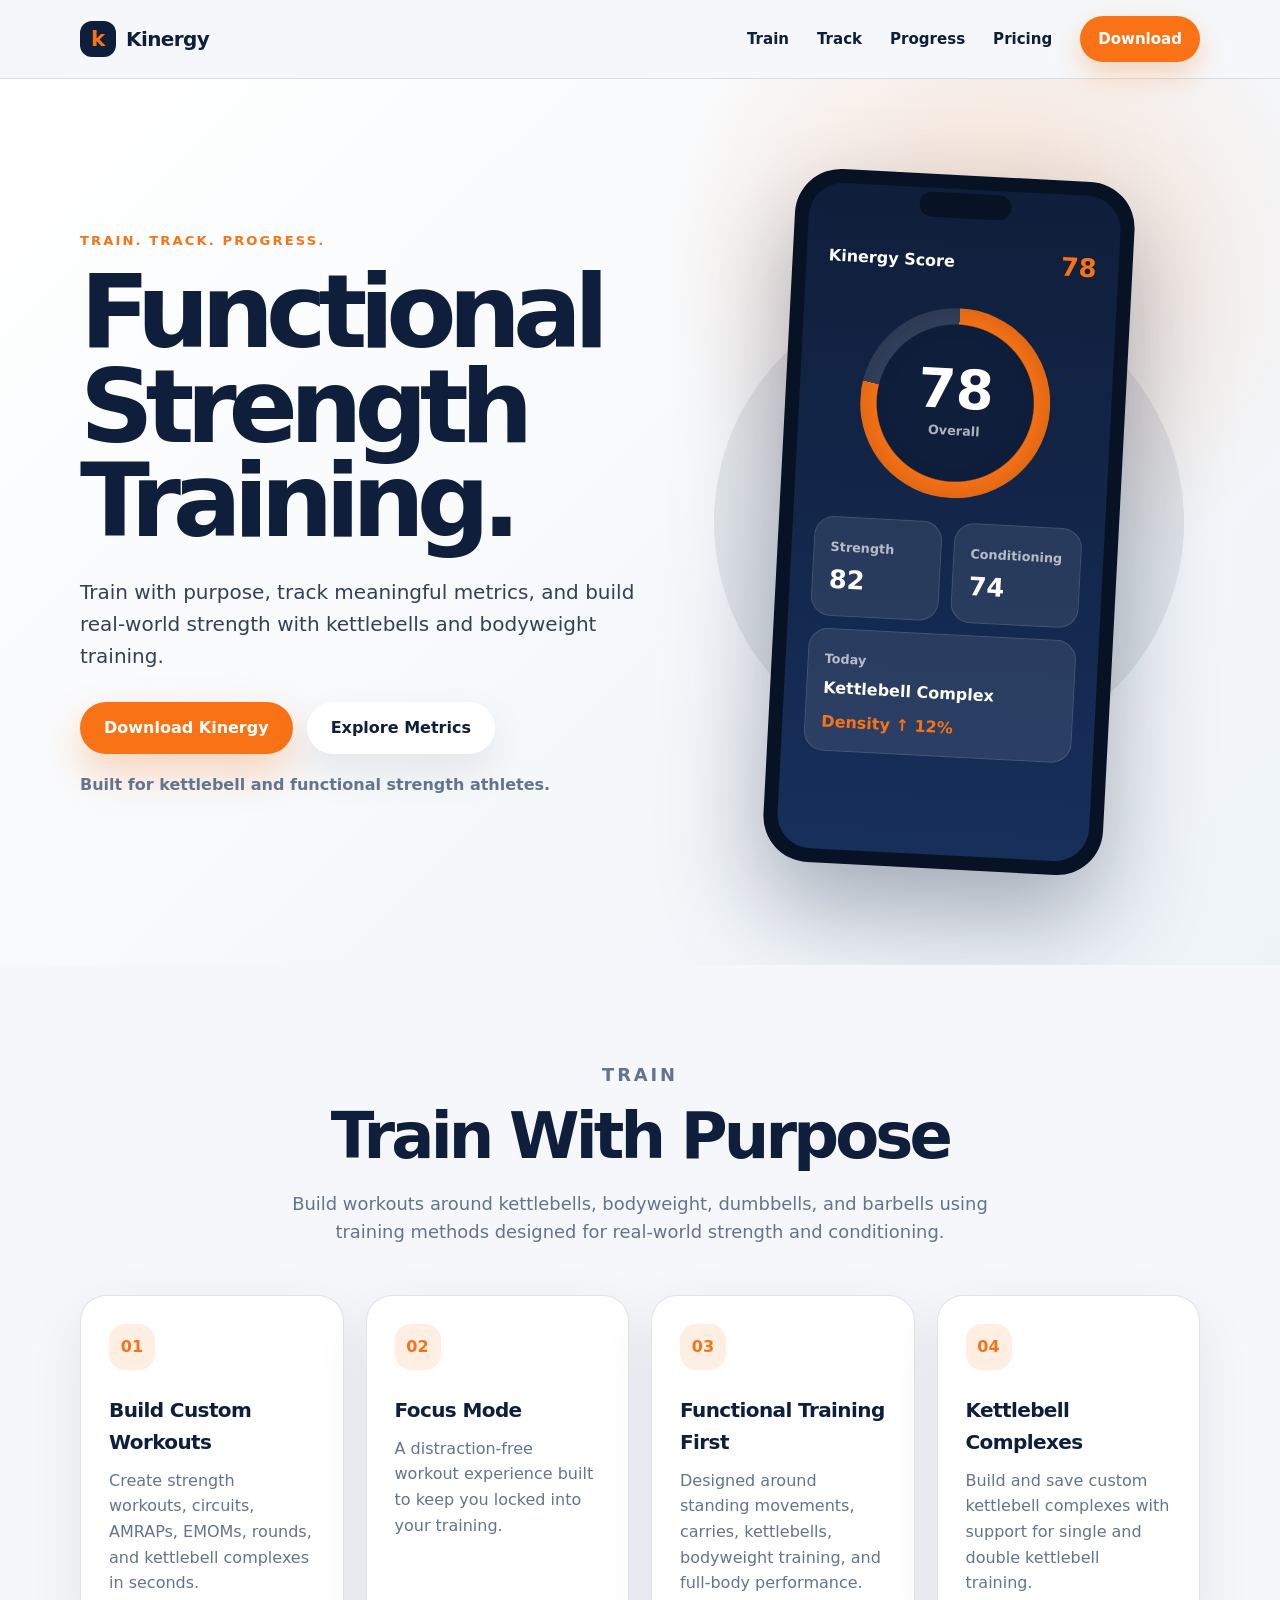
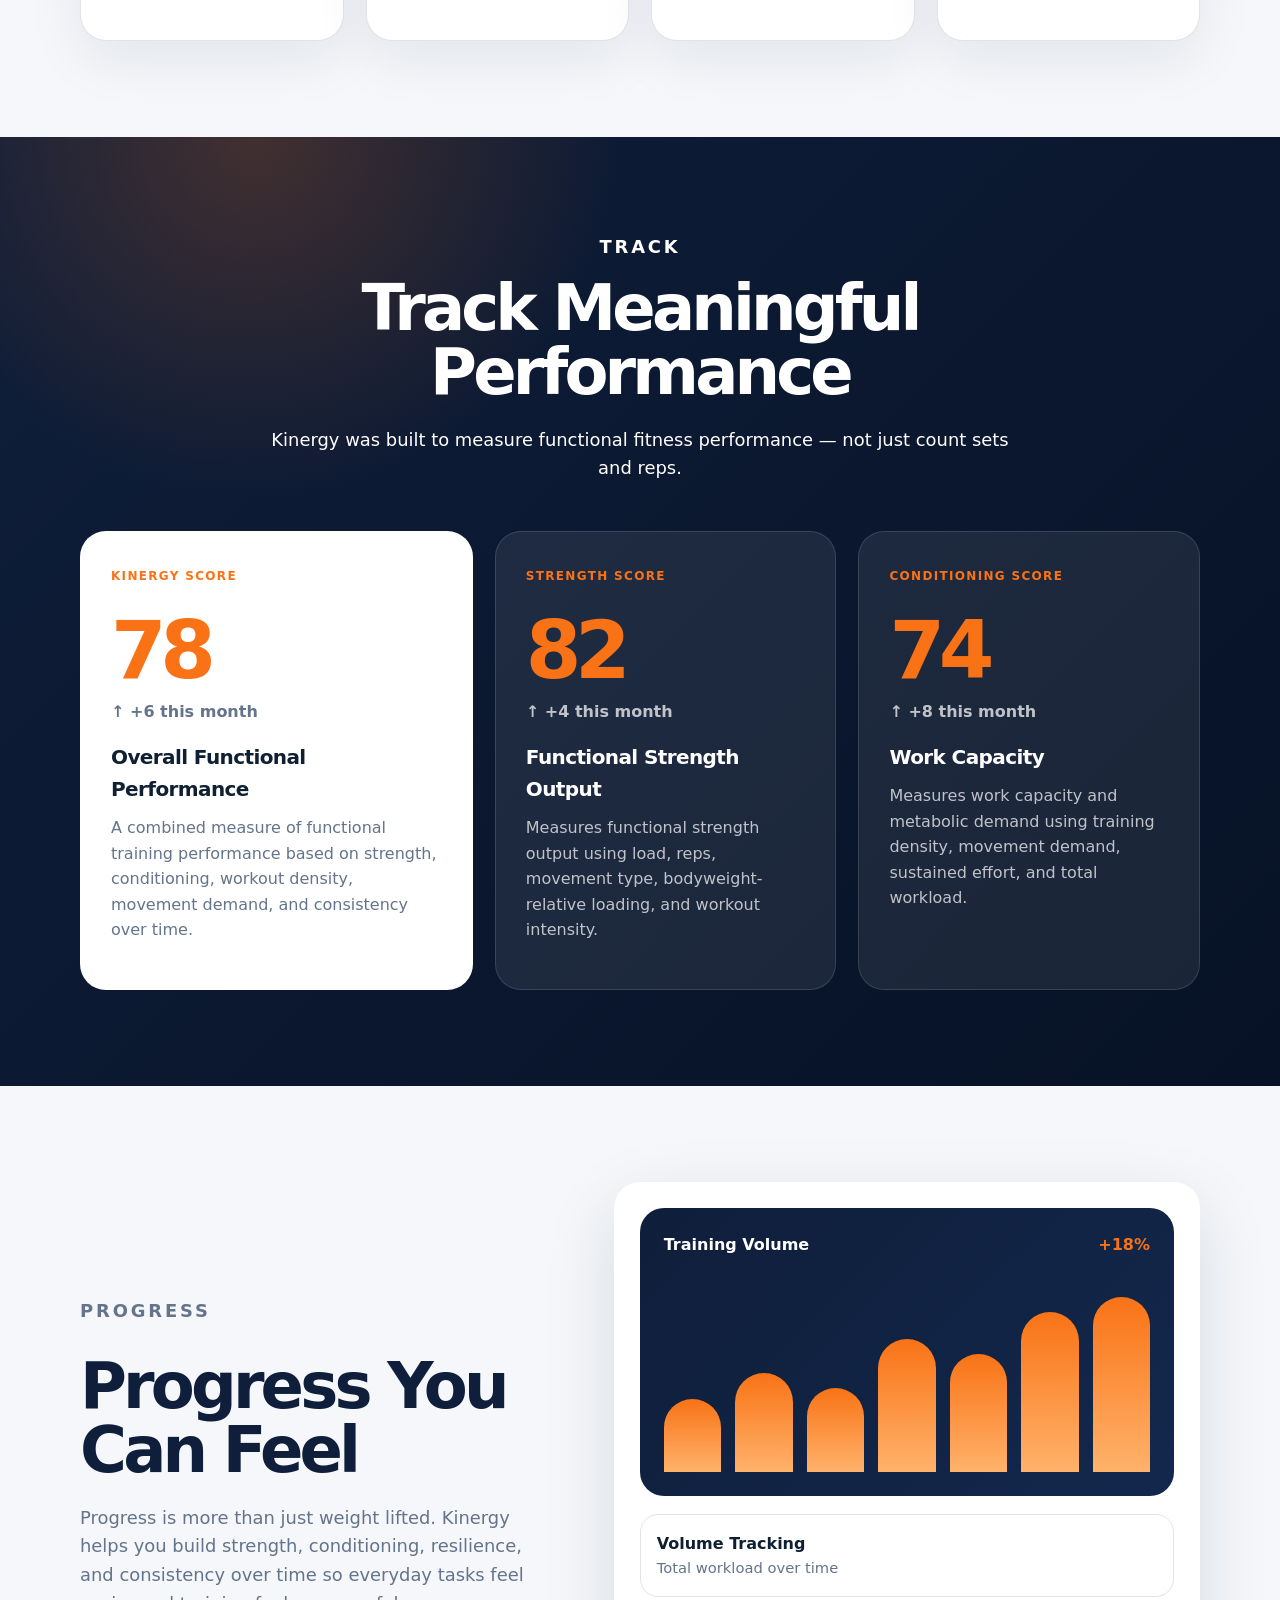
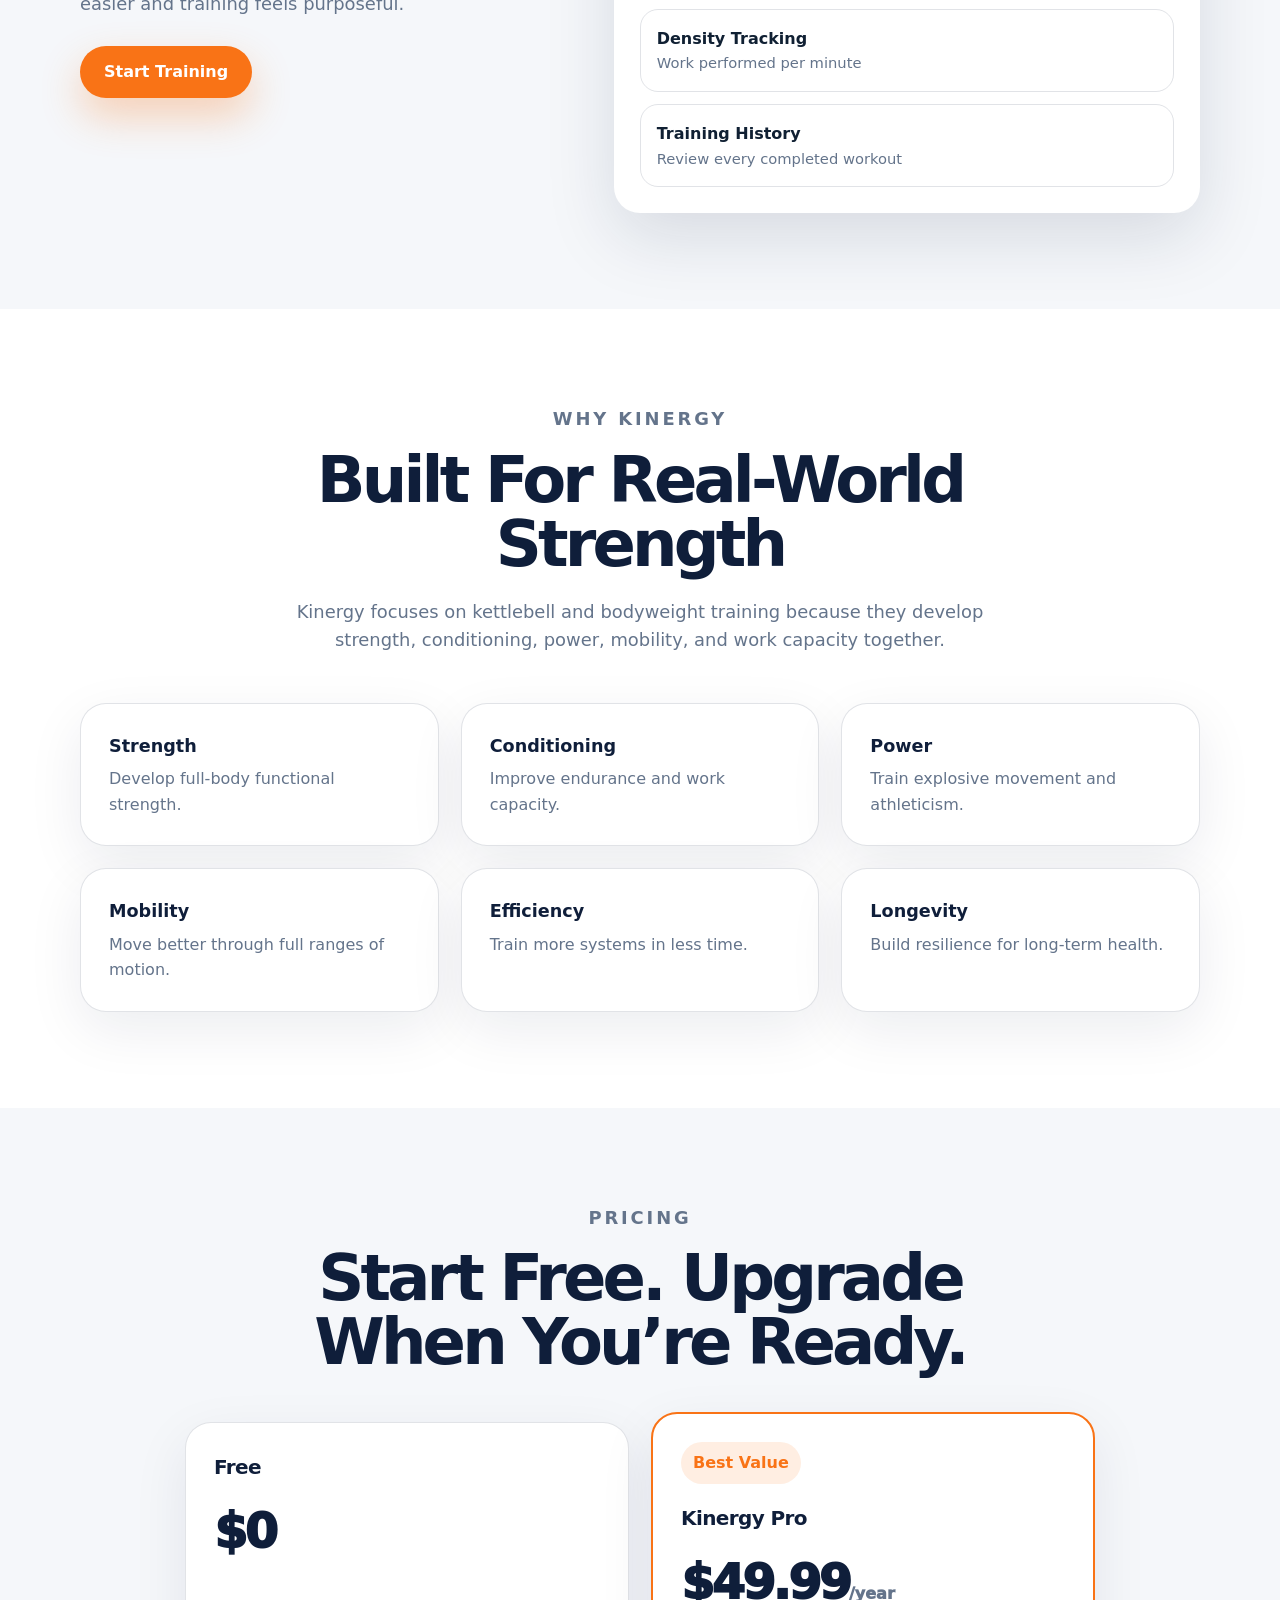
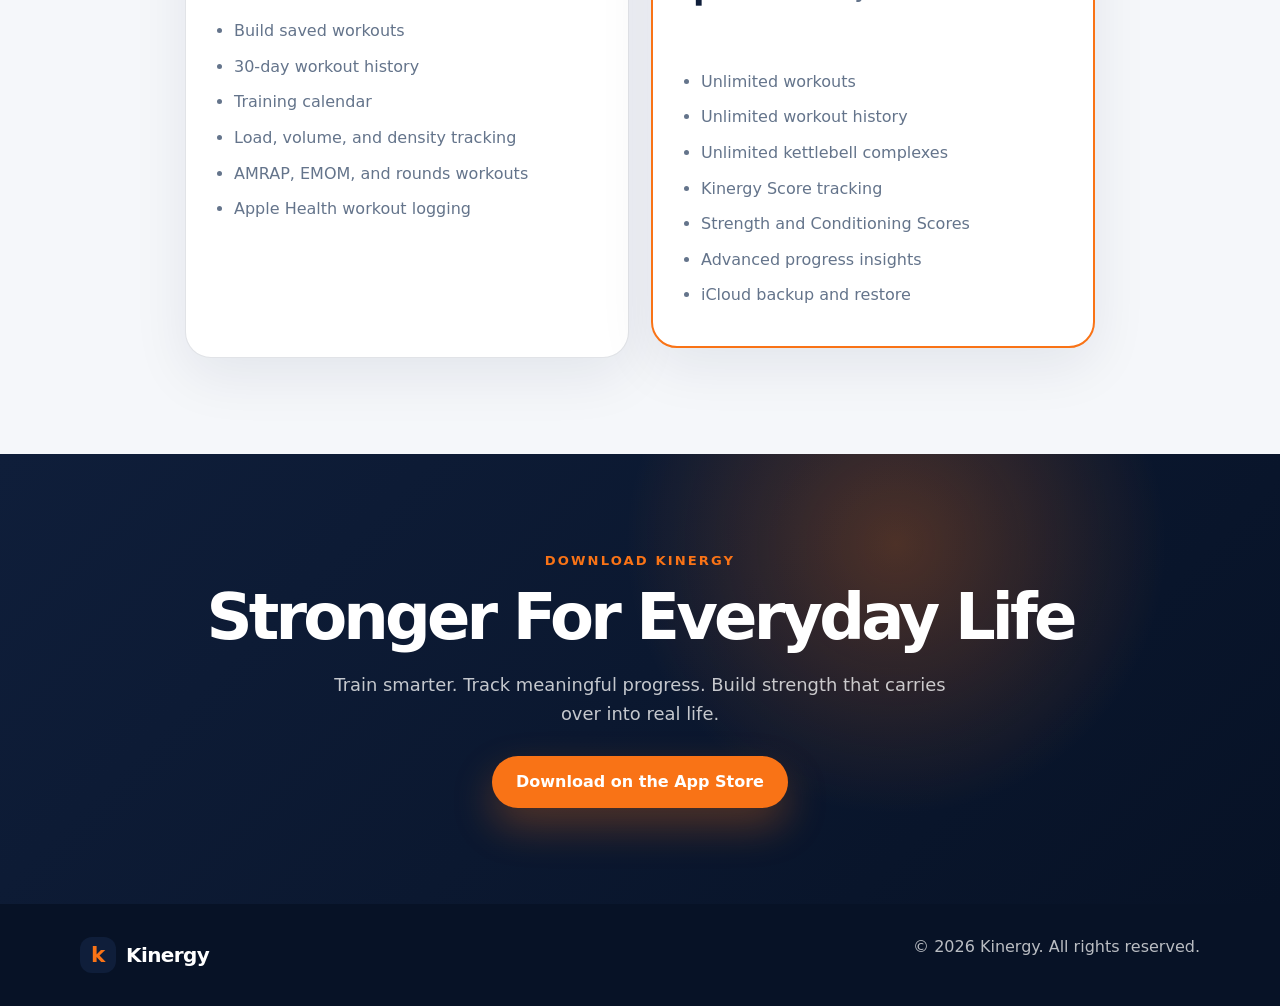
==== index.html @ 357a822c "Add files via upload" ====
<!DOCTYPE html>
<html lang="en">
<head>
  <meta charset="UTF-8" />
  <meta name="viewport" content="width=device-width, initial-scale=1.0" />
  <title>Kinergy | Functional Strength Training</title>
  <meta name="description" content="Kinergy helps you train with purpose, track meaningful metrics, and build real-world strength with kettlebells and bodyweight training." />
  <link rel="stylesheet" href="styles.css" />
</head>
<body>
  <header class="site-header">
    <nav class="nav container">
      <a href="#hero" class="logo">
        <span class="logo-mark">k</span>
        <span>Kinergy</span>
      </a>

      <button class="nav-toggle" aria-label="Toggle navigation">
        <span></span>
        <span></span>
        <span></span>
      </button>

      <div class="nav-links">
        <a href="#train">Train</a>
        <a href="#track">Track</a>
        <a href="#progress">Progress</a>
        <a href="#pricing">Pricing</a>
        <a href="#download" class="nav-cta">Download</a>
      </div>
    </nav>
  </header>

  <main>
    <section id="hero" class="hero section">
      <div class="container hero-grid">
        <div class="hero-copy">
          <p class="eyebrow">Train. Track. Progress.</p>
          <h1>Functional Strength Training.</h1>
          <p class="hero-subtitle">
            Train with purpose, track meaningful metrics, and build real-world strength with kettlebells and bodyweight training.
          </p>
          <div class="hero-actions">
            <a href="#download" class="button button-primary">Download Kinergy</a>
            <a href="#track" class="button button-secondary">Explore Metrics</a>
          </div>
          <p class="hero-note">Built for kettlebell and functional strength athletes.</p>
        </div>

        <div class="phone-stage" aria-label="Kinergy app preview">
          <div class="phone">
            <div class="phone-notch"></div>
            <div class="phone-screen">
              <div class="app-top">
                <span>Kinergy Score</span>
                <strong>78</strong>
              </div>
              <div class="score-ring">
                <div>
                  <strong>78</strong>
                  <span>Overall</span>
                </div>
              </div>
              <div class="mini-metrics">
                <div>
                  <span>Strength</span>
                  <strong>82</strong>
                </div>
                <div>
                  <span>Conditioning</span>
                  <strong>74</strong>
                </div>
              </div>
              <div class="workout-card">
                <span>Today</span>
                <strong>Kettlebell Complex</strong>
                <p>Density ↑ 12%</p>
              </div>
            </div>
          </div>
        </div>
      </div>
    </section>

    <section id="train" class="section train-section">
      <div class="container">
        <div class="section-heading">
          <p class="eyebrow">Train</p>
          <h2>Train With Purpose</h2>
          <p>
            Build workouts around kettlebells, bodyweight, dumbbells, and barbells using training methods designed for real-world strength and conditioning.
          </p>
        </div>

        <div class="feature-grid">
          <article class="feature-card">
            <div class="icon">01</div>
            <h3>Build Custom Workouts</h3>
            <p>Create strength workouts, circuits, AMRAPs, EMOMs, rounds, and kettlebell complexes in seconds.</p>
          </article>

          <article class="feature-card">
            <div class="icon">02</div>
            <h3>Focus Mode</h3>
            <p>A distraction-free workout experience built to keep you locked into your training.</p>
          </article>

          <article class="feature-card">
            <div class="icon">03</div>
            <h3>Functional Training First</h3>
            <p>Designed around standing movements, carries, kettlebells, bodyweight training, and full-body performance.</p>
          </article>

          <article class="feature-card">
            <div class="icon">04</div>
            <h3>Kettlebell Complexes</h3>
            <p>Build and save custom kettlebell complexes with support for single and double kettlebell training.</p>
          </article>
        </div>
      </div>
    </section>

    <section id="track" class="section track-section">
      <div class="container">
        <div class="section-heading light">
          <p class="eyebrow">Track</p>
          <h2>Track Meaningful Performance</h2>
          <p>
            Kinergy was built to measure functional fitness performance — not just count sets and reps.
          </p>
        </div>

        <div class="metric-grid">
          <article class="metric-card featured">
            <span class="metric-label">Kinergy Score</span>
            <strong class="metric-value">78</strong>
            <p class="metric-trend">↑ +6 this month</p>
            <h3>Overall Functional Performance</h3>
            <p>
              A combined measure of functional training performance based on strength, conditioning, workout density, movement demand, and consistency over time.
            </p>
          </article>

          <article class="metric-card">
            <span class="metric-label">Strength Score</span>
            <strong class="metric-value">82</strong>
            <p class="metric-trend">↑ +4 this month</p>
            <h3>Functional Strength Output</h3>
            <p>
              Measures functional strength output using load, reps, movement type, bodyweight-relative loading, and workout intensity.
            </p>
          </article>

          <article class="metric-card">
            <span class="metric-label">Conditioning Score</span>
            <strong class="metric-value">74</strong>
            <p class="metric-trend">↑ +8 this month</p>
            <h3>Work Capacity</h3>
            <p>
              Measures work capacity and metabolic demand using training density, movement demand, sustained effort, and total workload.
            </p>
          </article>
        </div>
      </div>
    </section>

    <section id="progress" class="section progress-section">
      <div class="container progress-grid">
        <div>
          <p class="eyebrow">Progress</p>
          <h2>Progress You Can Feel</h2>
          <p>
            Progress is more than just weight lifted. Kinergy helps you build strength, conditioning, resilience, and consistency over time so everyday tasks feel easier and training feels purposeful.
          </p>
          <a href="#download" class="button button-primary">Start Training</a>
        </div>

        <div class="progress-panel">
          <div class="chart-card">
            <div class="chart-header">
              <span>Training Volume</span>
              <strong>+18%</strong>
            </div>
            <div class="bar-chart">
              <span style="height: 38%"></span>
              <span style="height: 52%"></span>
              <span style="height: 44%"></span>
              <span style="height: 70%"></span>
              <span style="height: 62%"></span>
              <span style="height: 84%"></span>
              <span style="height: 92%"></span>
            </div>
          </div>

          <div class="progress-list">
            <div><strong>Volume Tracking</strong><span>Total workload over time</span></div>
            <div><strong>Density Tracking</strong><span>Work performed per minute</span></div>
            <div><strong>Training History</strong><span>Review every completed workout</span></div>
          </div>
        </div>
      </div>
    </section>

    <section class="section philosophy-section">
      <div class="container">
        <div class="section-heading">
          <p class="eyebrow">Why Kinergy</p>
          <h2>Built For Real-World Strength</h2>
          <p>
            Kinergy focuses on kettlebell and bodyweight training because they develop strength, conditioning, power, mobility, and work capacity together.
          </p>
        </div>

        <div class="benefit-grid">
          <div><strong>Strength</strong><span>Develop full-body functional strength.</span></div>
          <div><strong>Conditioning</strong><span>Improve endurance and work capacity.</span></div>
          <div><strong>Power</strong><span>Train explosive movement and athleticism.</span></div>
          <div><strong>Mobility</strong><span>Move better through full ranges of motion.</span></div>
          <div><strong>Efficiency</strong><span>Train more systems in less time.</span></div>
          <div><strong>Longevity</strong><span>Build resilience for long-term health.</span></div>
        </div>
      </div>
    </section>

    <section id="pricing" class="section pricing-section">
      <div class="container">
        <div class="section-heading">
          <p class="eyebrow">Pricing</p>
          <h2>Start Free. Upgrade When You’re Ready.</h2>
        </div>

        <div class="pricing-grid">
          <article class="pricing-card">
            <h3>Free</h3>
            <p class="price">$0</p>
            <ul>
              <li>Build saved workouts</li>
              <li>30-day workout history</li>
              <li>Training calendar</li>
              <li>Load, volume, and density tracking</li>
              <li>AMRAP, EMOM, and rounds workouts</li>
              <li>Apple Health workout logging</li>
            </ul>
          </article>

          <article class="pricing-card pro">
            <span class="badge">Best Value</span>
            <h3>Kinergy Pro</h3>
            <p class="price">$49.99<span>/year</span></p>
            <ul>
              <li>Unlimited workouts</li>
              <li>Unlimited workout history</li>
              <li>Unlimited kettlebell complexes</li>
              <li>Kinergy Score tracking</li>
              <li>Strength and Conditioning Scores</li>
              <li>Advanced progress insights</li>
              <li>iCloud backup and restore</li>
            </ul>
          </article>
        </div>
      </div>
    </section>

    <section id="download" class="section final-cta">
      <div class="container">
        <p class="eyebrow">Download Kinergy</p>
        <h2>Stronger For Everyday Life</h2>
        <p>Train smarter. Track meaningful progress. Build strength that carries over into real life.</p>
        <a href="#" class="button button-primary">Download on the App Store</a>
      </div>
    </section>
  </main>

  <footer class="footer">
    <div class="container footer-content">
      <a href="#hero" class="logo">
        <span class="logo-mark">k</span>
        <span>Kinergy</span>
      </a>
      <p>© <span id="year"></span> Kinergy. All rights reserved.</p>
    </div>
  </footer>

  <script src="script.js"></script>
</body>
</html>
---- styles.css ----
:root {
  --navy: #0f1e3a;
  --navy-2: #13284d;
  --orange: #f97316;
  --orange-dark: #ea580c;
  --bg: #f5f7fa;
  --surface: #ffffff;
  --text: #102033;
  --muted: #64748b;
  --border: rgba(15, 30, 58, 0.12);
  --shadow: 0 24px 70px rgba(15, 30, 58, 0.13);
  --radius: 26px;
}

* {
  box-sizing: border-box;
}

html {
  scroll-behavior: smooth;
}

body {
  margin: 0;
  font-family: Inter, ui-sans-serif, system-ui, -apple-system, BlinkMacSystemFont, "Segoe UI", sans-serif;
  background: var(--bg);
  color: var(--text);
  line-height: 1.6;
}

a {
  color: inherit;
  text-decoration: none;
}

.container {
  width: min(1120px, calc(100% - 40px));
  margin: 0 auto;
}

.section {
  padding: 96px 0;
}

.site-header {
  position: sticky;
  top: 0;
  z-index: 100;
  background: rgba(245, 247, 250, 0.86);
  backdrop-filter: blur(18px);
  border-bottom: 1px solid var(--border);
}

.nav {
  min-height: 78px;
  display: flex;
  align-items: center;
  justify-content: space-between;
}

.logo {
  display: inline-flex;
  align-items: center;
  gap: 10px;
  font-weight: 850;
  color: var(--navy);
  letter-spacing: -0.03em;
  font-size: 1.25rem;
}

.logo-mark {
  width: 36px;
  height: 36px;
  display: grid;
  place-items: center;
  border-radius: 12px;
  background: var(--navy);
  color: var(--orange);
  font-weight: 900;
  font-size: 1.35rem;
}

.nav-links {
  display: flex;
  align-items: center;
  gap: 28px;
  font-weight: 700;
  font-size: 0.94rem;
  color: var(--navy);
}

.nav-cta {
  background: var(--orange);
  color: #fff;
  padding: 11px 18px;
  border-radius: 999px;
  box-shadow: 0 12px 28px rgba(249, 115, 22, 0.28);
}

.nav-toggle {
  display: none;
  width: 42px;
  height: 42px;
  border: 0;
  background: var(--surface);
  border-radius: 12px;
  box-shadow: 0 10px 30px rgba(15, 30, 58, 0.08);
}

.nav-toggle span {
  display: block;
  width: 18px;
  height: 2px;
  margin: 4px auto;
  background: var(--navy);
  border-radius: 999px;
}

.hero {
  min-height: calc(100vh - 78px);
  display: flex;
  align-items: center;
  background:
    radial-gradient(circle at 78% 20%, rgba(249, 115, 22, 0.18), transparent 28%),
    linear-gradient(135deg, #ffffff 0%, #eef3f8 100%);
  overflow: hidden;
}

.hero-grid {
  display: grid;
  grid-template-columns: 1.05fr 0.95fr;
  gap: 64px;
  align-items: center;
}

.eyebrow {
  color: var(--orange);
  font-size: 0.82rem;
  font-weight: 900;
  text-transform: uppercase;
  letter-spacing: 0.16em;
  margin: 0 0 14px;
}

h1, h2, h3, p {
  margin-top: 0;
}

h1 {
  font-size: clamp(3.4rem, 8vw, 6.7rem);
  line-height: 0.92;
  letter-spacing: -0.08em;
  color: var(--navy);
  margin-bottom: 28px;
}

h2 {
  font-size: clamp(2.4rem, 5vw, 4.4rem);
  line-height: 1;
  letter-spacing: -0.06em;
  color: var(--navy);
  margin-bottom: 22px;
}

h3 {
  color: var(--navy);
  font-size: 1.25rem;
  letter-spacing: -0.03em;
  margin-bottom: 10px;
}

.hero-subtitle {
  max-width: 610px;
  font-size: 1.25rem;
  color: #334155;
  margin-bottom: 30px;
}

.hero-actions {
  display: flex;
  gap: 14px;
  flex-wrap: wrap;
  margin-bottom: 18px;
}

.button {
  display: inline-flex;
  align-items: center;
  justify-content: center;
  min-height: 52px;
  padding: 0 24px;
  border-radius: 999px;
  font-weight: 850;
  transition: transform 0.2s ease, box-shadow 0.2s ease, background 0.2s ease;
}

.button:hover {
  transform: translateY(-2px);
}

.button-primary {
  background: var(--orange);
  color: #fff;
  box-shadow: 0 18px 40px rgba(249, 115, 22, 0.3);
}

.button-primary:hover {
  background: var(--orange-dark);
}

.button-secondary {
  background: #fff;
  color: var(--navy);
  box-shadow: 0 18px 40px rgba(15, 30, 58, 0.09);
}

.hero-note {
  color: var(--muted);
  font-weight: 700;
}

.phone-stage {
  position: relative;
  display: grid;
  place-items: center;
}

.phone-stage::before {
  content: "";
  position: absolute;
  width: 470px;
  height: 470px;
  border-radius: 50%;
  background: rgba(15, 30, 58, 0.08);
}

.phone {
  position: relative;
  width: min(340px, 86vw);
  aspect-ratio: 0.49;
  background: #081225;
  border-radius: 46px;
  padding: 14px;
  box-shadow: 0 44px 100px rgba(15, 30, 58, 0.35);
  transform: rotate(3deg);
}

.phone-notch {
  position: absolute;
  top: 18px;
  left: 50%;
  transform: translateX(-50%);
  width: 92px;
  height: 25px;
  border-radius: 999px;
  background: #081225;
  z-index: 2;
}

.phone-screen {
  height: 100%;
  border-radius: 34px;
  background: linear-gradient(180deg, var(--navy) 0%, #172f5b 100%);
  padding: 52px 22px 22px;
  color: #fff;
}

.app-top {
  display: flex;
  justify-content: space-between;
  align-items: center;
  margin-bottom: 26px;
  font-weight: 800;
}

.app-top strong {
  color: var(--orange);
  font-size: 1.6rem;
}

.score-ring {
  width: 190px;
  height: 190px;
  margin: 0 auto 24px;
  border-radius: 50%;
  display: grid;
  place-items: center;
  background:
    radial-gradient(circle at center, var(--navy) 58%, transparent 59%),
    conic-gradient(var(--orange) 78%, rgba(255,255,255,0.14) 0);
  box-shadow: inset 0 0 30px rgba(0,0,0,0.18);
}

.score-ring div {
  text-align: center;
}

.score-ring strong {
  display: block;
  font-size: 3.4rem;
  line-height: 1;
}

.score-ring span,
.mini-metrics span,
.workout-card span {
  color: rgba(255,255,255,0.66);
  font-size: 0.8rem;
  font-weight: 800;
}

.mini-metrics {
  display: grid;
  grid-template-columns: 1fr 1fr;
  gap: 12px;
  margin-bottom: 12px;
}

.mini-metrics div,
.workout-card {
  background: rgba(255,255,255,0.09);
  border: 1px solid rgba(255,255,255,0.12);
  border-radius: 20px;
  padding: 16px;
}

.mini-metrics strong {
  display: block;
  font-size: 1.6rem;
  color: #fff;
}

.workout-card strong {
  display: block;
  margin-top: 4px;
}

.workout-card p {
  margin: 8px 0 0;
  color: var(--orange);
  font-weight: 900;
}

.section-heading {
  max-width: 760px;
  margin: 0 auto 48px;
  text-align: center;
}

.section-heading p {
  font-size: 1.12rem;
  color: var(--muted);
}

.section-heading.light h2,
.section-heading.light p {
  color: #fff;
}

.feature-grid,
.metric-grid,
.pricing-grid,
.benefit-grid {
  display: grid;
  gap: 22px;
}

.feature-grid {
  grid-template-columns: repeat(4, 1fr);
}

.feature-card,
.pricing-card,
.benefit-grid div {
  background: var(--surface);
  border: 1px solid var(--border);
  border-radius: var(--radius);
  padding: 28px;
  box-shadow: 0 18px 55px rgba(15, 30, 58, 0.08);
}

.feature-card p,
.pricing-card li,
.benefit-grid span {
  color: var(--muted);
}

.icon {
  width: 46px;
  height: 46px;
  display: grid;
  place-items: center;
  border-radius: 16px;
  background: rgba(249, 115, 22, 0.12);
  color: var(--orange);
  font-weight: 900;
  margin-bottom: 24px;
}

.track-section {
  background:
    radial-gradient(circle at 20% 0%, rgba(249, 115, 22, 0.22), transparent 26%),
    linear-gradient(135deg, var(--navy) 0%, #071226 100%);
}

.metric-grid {
  grid-template-columns: 1.15fr 1fr 1fr;
}

.metric-card {
  background: rgba(255,255,255,0.08);
  border: 1px solid rgba(255,255,255,0.13);
  border-radius: var(--radius);
  padding: 30px;
  color: #fff;
  min-height: 390px;
}

.metric-card.featured {
  background: #fff;
  color: var(--text);
}

.metric-card h3 {
  color: inherit;
}

.metric-card p {
  color: rgba(255,255,255,0.72);
}

.metric-card.featured p {
  color: var(--muted);
}

.metric-label {
  color: var(--orange);
  font-weight: 900;
  text-transform: uppercase;
  letter-spacing: 0.11em;
  font-size: 0.75rem;
}

.metric-value {
  display: block;
  font-size: 5rem;
  line-height: 1;
  letter-spacing: -0.08em;
  color: var(--orange);
  margin: 24px 0 8px;
}

.metric-trend {
  font-weight: 900;
}

.progress-grid {
  display: grid;
  grid-template-columns: 0.9fr 1.1fr;
  gap: 54px;
  align-items: center;
}

.progress-grid > div:first-child p {
  color: var(--muted);
  font-size: 1.12rem;
  margin-bottom: 28px;
}

.progress-panel {
  background: var(--surface);
  border-radius: var(--radius);
  padding: 26px;
  box-shadow: var(--shadow);
}

.chart-card {
  background: linear-gradient(135deg, var(--navy) 0%, var(--navy-2) 100%);
  color: #fff;
  border-radius: 24px;
  padding: 24px;
  margin-bottom: 18px;
}

.chart-header {
  display: flex;
  justify-content: space-between;
  font-weight: 900;
  margin-bottom: 24px;
}

.chart-header strong {
  color: var(--orange);
}

.bar-chart {
  height: 190px;
  display: flex;
  align-items: end;
  gap: 14px;
}

.bar-chart span {
  flex: 1;
  border-radius: 999px 999px 8px 8px;
  background: linear-gradient(180deg, var(--orange), #ffb26b);
}

.progress-list {
  display: grid;
  gap: 12px;
}

.progress-list div {
  border: 1px solid var(--border);
  border-radius: 18px;
  padding: 16px;
}

.progress-list strong,
.progress-list span {
  display: block;
}

.progress-list span {
  color: var(--muted);
  font-size: 0.92rem;
}

.philosophy-section {
  background: #fff;
}

.benefit-grid {
  grid-template-columns: repeat(3, 1fr);
}

.benefit-grid strong,
.benefit-grid span {
  display: block;
}

.benefit-grid strong {
  color: var(--navy);
  font-size: 1.1rem;
  margin-bottom: 6px;
}

.pricing-grid {
  grid-template-columns: repeat(2, 1fr);
  max-width: 910px;
  margin: 0 auto;
}

.pricing-card {
  position: relative;
}

.pricing-card.pro {
  border: 2px solid var(--orange);
  transform: translateY(-10px);
}

.badge {
  display: inline-flex;
  background: rgba(249, 115, 22, 0.12);
  color: var(--orange);
  padding: 8px 12px;
  border-radius: 999px;
  font-weight: 900;
  margin-bottom: 18px;
}

.price {
  font-size: 3rem;
  font-weight: 950;
  letter-spacing: -0.06em;
  color: var(--navy);
}

.price span {
  font-size: 1rem;
  color: var(--muted);
  letter-spacing: 0;
}

.pricing-card ul {
  padding-left: 20px;
  margin-bottom: 0;
}

.pricing-card li {
  margin: 10px 0;
}

.final-cta {
  background:
    radial-gradient(circle at 70% 20%, rgba(249, 115, 22, 0.28), transparent 28%),
    linear-gradient(135deg, var(--navy) 0%, #071226 100%);
  color: #fff;
  text-align: center;
}

.final-cta h2 {
  color: #fff;
}

.final-cta p:not(.eyebrow) {
  max-width: 620px;
  margin: 0 auto 28px;
  color: rgba(255,255,255,0.76);
  font-size: 1.12rem;
}

.footer {
  background: #071226;
  color: rgba(255,255,255,0.72);
  padding: 30px 0;
}

.footer .logo {
  color: #fff;
}

.footer-content {
  display: flex;
  align-items: center;
  justify-content: space-between;
  gap: 24px;
}

@media (max-width: 920px) {
  .section {
    padding: 76px 0;
  }

  .hero-grid,
  .progress-grid {
    grid-template-columns: 1fr;
  }

  .hero {
    min-height: auto;
    padding-top: 44px;
  }

  .hero-copy {
    text-align: center;
  }

  .hero-subtitle {
    margin-left: auto;
    margin-right: auto;
  }

  .hero-actions {
    justify-content: center;
  }

  .feature-grid,
  .metric-grid,
  .benefit-grid {
    grid-template-columns: 1fr 1fr;
  }

  .metric-card.featured {
    grid-column: 1 / -1;
  }

  .nav-toggle {
    display: block;
  }

  .nav-links {
    position: absolute;
    top: 78px;
    left: 20px;
    right: 20px;
    display: none;
    flex-direction: column;
    gap: 16px;
    background: #fff;
    padding: 22px;
    border-radius: 22px;
    box-shadow: var(--shadow);
  }

  .nav-links.is-open {
    display: flex;
  }
}

@media (max-width: 680px) {
  .container {
    width: min(100% - 28px, 1120px);
  }

  h1 {
    font-size: 4rem;
  }

  h2 {
    font-size: 2.55rem;
  }

  .feature-grid,
  .metric-grid,
  .benefit-grid,
  .pricing-grid {
    grid-template-columns: 1fr;
  }

  .pricing-card.pro {
    transform: none;
  }

  .phone {
    width: min(300px, 86vw);
  }

  .footer-content {
    flex-direction: column;
    text-align: center;
  }
}
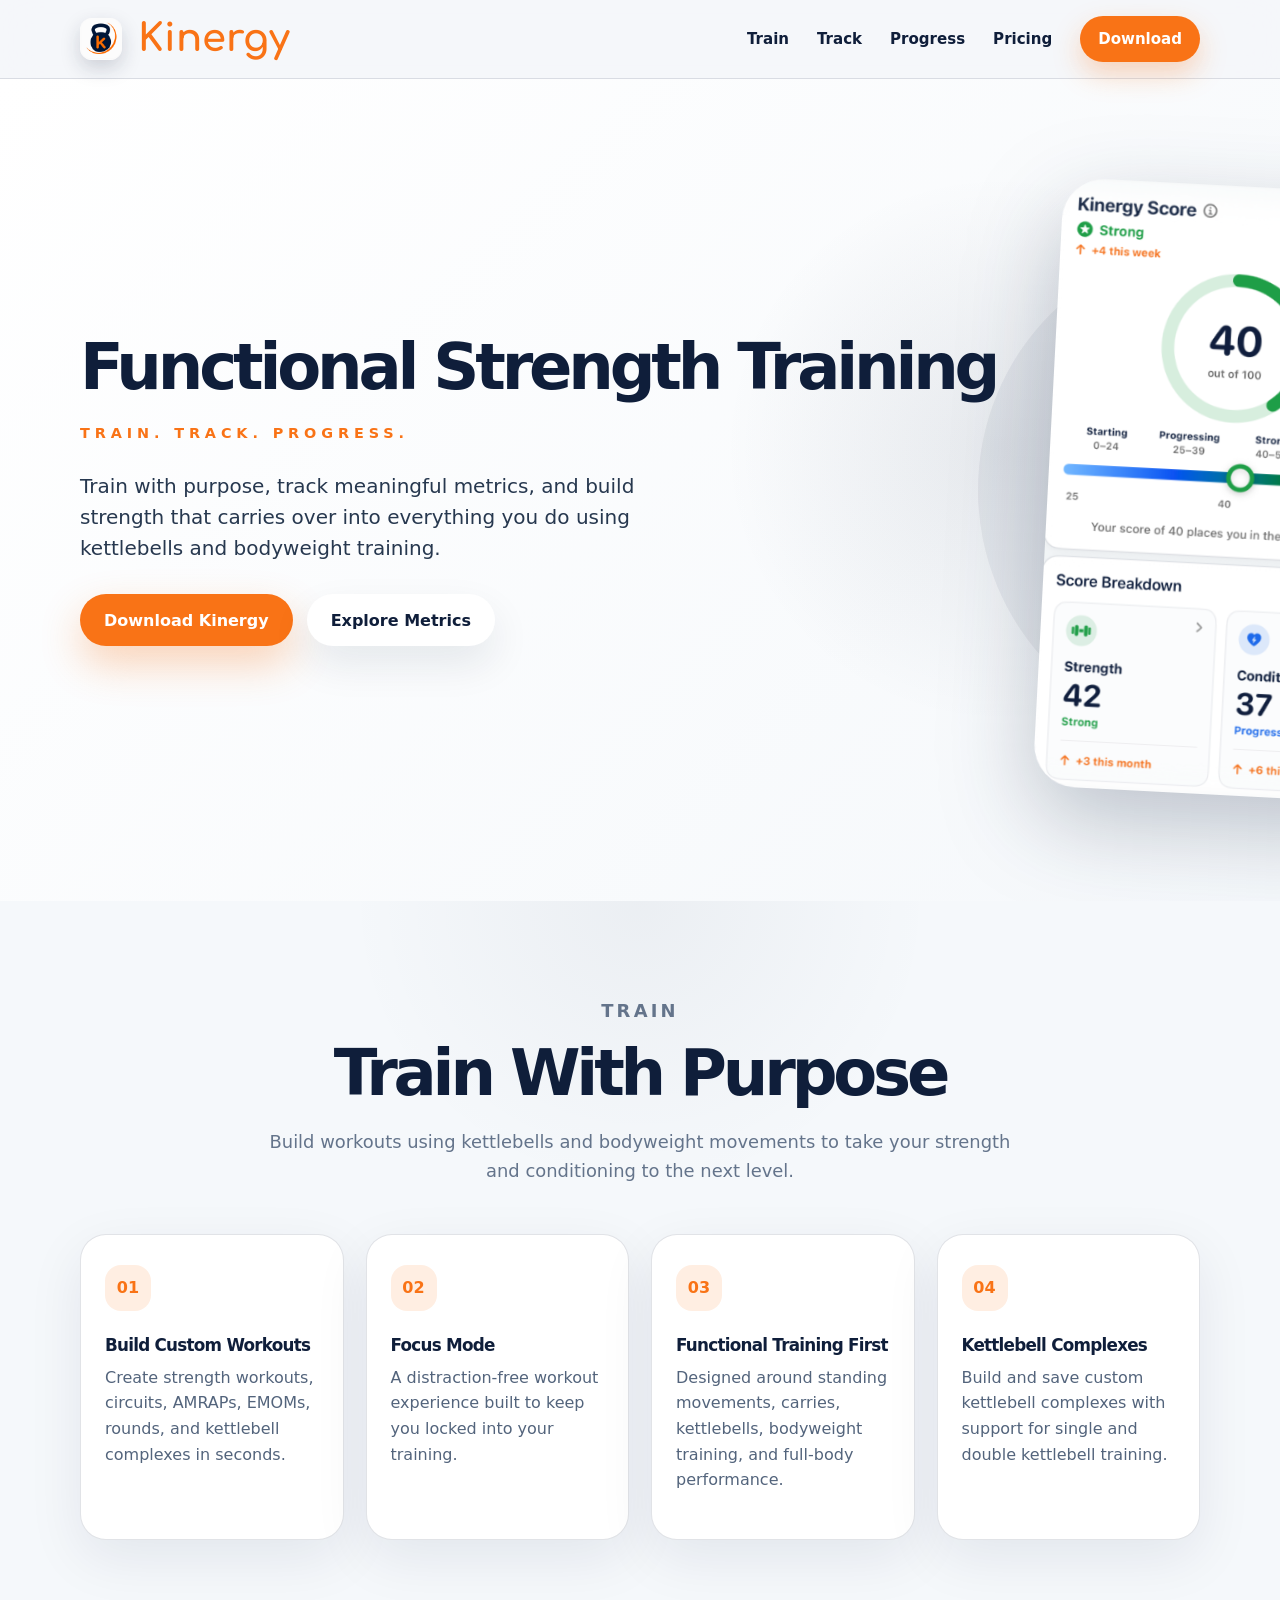
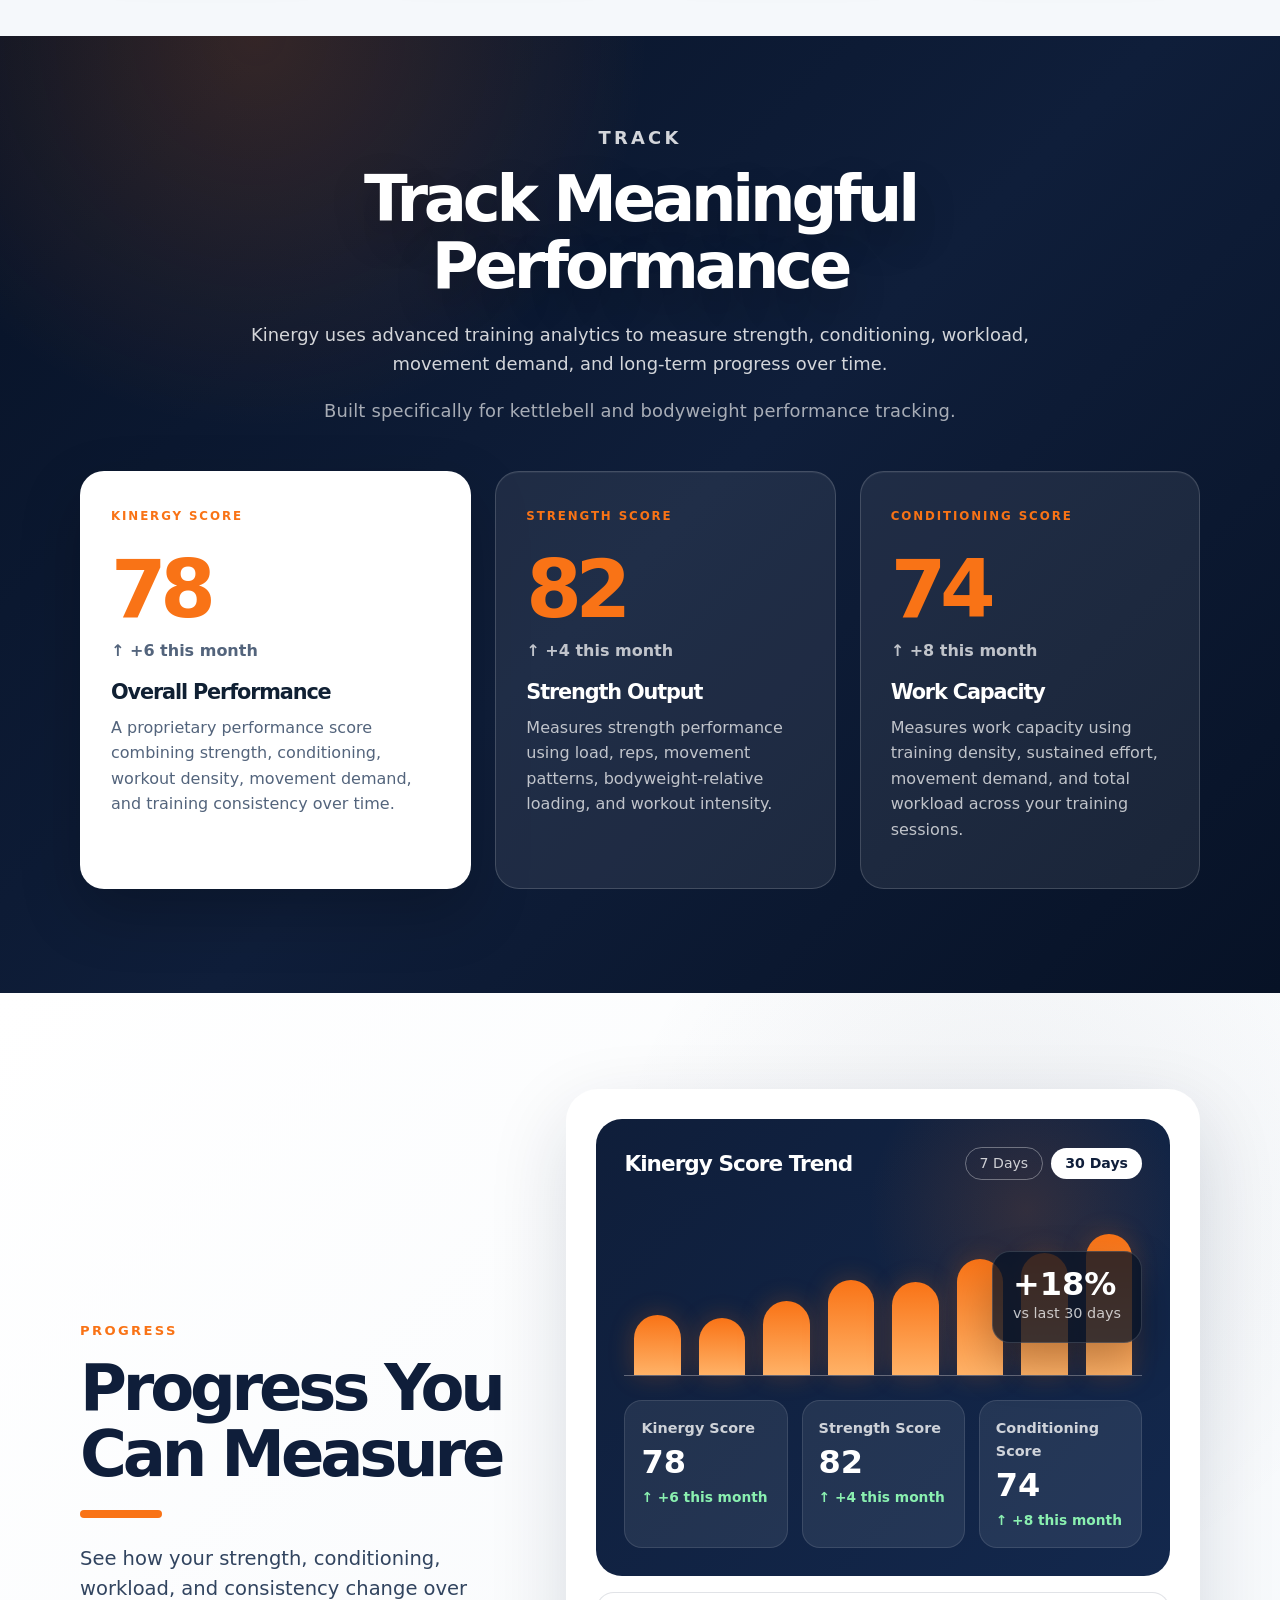
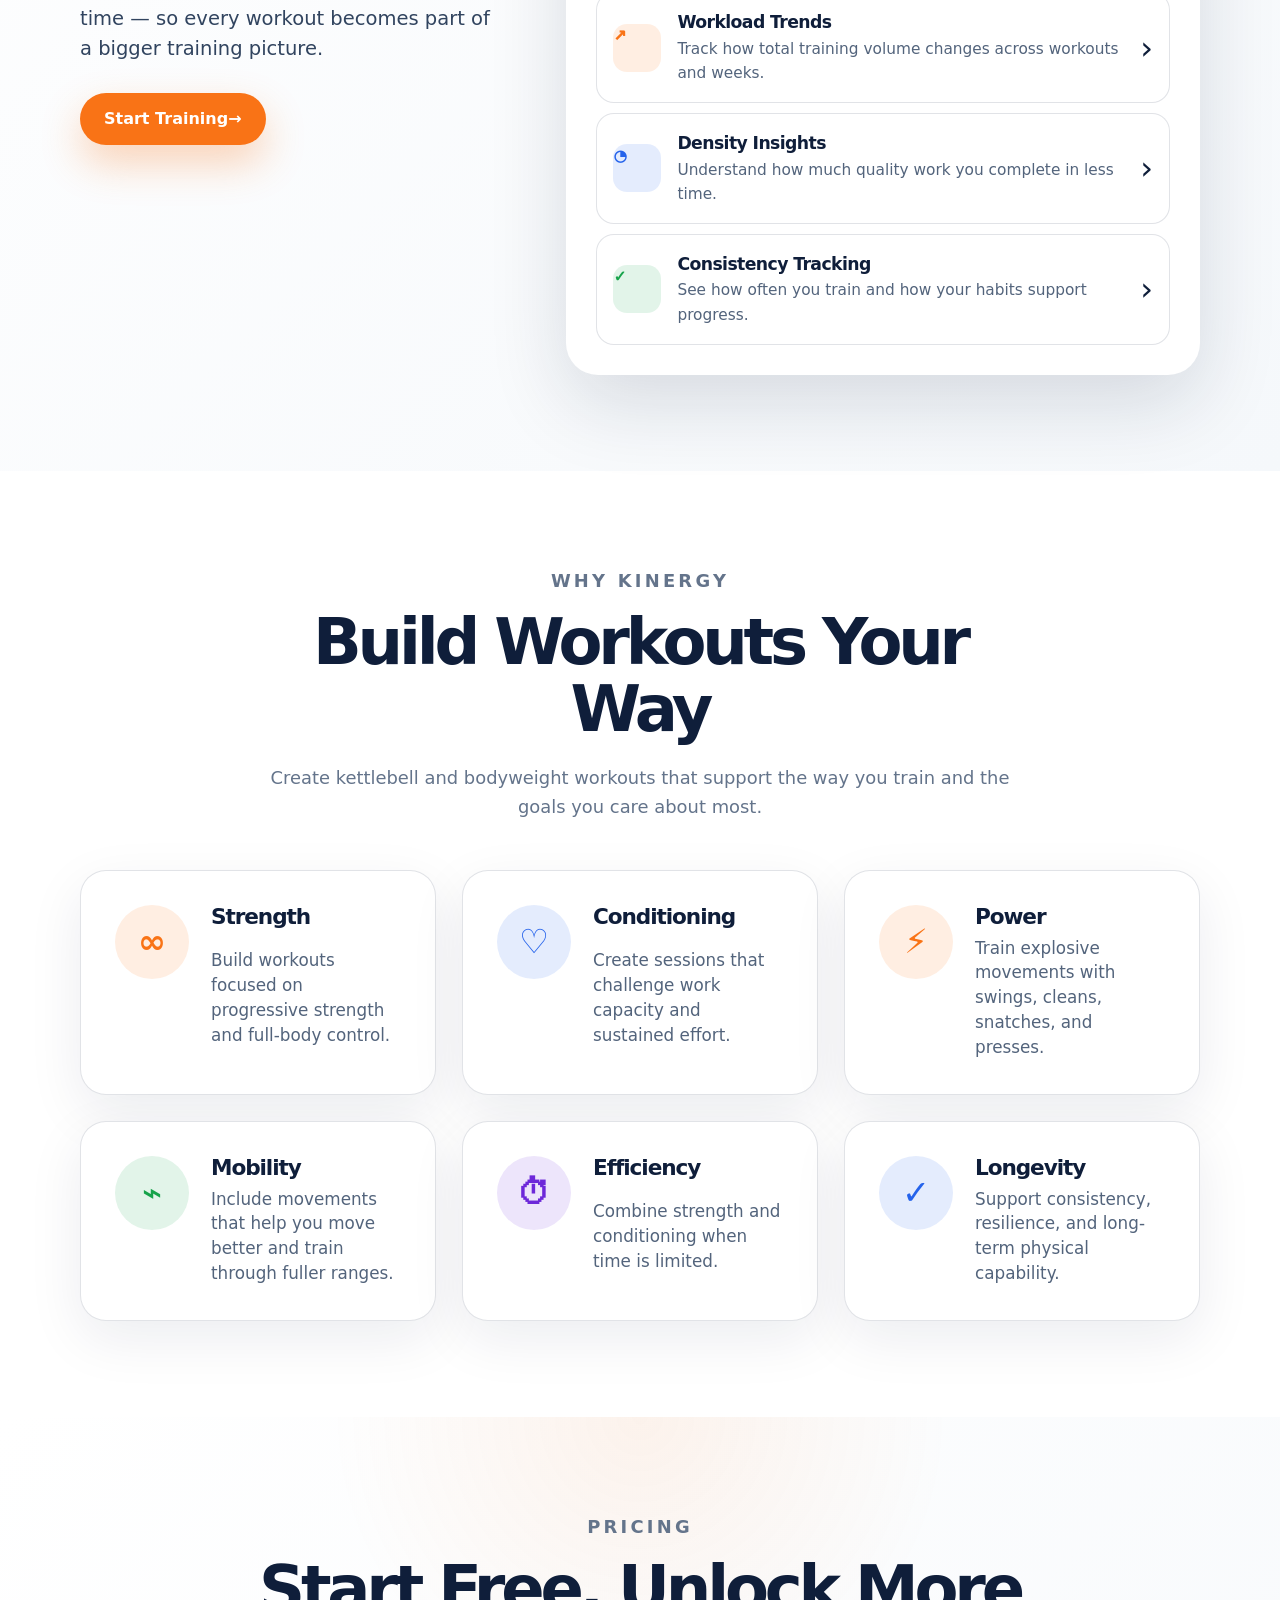
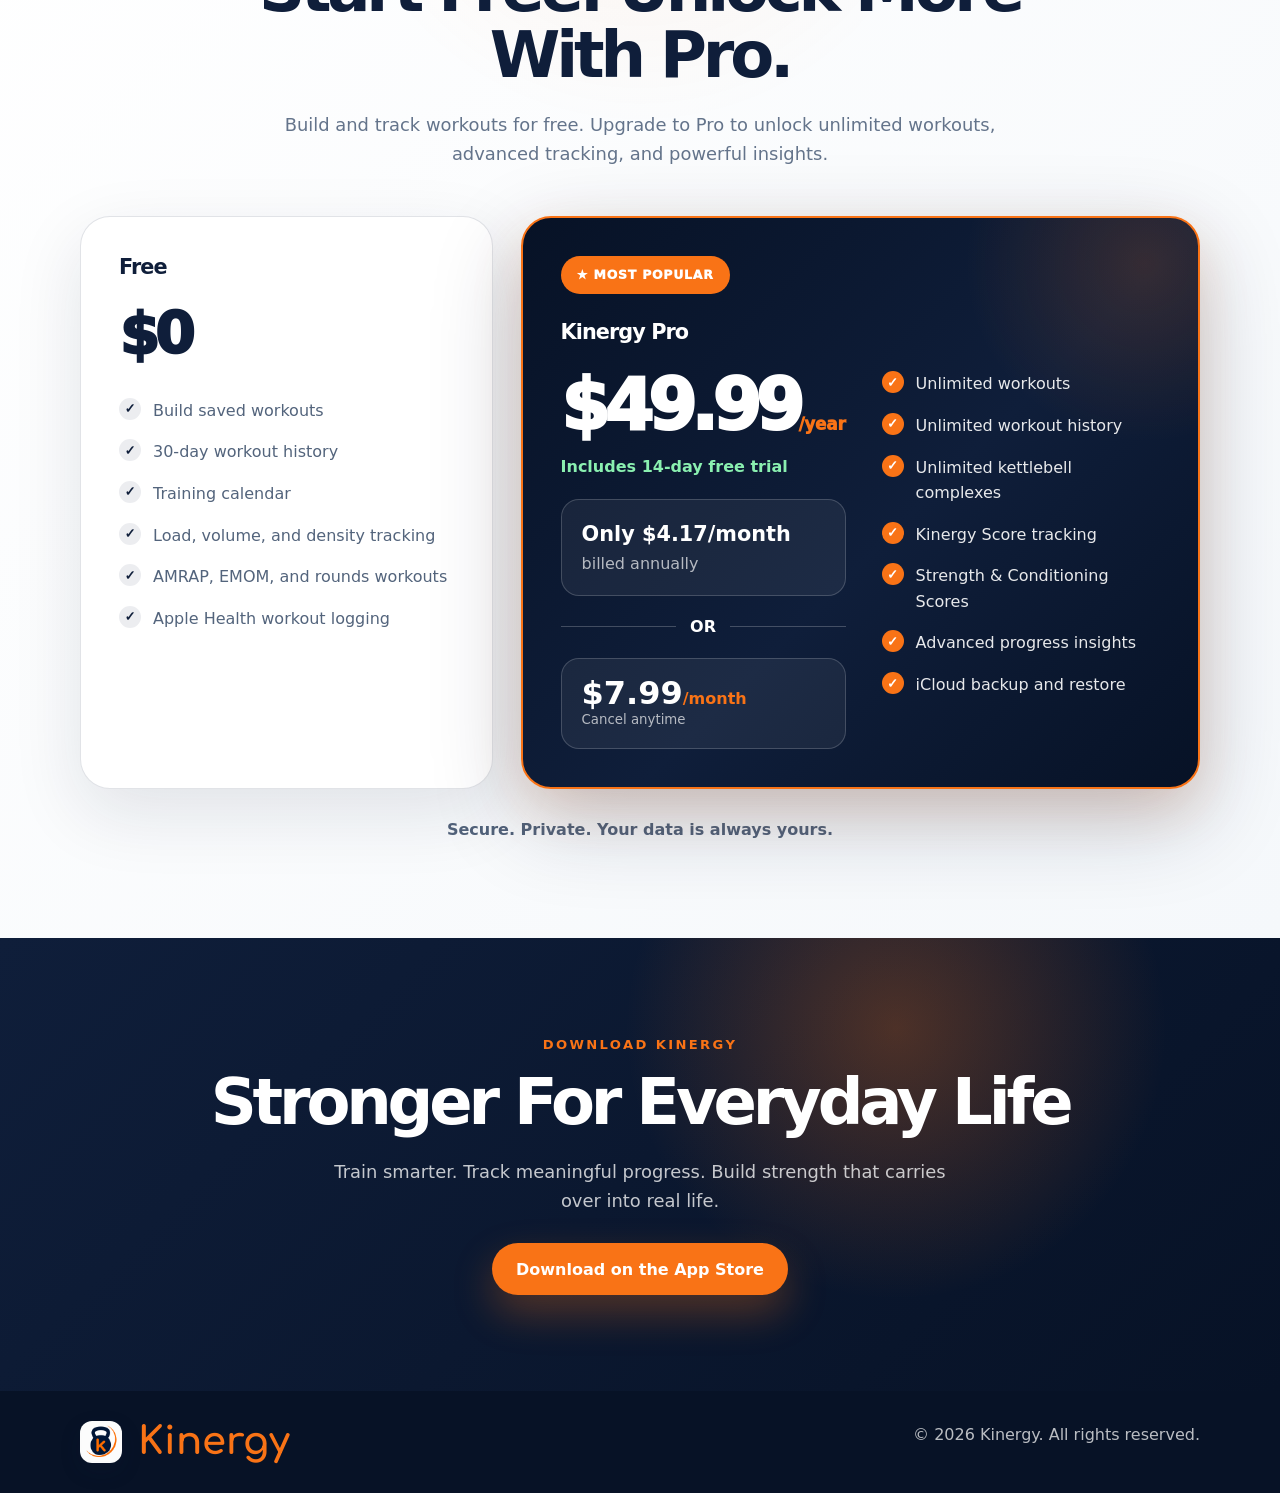
==== commit e6d7b069: "Add files via upload" ====
--- a/index.html
+++ b/index.html
@@ -4,23 +4,21 @@
   <meta charset="UTF-8" />
   <meta name="viewport" content="width=device-width, initial-scale=1.0" />
   <title>Kinergy | Functional Strength Training</title>
-  <meta name="description" content="Kinergy helps you train with purpose, track meaningful metrics, and build real-world strength with kettlebells and bodyweight training." />
+  <meta name="description" content="Kinergy helps you train with purpose, track meaningful metrics, and build strength that carries over into everything you do using kettlebells and bodyweight training." />
+
+  <link rel="preconnect" href="https://fonts.googleapis.com">
+  <link rel="preconnect" href="https://fonts.gstatic.com" crossorigin>
+  <link href="https://fonts.googleapis.com/css2?family=Comfortaa:wght@700&display=swap" rel="stylesheet">
   <link rel="stylesheet" href="styles.css" />
 </head>
 <body>
   <header class="site-header">
     <nav class="nav container">
-      <a href="#hero" class="logo">
-        <span class="logo-mark">k</span>
-        <span>Kinergy</span>
+      <a href="#hero" class="logo" aria-label="Kinergy home">
+        <img src="Kinergy_logo.png" alt="Kinergy app icon" class="app-icon">
+        <span class="logo-text">Kinergy</span>
       </a>
-
-      <button class="nav-toggle" aria-label="Toggle navigation">
-        <span></span>
-        <span></span>
-        <span></span>
-      </button>
-
+      <button class="nav-toggle" aria-label="Toggle navigation"><span></span><span></span><span></span></button>
       <div class="nav-links">
         <a href="#train">Train</a>
         <a href="#track">Track</a>
@@ -35,48 +33,17 @@
     <section id="hero" class="hero section">
       <div class="container hero-grid">
         <div class="hero-copy">
-          <p class="eyebrow">Train. Track. Progress.</p>
-          <h1>Functional Strength Training.</h1>
-          <p class="hero-subtitle">
-            Train with purpose, track meaningful metrics, and build real-world strength with kettlebells and bodyweight training.
-          </p>
+          <h1>Functional Strength Training</h1>
+          <p class="hero-tagline">Train. Track. Progress.</p>
+          <p class="hero-subtitle">Train with purpose, track meaningful metrics, and build strength that carries over into everything you do using kettlebells and bodyweight training.</p>
           <div class="hero-actions">
             <a href="#download" class="button button-primary">Download Kinergy</a>
             <a href="#track" class="button button-secondary">Explore Metrics</a>
           </div>
-          <p class="hero-note">Built for kettlebell and functional strength athletes.</p>
         </div>
-
         <div class="phone-stage" aria-label="Kinergy app preview">
-          <div class="phone">
-            <div class="phone-notch"></div>
-            <div class="phone-screen">
-              <div class="app-top">
-                <span>Kinergy Score</span>
-                <strong>78</strong>
-              </div>
-              <div class="score-ring">
-                <div>
-                  <strong>78</strong>
-                  <span>Overall</span>
-                </div>
-              </div>
-              <div class="mini-metrics">
-                <div>
-                  <span>Strength</span>
-                  <strong>82</strong>
-                </div>
-                <div>
-                  <span>Conditioning</span>
-                  <strong>74</strong>
-                </div>
-              </div>
-              <div class="workout-card">
-                <span>Today</span>
-                <strong>Kettlebell Complex</strong>
-                <p>Density ↑ 12%</p>
-              </div>
-            </div>
+          <div class="phone-mockup">
+            <img src="Kinergy_score2.png" alt="Kinergy Score screen" class="phone-screen-image">
           </div>
         </div>
       </div>
@@ -87,35 +54,13 @@
         <div class="section-heading">
           <p class="eyebrow">Train</p>
           <h2>Train With Purpose</h2>
-          <p>
-            Build workouts around kettlebells, bodyweight, dumbbells, and barbells using training methods designed for real-world strength and conditioning.
-          </p>
+          <p>Build workouts using kettlebells and bodyweight movements to take your strength and conditioning to the next level.</p>
         </div>
-
         <div class="feature-grid">
-          <article class="feature-card">
-            <div class="icon">01</div>
-            <h3>Build Custom Workouts</h3>
-            <p>Create strength workouts, circuits, AMRAPs, EMOMs, rounds, and kettlebell complexes in seconds.</p>
-          </article>
-
-          <article class="feature-card">
-            <div class="icon">02</div>
-            <h3>Focus Mode</h3>
-            <p>A distraction-free workout experience built to keep you locked into your training.</p>
-          </article>
-
-          <article class="feature-card">
-            <div class="icon">03</div>
-            <h3>Functional Training First</h3>
-            <p>Designed around standing movements, carries, kettlebells, bodyweight training, and full-body performance.</p>
-          </article>
-
-          <article class="feature-card">
-            <div class="icon">04</div>
-            <h3>Kettlebell Complexes</h3>
-            <p>Build and save custom kettlebell complexes with support for single and double kettlebell training.</p>
-          </article>
+          <article class="feature-card"><div class="icon">01</div><h3>Build Custom Workouts</h3><p>Create strength workouts, circuits, AMRAPs, EMOMs, rounds, and kettlebell complexes in seconds.</p></article>
+          <article class="feature-card"><div class="icon">02</div><h3>Focus Mode</h3><p>A distraction-free workout experience built to keep you locked into your training.</p></article>
+          <article class="feature-card"><div class="icon">03</div><h3>Functional Training First</h3><p>Designed around standing movements, carries, kettlebells, bodyweight training, and full-body performance.</p></article>
+          <article class="feature-card"><div class="icon">04</div><h3>Kettlebell Complexes</h3><p>Build and save custom kettlebell complexes with support for single and double kettlebell training.</p></article>
         </div>
       </div>
     </section>
@@ -125,77 +70,37 @@
         <div class="section-heading light">
           <p class="eyebrow">Track</p>
           <h2>Track Meaningful Performance</h2>
-          <p>
-            Kinergy was built to measure functional fitness performance — not just count sets and reps.
-          </p>
+          <p>Kinergy uses advanced training analytics to measure strength, conditioning, workload, movement demand, and long-term progress over time.</p>
+          <p class="track-micro">Built specifically for kettlebell and bodyweight performance tracking.</p>
         </div>
-
         <div class="metric-grid">
-          <article class="metric-card featured">
-            <span class="metric-label">Kinergy Score</span>
-            <strong class="metric-value">78</strong>
-            <p class="metric-trend">↑ +6 this month</p>
-            <h3>Overall Functional Performance</h3>
-            <p>
-              A combined measure of functional training performance based on strength, conditioning, workout density, movement demand, and consistency over time.
-            </p>
-          </article>
-
-          <article class="metric-card">
-            <span class="metric-label">Strength Score</span>
-            <strong class="metric-value">82</strong>
-            <p class="metric-trend">↑ +4 this month</p>
-            <h3>Functional Strength Output</h3>
-            <p>
-              Measures functional strength output using load, reps, movement type, bodyweight-relative loading, and workout intensity.
-            </p>
-          </article>
-
-          <article class="metric-card">
-            <span class="metric-label">Conditioning Score</span>
-            <strong class="metric-value">74</strong>
-            <p class="metric-trend">↑ +8 this month</p>
-            <h3>Work Capacity</h3>
-            <p>
-              Measures work capacity and metabolic demand using training density, movement demand, sustained effort, and total workload.
-            </p>
-          </article>
+          <article class="metric-card featured"><span class="metric-label">Kinergy Score</span><strong class="metric-value">78</strong><p class="metric-trend">↑ +6 this month</p><h3>Overall Performance</h3><p>A proprietary performance score combining strength, conditioning, workout density, movement demand, and training consistency over time.</p></article>
+          <article class="metric-card"><span class="metric-label">Strength Score</span><strong class="metric-value">82</strong><p class="metric-trend">↑ +4 this month</p><h3>Strength Output</h3><p>Measures strength performance using load, reps, movement patterns, bodyweight-relative loading, and workout intensity.</p></article>
+          <article class="metric-card"><span class="metric-label">Conditioning Score</span><strong class="metric-value">74</strong><p class="metric-trend">↑ +8 this month</p><h3>Work Capacity</h3><p>Measures work capacity using training density, sustained effort, movement demand, and total workload across your training sessions.</p></article>
         </div>
       </div>
     </section>
 
     <section id="progress" class="section progress-section">
       <div class="container progress-grid">
-        <div>
+        <div class="progress-copy">
           <p class="eyebrow">Progress</p>
-          <h2>Progress You Can Feel</h2>
-          <p>
-            Progress is more than just weight lifted. Kinergy helps you build strength, conditioning, resilience, and consistency over time so everyday tasks feel easier and training feels purposeful.
-          </p>
-          <a href="#download" class="button button-primary">Start Training</a>
+          <h2>Progress You Can Measure</h2>
+          <div class="section-accent"></div>
+          <p>See how your strength, conditioning, workload, and consistency change over time — so every workout becomes part of a bigger training picture.</p>
+          <a href="#download" class="button button-primary">Start Training <span>→</span></a>
         </div>
-
-        <div class="progress-panel">
-          <div class="chart-card">
-            <div class="chart-header">
-              <span>Training Volume</span>
-              <strong>+18%</strong>
-            </div>
-            <div class="bar-chart">
-              <span style="height: 38%"></span>
-              <span style="height: 52%"></span>
-              <span style="height: 44%"></span>
-              <span style="height: 70%"></span>
-              <span style="height: 62%"></span>
-              <span style="height: 84%"></span>
-              <span style="height: 92%"></span>
-            </div>
+        <div class="progress-dashboard">
+          <div class="trend-card">
+            <div class="trend-header"><h3>Kinergy Score Trend</h3><div class="trend-toggle"><span>7 Days</span><strong>30 Days</strong></div></div>
+            <div class="trend-chart"><span style="height:42%"></span><span style="height:40%"></span><span style="height:52%"></span><span style="height:67%"></span><span style="height:66%"></span><span style="height:82%"></span><span style="height:86%"></span><span style="height:100%"></span></div>
+            <div class="trend-callout"><strong>+18%</strong><span>vs last 30 days</span></div>
+            <div class="score-mini-grid"><div><span>Kinergy Score</span><strong>78</strong><p>↑ +6 this month</p></div><div><span>Strength Score</span><strong>82</strong><p>↑ +4 this month</p></div><div><span>Conditioning Score</span><strong>74</strong><p>↑ +8 this month</p></div></div>
           </div>
-
           <div class="progress-list">
-            <div><strong>Volume Tracking</strong><span>Total workload over time</span></div>
-            <div><strong>Density Tracking</strong><span>Work performed per minute</span></div>
-            <div><strong>Training History</strong><span>Review every completed workout</span></div>
+            <div><span class="progress-icon orange">↗</span><div><strong>Workload Trends</strong><span>Track how total training volume changes across workouts and weeks.</span></div><em>›</em></div>
+            <div><span class="progress-icon blue">◔</span><div><strong>Density Insights</strong><span>Understand how much quality work you complete in less time.</span></div><em>›</em></div>
+            <div><span class="progress-icon green">✓</span><div><strong>Consistency Tracking</strong><span>See how often you train and how your habits support progress.</span></div><em>›</em></div>
           </div>
         </div>
       </div>
@@ -203,84 +108,35 @@
 
     <section class="section philosophy-section">
       <div class="container">
-        <div class="section-heading">
-          <p class="eyebrow">Why Kinergy</p>
-          <h2>Built For Real-World Strength</h2>
-          <p>
-            Kinergy focuses on kettlebell and bodyweight training because they develop strength, conditioning, power, mobility, and work capacity together.
-          </p>
-        </div>
-
+        <div class="section-heading"><p class="eyebrow">Why Kinergy</p><h2>Build Workouts Your Way</h2><p>Create kettlebell and bodyweight workouts that support the way you train and the goals you care about most.</p></div>
         <div class="benefit-grid">
-          <div><strong>Strength</strong><span>Develop full-body functional strength.</span></div>
-          <div><strong>Conditioning</strong><span>Improve endurance and work capacity.</span></div>
-          <div><strong>Power</strong><span>Train explosive movement and athleticism.</span></div>
-          <div><strong>Mobility</strong><span>Move better through full ranges of motion.</span></div>
-          <div><strong>Efficiency</strong><span>Train more systems in less time.</span></div>
-          <div><strong>Longevity</strong><span>Build resilience for long-term health.</span></div>
+          <div><span class="benefit-icon orange">∞</span><strong>Strength</strong><span>Build workouts focused on progressive strength and full-body control.</span></div>
+          <div><span class="benefit-icon blue">♡</span><strong>Conditioning</strong><span>Create sessions that challenge work capacity and sustained effort.</span></div>
+          <div><span class="benefit-icon orange">⚡</span><strong>Power</strong><span>Train explosive movements with swings, cleans, snatches, and presses.</span></div>
+          <div><span class="benefit-icon green">⌁</span><strong>Mobility</strong><span>Include movements that help you move better and train through fuller ranges.</span></div>
+          <div><span class="benefit-icon purple">⏱</span><strong>Efficiency</strong><span>Combine strength and conditioning when time is limited.</span></div>
+          <div><span class="benefit-icon blue">✓</span><strong>Longevity</strong><span>Support consistency, resilience, and long-term physical capability.</span></div>
         </div>
       </div>
     </section>
 
     <section id="pricing" class="section pricing-section">
       <div class="container">
-        <div class="section-heading">
-          <p class="eyebrow">Pricing</p>
-          <h2>Start Free. Upgrade When You’re Ready.</h2>
+        <div class="section-heading"><p class="eyebrow">Pricing</p><h2>Start Free. Unlock More With Pro.</h2><p>Build and track workouts for free. Upgrade to Pro to unlock unlimited workouts, advanced tracking, and powerful insights.</p></div>
+        <div class="pricing-grid">
+          <article class="pricing-card free-card"><h3>Free</h3><p class="price">$0</p><ul class="pricing-list"><li>Build saved workouts</li><li>30-day workout history</li><li>Training calendar</li><li>Load, volume, and density tracking</li><li>AMRAP, EMOM, and rounds workouts</li><li>Apple Health workout logging</li></ul></article>
+          <article class="pricing-card pro-card"><span class="badge">★ Most Popular</span><div class="pro-layout"><div><h3>Kinergy Pro</h3><p class="price pro-price">$49.99<span>/year</span></p><p class="trial-line">Includes 14-day free trial</p><div class="annual-box"><strong>Only $4.17/month</strong><span>billed annually</span></div><div class="or-divider"><span></span><strong>OR</strong><span></span></div><div class="monthly-box"><strong>$7.99<span>/month</span></strong><small>Cancel anytime</small></div></div><ul class="pricing-list pro-list"><li>Unlimited workouts</li><li>Unlimited workout history</li><li>Unlimited kettlebell complexes</li><li>Kinergy Score tracking</li><li>Strength & Conditioning Scores</li><li>Advanced progress insights</li><li>iCloud backup and restore</li></ul></div></article>
         </div>
-
-        <div class="pricing-grid">
-          <article class="pricing-card">
-            <h3>Free</h3>
-            <p class="price">$0</p>
-            <ul>
-              <li>Build saved workouts</li>
-              <li>30-day workout history</li>
-              <li>Training calendar</li>
-              <li>Load, volume, and density tracking</li>
-              <li>AMRAP, EMOM, and rounds workouts</li>
-              <li>Apple Health workout logging</li>
-            </ul>
-          </article>
-
-          <article class="pricing-card pro">
-            <span class="badge">Best Value</span>
-            <h3>Kinergy Pro</h3>
-            <p class="price">$49.99<span>/year</span></p>
-            <ul>
-              <li>Unlimited workouts</li>
-              <li>Unlimited workout history</li>
-              <li>Unlimited kettlebell complexes</li>
-              <li>Kinergy Score tracking</li>
-              <li>Strength and Conditioning Scores</li>
-              <li>Advanced progress insights</li>
-              <li>iCloud backup and restore</li>
-            </ul>
-          </article>
-        </div>
+        <p class="pricing-note">Secure. Private. Your data is always yours.</p>
       </div>
     </section>
 
     <section id="download" class="section final-cta">
-      <div class="container">
-        <p class="eyebrow">Download Kinergy</p>
-        <h2>Stronger For Everyday Life</h2>
-        <p>Train smarter. Track meaningful progress. Build strength that carries over into real life.</p>
-        <a href="#" class="button button-primary">Download on the App Store</a>
-      </div>
+      <div class="container"><p class="eyebrow">Download Kinergy</p><h2>Stronger For Everyday Life</h2><p>Train smarter. Track meaningful progress. Build strength that carries over into real life.</p><a href="#" class="button button-primary">Download on the App Store</a></div>
     </section>
   </main>
 
-  <footer class="footer">
-    <div class="container footer-content">
-      <a href="#hero" class="logo">
-        <span class="logo-mark">k</span>
-        <span>Kinergy</span>
-      </a>
-      <p>© <span id="year"></span> Kinergy. All rights reserved.</p>
-    </div>
-  </footer>
-
+  <footer class="footer"><div class="container footer-content"><a href="#hero" class="logo"><img src="Kinergy_logo.png" alt="Kinergy app icon" class="app-icon"><span class="logo-text">Kinergy</span></a><p>© <span id="year"></span> Kinergy. All rights reserved.</p></div></footer>
   <script src="script.js"></script>
 </body>
 </html>
--- a/styles.css
+++ b/styles.css
@@ -1,725 +1 @@
-:root {
-  --navy: #0f1e3a;
-  --navy-2: #13284d;
-  --orange: #f97316;
-  --orange-dark: #ea580c;
-  --bg: #f5f7fa;
-  --surface: #ffffff;
-  --text: #102033;
-  --muted: #64748b;
-  --border: rgba(15, 30, 58, 0.12);
-  --shadow: 0 24px 70px rgba(15, 30, 58, 0.13);
-  --radius: 26px;
-}
-
-* {
-  box-sizing: border-box;
-}
-
-html {
-  scroll-behavior: smooth;
-}
-
-body {
-  margin: 0;
-  font-family: Inter, ui-sans-serif, system-ui, -apple-system, BlinkMacSystemFont, "Segoe UI", sans-serif;
-  background: var(--bg);
-  color: var(--text);
-  line-height: 1.6;
-}
-
-a {
-  color: inherit;
-  text-decoration: none;
-}
-
-.container {
-  width: min(1120px, calc(100% - 40px));
-  margin: 0 auto;
-}
-
-.section {
-  padding: 96px 0;
-}
-
-.site-header {
-  position: sticky;
-  top: 0;
-  z-index: 100;
-  background: rgba(245, 247, 250, 0.86);
-  backdrop-filter: blur(18px);
-  border-bottom: 1px solid var(--border);
-}
-
-.nav {
-  min-height: 78px;
-  display: flex;
-  align-items: center;
-  justify-content: space-between;
-}
-
-.logo {
-  display: inline-flex;
-  align-items: center;
-  gap: 10px;
-  font-weight: 850;
-  color: var(--navy);
-  letter-spacing: -0.03em;
-  font-size: 1.25rem;
-}
-
-.logo-mark {
-  width: 36px;
-  height: 36px;
-  display: grid;
-  place-items: center;
-  border-radius: 12px;
-  background: var(--navy);
-  color: var(--orange);
-  font-weight: 900;
-  font-size: 1.35rem;
-}
-
-.nav-links {
-  display: flex;
-  align-items: center;
-  gap: 28px;
-  font-weight: 700;
-  font-size: 0.94rem;
-  color: var(--navy);
-}
-
-.nav-cta {
-  background: var(--orange);
-  color: #fff;
-  padding: 11px 18px;
-  border-radius: 999px;
-  box-shadow: 0 12px 28px rgba(249, 115, 22, 0.28);
-}
-
-.nav-toggle {
-  display: none;
-  width: 42px;
-  height: 42px;
-  border: 0;
-  background: var(--surface);
-  border-radius: 12px;
-  box-shadow: 0 10px 30px rgba(15, 30, 58, 0.08);
-}
-
-.nav-toggle span {
-  display: block;
-  width: 18px;
-  height: 2px;
-  margin: 4px auto;
-  background: var(--navy);
-  border-radius: 999px;
-}
-
-.hero {
-  min-height: calc(100vh - 78px);
-  display: flex;
-  align-items: center;
-  background:
-    radial-gradient(circle at 78% 20%, rgba(249, 115, 22, 0.18), transparent 28%),
-    linear-gradient(135deg, #ffffff 0%, #eef3f8 100%);
-  overflow: hidden;
-}
-
-.hero-grid {
-  display: grid;
-  grid-template-columns: 1.05fr 0.95fr;
-  gap: 64px;
-  align-items: center;
-}
-
-.eyebrow {
-  color: var(--orange);
-  font-size: 0.82rem;
-  font-weight: 900;
-  text-transform: uppercase;
-  letter-spacing: 0.16em;
-  margin: 0 0 14px;
-}
-
-h1, h2, h3, p {
-  margin-top: 0;
-}
-
-h1 {
-  font-size: clamp(3.4rem, 8vw, 6.7rem);
-  line-height: 0.92;
-  letter-spacing: -0.08em;
-  color: var(--navy);
-  margin-bottom: 28px;
-}
-
-h2 {
-  font-size: clamp(2.4rem, 5vw, 4.4rem);
-  line-height: 1;
-  letter-spacing: -0.06em;
-  color: var(--navy);
-  margin-bottom: 22px;
-}
-
-h3 {
-  color: var(--navy);
-  font-size: 1.25rem;
-  letter-spacing: -0.03em;
-  margin-bottom: 10px;
-}
-
-.hero-subtitle {
-  max-width: 610px;
-  font-size: 1.25rem;
-  color: #334155;
-  margin-bottom: 30px;
-}
-
-.hero-actions {
-  display: flex;
-  gap: 14px;
-  flex-wrap: wrap;
-  margin-bottom: 18px;
-}
-
-.button {
-  display: inline-flex;
-  align-items: center;
-  justify-content: center;
-  min-height: 52px;
-  padding: 0 24px;
-  border-radius: 999px;
-  font-weight: 850;
-  transition: transform 0.2s ease, box-shadow 0.2s ease, background 0.2s ease;
-}
-
-.button:hover {
-  transform: translateY(-2px);
-}
-
-.button-primary {
-  background: var(--orange);
-  color: #fff;
-  box-shadow: 0 18px 40px rgba(249, 115, 22, 0.3);
-}
-
-.button-primary:hover {
-  background: var(--orange-dark);
-}
-
-.button-secondary {
-  background: #fff;
-  color: var(--navy);
-  box-shadow: 0 18px 40px rgba(15, 30, 58, 0.09);
-}
-
-.hero-note {
-  color: var(--muted);
-  font-weight: 700;
-}
-
-.phone-stage {
-  position: relative;
-  display: grid;
-  place-items: center;
-}
-
-.phone-stage::before {
-  content: "";
-  position: absolute;
-  width: 470px;
-  height: 470px;
-  border-radius: 50%;
-  background: rgba(15, 30, 58, 0.08);
-}
-
-.phone {
-  position: relative;
-  width: min(340px, 86vw);
-  aspect-ratio: 0.49;
-  background: #081225;
-  border-radius: 46px;
-  padding: 14px;
-  box-shadow: 0 44px 100px rgba(15, 30, 58, 0.35);
-  transform: rotate(3deg);
-}
-
-.phone-notch {
-  position: absolute;
-  top: 18px;
-  left: 50%;
-  transform: translateX(-50%);
-  width: 92px;
-  height: 25px;
-  border-radius: 999px;
-  background: #081225;
-  z-index: 2;
-}
-
-.phone-screen {
-  height: 100%;
-  border-radius: 34px;
-  background: linear-gradient(180deg, var(--navy) 0%, #172f5b 100%);
-  padding: 52px 22px 22px;
-  color: #fff;
-}
-
-.app-top {
-  display: flex;
-  justify-content: space-between;
-  align-items: center;
-  margin-bottom: 26px;
-  font-weight: 800;
-}
-
-.app-top strong {
-  color: var(--orange);
-  font-size: 1.6rem;
-}
-
-.score-ring {
-  width: 190px;
-  height: 190px;
-  margin: 0 auto 24px;
-  border-radius: 50%;
-  display: grid;
-  place-items: center;
-  background:
-    radial-gradient(circle at center, var(--navy) 58%, transparent 59%),
-    conic-gradient(var(--orange) 78%, rgba(255,255,255,0.14) 0);
-  box-shadow: inset 0 0 30px rgba(0,0,0,0.18);
-}
-
-.score-ring div {
-  text-align: center;
-}
-
-.score-ring strong {
-  display: block;
-  font-size: 3.4rem;
-  line-height: 1;
-}
-
-.score-ring span,
-.mini-metrics span,
-.workout-card span {
-  color: rgba(255,255,255,0.66);
-  font-size: 0.8rem;
-  font-weight: 800;
-}
-
-.mini-metrics {
-  display: grid;
-  grid-template-columns: 1fr 1fr;
-  gap: 12px;
-  margin-bottom: 12px;
-}
-
-.mini-metrics div,
-.workout-card {
-  background: rgba(255,255,255,0.09);
-  border: 1px solid rgba(255,255,255,0.12);
-  border-radius: 20px;
-  padding: 16px;
-}
-
-.mini-metrics strong {
-  display: block;
-  font-size: 1.6rem;
-  color: #fff;
-}
-
-.workout-card strong {
-  display: block;
-  margin-top: 4px;
-}
-
-.workout-card p {
-  margin: 8px 0 0;
-  color: var(--orange);
-  font-weight: 900;
-}
-
-.section-heading {
-  max-width: 760px;
-  margin: 0 auto 48px;
-  text-align: center;
-}
-
-.section-heading p {
-  font-size: 1.12rem;
-  color: var(--muted);
-}
-
-.section-heading.light h2,
-.section-heading.light p {
-  color: #fff;
-}
-
-.feature-grid,
-.metric-grid,
-.pricing-grid,
-.benefit-grid {
-  display: grid;
-  gap: 22px;
-}
-
-.feature-grid {
-  grid-template-columns: repeat(4, 1fr);
-}
-
-.feature-card,
-.pricing-card,
-.benefit-grid div {
-  background: var(--surface);
-  border: 1px solid var(--border);
-  border-radius: var(--radius);
-  padding: 28px;
-  box-shadow: 0 18px 55px rgba(15, 30, 58, 0.08);
-}
-
-.feature-card p,
-.pricing-card li,
-.benefit-grid span {
-  color: var(--muted);
-}
-
-.icon {
-  width: 46px;
-  height: 46px;
-  display: grid;
-  place-items: center;
-  border-radius: 16px;
-  background: rgba(249, 115, 22, 0.12);
-  color: var(--orange);
-  font-weight: 900;
-  margin-bottom: 24px;
-}
-
-.track-section {
-  background:
-    radial-gradient(circle at 20% 0%, rgba(249, 115, 22, 0.22), transparent 26%),
-    linear-gradient(135deg, var(--navy) 0%, #071226 100%);
-}
-
-.metric-grid {
-  grid-template-columns: 1.15fr 1fr 1fr;
-}
-
-.metric-card {
-  background: rgba(255,255,255,0.08);
-  border: 1px solid rgba(255,255,255,0.13);
-  border-radius: var(--radius);
-  padding: 30px;
-  color: #fff;
-  min-height: 390px;
-}
-
-.metric-card.featured {
-  background: #fff;
-  color: var(--text);
-}
-
-.metric-card h3 {
-  color: inherit;
-}
-
-.metric-card p {
-  color: rgba(255,255,255,0.72);
-}
-
-.metric-card.featured p {
-  color: var(--muted);
-}
-
-.metric-label {
-  color: var(--orange);
-  font-weight: 900;
-  text-transform: uppercase;
-  letter-spacing: 0.11em;
-  font-size: 0.75rem;
-}
-
-.metric-value {
-  display: block;
-  font-size: 5rem;
-  line-height: 1;
-  letter-spacing: -0.08em;
-  color: var(--orange);
-  margin: 24px 0 8px;
-}
-
-.metric-trend {
-  font-weight: 900;
-}
-
-.progress-grid {
-  display: grid;
-  grid-template-columns: 0.9fr 1.1fr;
-  gap: 54px;
-  align-items: center;
-}
-
-.progress-grid > div:first-child p {
-  color: var(--muted);
-  font-size: 1.12rem;
-  margin-bottom: 28px;
-}
-
-.progress-panel {
-  background: var(--surface);
-  border-radius: var(--radius);
-  padding: 26px;
-  box-shadow: var(--shadow);
-}
-
-.chart-card {
-  background: linear-gradient(135deg, var(--navy) 0%, var(--navy-2) 100%);
-  color: #fff;
-  border-radius: 24px;
-  padding: 24px;
-  margin-bottom: 18px;
-}
-
-.chart-header {
-  display: flex;
-  justify-content: space-between;
-  font-weight: 900;
-  margin-bottom: 24px;
-}
-
-.chart-header strong {
-  color: var(--orange);
-}
-
-.bar-chart {
-  height: 190px;
-  display: flex;
-  align-items: end;
-  gap: 14px;
-}
-
-.bar-chart span {
-  flex: 1;
-  border-radius: 999px 999px 8px 8px;
-  background: linear-gradient(180deg, var(--orange), #ffb26b);
-}
-
-.progress-list {
-  display: grid;
-  gap: 12px;
-}
-
-.progress-list div {
-  border: 1px solid var(--border);
-  border-radius: 18px;
-  padding: 16px;
-}
-
-.progress-list strong,
-.progress-list span {
-  display: block;
-}
-
-.progress-list span {
-  color: var(--muted);
-  font-size: 0.92rem;
-}
-
-.philosophy-section {
-  background: #fff;
-}
-
-.benefit-grid {
-  grid-template-columns: repeat(3, 1fr);
-}
-
-.benefit-grid strong,
-.benefit-grid span {
-  display: block;
-}
-
-.benefit-grid strong {
-  color: var(--navy);
-  font-size: 1.1rem;
-  margin-bottom: 6px;
-}
-
-.pricing-grid {
-  grid-template-columns: repeat(2, 1fr);
-  max-width: 910px;
-  margin: 0 auto;
-}
-
-.pricing-card {
-  position: relative;
-}
-
-.pricing-card.pro {
-  border: 2px solid var(--orange);
-  transform: translateY(-10px);
-}
-
-.badge {
-  display: inline-flex;
-  background: rgba(249, 115, 22, 0.12);
-  color: var(--orange);
-  padding: 8px 12px;
-  border-radius: 999px;
-  font-weight: 900;
-  margin-bottom: 18px;
-}
-
-.price {
-  font-size: 3rem;
-  font-weight: 950;
-  letter-spacing: -0.06em;
-  color: var(--navy);
-}
-
-.price span {
-  font-size: 1rem;
-  color: var(--muted);
-  letter-spacing: 0;
-}
-
-.pricing-card ul {
-  padding-left: 20px;
-  margin-bottom: 0;
-}
-
-.pricing-card li {
-  margin: 10px 0;
-}
-
-.final-cta {
-  background:
-    radial-gradient(circle at 70% 20%, rgba(249, 115, 22, 0.28), transparent 28%),
-    linear-gradient(135deg, var(--navy) 0%, #071226 100%);
-  color: #fff;
-  text-align: center;
-}
-
-.final-cta h2 {
-  color: #fff;
-}
-
-.final-cta p:not(.eyebrow) {
-  max-width: 620px;
-  margin: 0 auto 28px;
-  color: rgba(255,255,255,0.76);
-  font-size: 1.12rem;
-}
-
-.footer {
-  background: #071226;
-  color: rgba(255,255,255,0.72);
-  padding: 30px 0;
-}
-
-.footer .logo {
-  color: #fff;
-}
-
-.footer-content {
-  display: flex;
-  align-items: center;
-  justify-content: space-between;
-  gap: 24px;
-}
-
-@media (max-width: 920px) {
-  .section {
-    padding: 76px 0;
-  }
-
-  .hero-grid,
-  .progress-grid {
-    grid-template-columns: 1fr;
-  }
-
-  .hero {
-    min-height: auto;
-    padding-top: 44px;
-  }
-
-  .hero-copy {
-    text-align: center;
-  }
-
-  .hero-subtitle {
-    margin-left: auto;
-    margin-right: auto;
-  }
-
-  .hero-actions {
-    justify-content: center;
-  }
-
-  .feature-grid,
-  .metric-grid,
-  .benefit-grid {
-    grid-template-columns: 1fr 1fr;
-  }
-
-  .metric-card.featured {
-    grid-column: 1 / -1;
-  }
-
-  .nav-toggle {
-    display: block;
-  }
-
-  .nav-links {
-    position: absolute;
-    top: 78px;
-    left: 20px;
-    right: 20px;
-    display: none;
-    flex-direction: column;
-    gap: 16px;
-    background: #fff;
-    padding: 22px;
-    border-radius: 22px;
-    box-shadow: var(--shadow);
-  }
-
-  .nav-links.is-open {
-    display: flex;
-  }
-}
-
-@media (max-width: 680px) {
-  .container {
-    width: min(100% - 28px, 1120px);
-  }
-
-  h1 {
-    font-size: 4rem;
-  }
-
-  h2 {
-    font-size: 2.55rem;
-  }
-
-  .feature-grid,
-  .metric-grid,
-  .benefit-grid,
-  .pricing-grid {
-    grid-template-columns: 1fr;
-  }
-
-  .pricing-card.pro {
-    transform: none;
-  }
-
-  .phone {
-    width: min(300px, 86vw);
-  }
-
-  .footer-content {
-    flex-direction: column;
-    text-align: center;
-  }
-}
+:root{--navy:#0f1e3a;--navy-2:#13284d;--orange:#f97316;--orange-dark:#ea580c;--bg:#f5f7fa;--surface:#fff;--text:#102033;--muted:#64748b;--border:rgba(15,30,58,.12);--shadow:0 24px 70px rgba(15,30,58,.13);--radius:26px}*{box-sizing:border-box}html{scroll-behavior:smooth}body{margin:0;font-family:Inter,ui-sans-serif,system-ui,-apple-system,BlinkMacSystemFont,"Segoe UI",sans-serif;background:var(--bg);color:var(--text);line-height:1.6}a{color:inherit;text-decoration:none}.container{width:min(1120px,calc(100% - 40px));margin:0 auto}.section{padding:96px 0}.site-header{position:sticky;top:0;z-index:100;background:rgba(245,247,250,.9);backdrop-filter:blur(18px);border-bottom:1px solid var(--border)}.nav{min-height:78px;display:flex;align-items:center;justify-content:space-between}.logo{display:inline-flex;align-items:center;gap:16px}.app-icon{width:42px;height:42px;border-radius:12px;object-fit:cover;box-shadow:0 8px 20px rgba(15,30,58,.18)}.logo-text{font-family:"Comfortaa",sans-serif;font-size:2.4rem;font-weight:700;color:var(--orange);line-height:1}.nav-links{display:flex;align-items:center;gap:28px;font-weight:750;font-size:.94rem;color:var(--navy)}.nav-links a{transition:color .2s ease}.nav-links a:hover{color:var(--orange)}.nav-cta{background:var(--orange);color:#fff!important;padding:11px 18px;border-radius:999px;box-shadow:0 12px 28px rgba(249,115,22,.28)}.nav-toggle{display:none;width:42px;height:42px;border:0;background:var(--surface);border-radius:12px;box-shadow:0 10px 30px rgba(15,30,58,.08)}.nav-toggle span{display:block;width:18px;height:2px;margin:4px auto;background:var(--navy);border-radius:999px}.eyebrow{color:var(--orange);font-size:.82rem;font-weight:900;text-transform:uppercase;letter-spacing:.18em;margin:0 0 14px}h1,h2,h3,p{margin-top:0}h1,h2{font-size:clamp(2.6rem,5vw,4.25rem);line-height:1.04;letter-spacing:-.065em;color:var(--navy);margin-bottom:22px;font-weight:850}h1{white-space:nowrap}h3{color:var(--navy);font-size:clamp(1.05rem,1.25vw,1.25rem);line-height:1.2;letter-spacing:-.045em;margin-bottom:10px;font-weight:850}.hero{min-height:calc(100vh - 78px);display:flex;align-items:center;background:radial-gradient(circle at 78% 45%,rgba(15,30,58,.08),transparent 25%),linear-gradient(135deg,#fff 0%,#f5f8fb 100%);overflow:hidden}.hero-grid{display:grid;grid-template-columns:1fr .95fr;gap:52px;align-items:center}.hero-tagline{color:var(--orange);font-size:.9rem;font-weight:900;text-transform:uppercase;letter-spacing:.34em;margin:0 0 26px}.hero-subtitle{max-width:560px;font-size:1.25rem;line-height:1.55;color:#27384f;margin-bottom:30px}.hero-actions{display:flex;gap:14px;flex-wrap:wrap}.button{display:inline-flex;align-items:center;justify-content:center;min-height:52px;padding:0 24px;border-radius:999px;font-weight:850;transition:transform .2s ease,box-shadow .2s ease,background .2s ease}.button:hover{transform:translateY(-2px)}.button-primary{background:var(--orange);color:#fff;box-shadow:0 18px 40px rgba(249,115,22,.3)}.button-primary:hover{background:var(--orange-dark)}.button-secondary{background:#fff;color:var(--navy);box-shadow:0 18px 40px rgba(15,30,58,.09)}.phone-stage{position:relative;display:grid;place-items:center}.phone-stage:before{content:"";position:absolute;width:500px;height:500px;border-radius:50%;background:rgba(15,30,58,.055);z-index:0}.phone-mockup{position:relative;z-index:1;width:min(360px,82vw);transform:rotate(3deg);filter:drop-shadow(0 32px 45px rgba(15,30,58,.25))}.phone-screen-image{width:100%;display:block;border-radius:42px}.section-heading{max-width:760px;margin:0 auto 48px;text-align:center}.section-heading p{font-size:1.12rem;color:var(--muted)}.section-heading.light h2,.section-heading.light p{color:#fff}.train-section{background:radial-gradient(circle at 50% 0%,rgba(15,30,58,.045),transparent 30%),#f5f8fb}.feature-grid{display:grid;grid-template-columns:repeat(4,minmax(0,1fr));gap:22px}.feature-card{background:var(--surface);border:1px solid var(--border);border-radius:var(--radius);padding:30px 24px;box-shadow:0 18px 55px rgba(15,30,58,.08)}.feature-card h3{white-space:nowrap}.feature-card p{color:#53647c}.icon{width:46px;height:46px;display:grid;place-items:center;border-radius:16px;background:rgba(249,115,22,.12);color:var(--orange);font-weight:900;margin-bottom:24px}.track-section{background:radial-gradient(circle at 20% 0%,rgba(249,115,22,.18),transparent 28%),linear-gradient(135deg,#071226 0%,#0f1e3a 52%,#071226 100%);padding-top:88px;padding-bottom:104px}.track-section .section-heading{max-width:860px;margin-bottom:46px}.track-section .eyebrow{color:var(--orange)}.track-section h2{color:#fff;text-shadow:0 18px 42px rgba(0,0,0,.24)}.track-section .section-heading p{color:rgba(255,255,255,.82)}.track-micro{margin-top:14px;color:rgba(255,255,255,.64)!important;font-size:.98rem;letter-spacing:.01em}.metric-grid{display:grid;grid-template-columns:1.15fr 1fr 1fr;gap:24px}.metric-card{background:rgba(255,255,255,.075);border:1px solid rgba(255,255,255,.16);border-radius:24px;padding:30px;color:#fff;min-height:390px;box-shadow:inset 0 1px 0 rgba(255,255,255,.05)}.metric-card.featured{background:#fff;color:var(--text);border-color:rgba(255,255,255,.8);box-shadow:0 24px 60px rgba(0,0,0,.22)}.metric-label{color:var(--orange);font-weight:900;text-transform:uppercase;letter-spacing:.16em;font-size:.74rem}.metric-value{display:block;font-size:5rem;line-height:.95;letter-spacing:-.08em;color:var(--orange);margin:24px 0 10px}.metric-trend{font-weight:900}.metric-card h3{color:inherit;font-size:1.3rem;letter-spacing:-.055em}.metric-card p{color:rgba(255,255,255,.72)}.metric-card.featured p{color:#53647c}.progress-section{background:radial-gradient(circle at 78% 20%,rgba(15,30,58,.06),transparent 30%),linear-gradient(135deg,#fff 0%,#f5f8fb 100%)}.progress-grid{display:grid;grid-template-columns:.8fr 1.2fr;gap:64px;align-items:center}.progress-copy p:not(.eyebrow){color:#31445f;font-size:1.22rem;line-height:1.55;margin-bottom:28px;max-width:560px}.section-accent{width:82px;height:8px;border-radius:999px;background:var(--orange);margin:0 0 26px}.progress-dashboard{background:#fff;border-radius:32px;padding:30px;box-shadow:0 28px 80px rgba(15,30,58,.14)}.trend-card{position:relative;overflow:hidden;background:radial-gradient(circle at 75% 20%,rgba(249,115,22,.14),transparent 28%),linear-gradient(135deg,#0f1e3a 0%,#13284d 100%);color:#fff;border-radius:26px;padding:28px;margin-bottom:16px}.trend-header{display:flex;justify-content:space-between;align-items:center;gap:18px;margin-bottom:26px}.trend-header h3{color:#fff;margin:0;font-size:1.35rem}.trend-toggle{display:inline-flex;align-items:center;gap:8px}.trend-toggle span,.trend-toggle strong{padding:8px 14px;border-radius:999px;font-size:.88rem;line-height:1}.trend-toggle span{border:1px solid rgba(255,255,255,.35);color:rgba(255,255,255,.78)}.trend-toggle strong{background:#fff;color:var(--navy)}.trend-chart{height:170px;display:flex;align-items:end;gap:18px;padding:28px 10px 0;border-bottom:1px solid rgba(255,255,255,.32)}.trend-chart span{flex:1;min-width:16px;border-radius:999px 999px 0 0;background:linear-gradient(180deg,var(--orange),#ffb267);box-shadow:0 0 26px rgba(249,115,22,.24)}.trend-callout{position:absolute;right:28px;top:132px;background:rgba(7,18,38,.78);border:1px solid rgba(255,255,255,.15);border-radius:18px;padding:16px 20px;box-shadow:0 20px 44px rgba(0,0,0,.25)}.trend-callout strong{display:block;color:#fff;font-size:2rem;line-height:1}.trend-callout span{color:rgba(255,255,255,.74);font-size:.9rem}.score-mini-grid{display:grid;grid-template-columns:repeat(3,1fr);gap:14px;margin-top:24px}.score-mini-grid div{background:rgba(255,255,255,.08);border:1px solid rgba(255,255,255,.11);border-radius:18px;padding:16px}.score-mini-grid span{display:block;color:rgba(255,255,255,.78);font-weight:800;font-size:.9rem;margin-bottom:6px}.score-mini-grid strong{color:#fff;font-size:2rem;line-height:1}.score-mini-grid p{margin:6px 0 0;color:#8af0b0;font-size:.86rem;font-weight:900}.progress-list{display:grid;gap:10px}.progress-list>div{display:grid;grid-template-columns:auto 1fr auto;gap:16px;align-items:center;background:#fff;border:1px solid var(--border);border-radius:18px;padding:16px}.progress-list strong,.progress-list span{display:block}.progress-list strong{color:var(--navy);font-size:1.08rem;letter-spacing:-.035em}.progress-list span{color:#53647c;font-size:.96rem}.progress-list em{font-style:normal;color:var(--navy);font-size:2rem;line-height:1}.progress-icon{width:48px;height:48px;display:grid;place-items:center;border-radius:14px;font-weight:950;font-size:1.1rem}.progress-icon.orange{background:rgba(249,115,22,.12);color:var(--orange)}.progress-icon.blue{background:rgba(37,99,235,.12);color:#2563eb}.progress-icon.green{background:rgba(22,163,74,.12);color:#16a34a}.philosophy-section{background:#fff}.benefit-grid{display:grid;grid-template-columns:repeat(3,1fr);gap:26px}.benefit-grid div{display:grid;grid-template-columns:auto 1fr;column-gap:22px;row-gap:6px;align-items:start;background:var(--surface);border:1px solid var(--border);border-radius:26px;padding:34px;box-shadow:0 18px 55px rgba(15,30,58,.08)}.benefit-icon{grid-row:span 2;width:74px;height:74px;display:grid;place-items:center;border-radius:999px;font-size:2.1rem;font-weight:900}.benefit-icon.orange{background:rgba(249,115,22,.12);color:var(--orange)}.benefit-icon.blue{background:rgba(37,99,235,.12);color:#2563eb}.benefit-icon.green{background:rgba(22,163,74,.12);color:#16a34a}.benefit-icon.purple{background:rgba(109,40,217,.12);color:#6d28d9}.benefit-grid strong{color:var(--navy);font-size:1.35rem;line-height:1.15;letter-spacing:-.05em}.benefit-grid span:not(.benefit-icon){color:#53647c;font-size:1.05rem;line-height:1.48}.pricing-section{background:radial-gradient(circle at 50% 0%,rgba(249,115,22,.08),transparent 24%),linear-gradient(135deg,#fff 0%,#f5f8fb 100%)}.pricing-section .section-heading{max-width:900px}.pricing-section .section-heading p{max-width:720px;margin-left:auto;margin-right:auto}.pricing-grid{display:grid;grid-template-columns:.85fr 1.4fr;gap:28px;max-width:1120px;margin:0 auto;align-items:stretch}.pricing-card{position:relative;border-radius:30px;padding:38px;box-shadow:0 24px 70px rgba(15,30,58,.11)}.free-card{background:#fff;border:1px solid var(--border)}.pro-card{background:radial-gradient(circle at 92% 8%,rgba(249,115,22,.16),transparent 22%),linear-gradient(135deg,#071226 0%,#0f1e3a 55%,#071226 100%);border:2px solid var(--orange);color:#fff;box-shadow:0 30px 90px rgba(15,30,58,.24),0 20px 50px rgba(249,115,22,.16)}.pricing-card h3{font-size:1.3rem;margin-bottom:26px}.pro-card h3{color:#fff}.badge{display:inline-flex;align-items:center;gap:6px;background:var(--orange);color:#fff;padding:9px 16px;border-radius:999px;font-size:.78rem;text-transform:uppercase;letter-spacing:.06em;font-weight:950;margin-bottom:26px}.price{font-size:3.6rem;line-height:1;font-weight:950;letter-spacing:-.08em;color:var(--navy);margin-bottom:34px}.pro-price{color:#fff;font-size:4.4rem;margin-bottom:12px}.price span,.pro-price span{font-size:1.05rem;letter-spacing:-.01em;color:#6b7b92}.pro-price span{color:var(--orange)}.trial-line{color:#8af0b0;font-weight:900;margin-bottom:20px}.pro-layout{display:grid;grid-template-columns:.9fr 1fr;gap:36px;align-items:center}.annual-box,.monthly-box{border:1px solid rgba(255,255,255,.18);background:rgba(255,255,255,.06);border-radius:18px;padding:18px 20px}.annual-box strong,.annual-box span,.monthly-box strong,.monthly-box small{display:block}.annual-box strong{font-size:1.3rem;color:#fff}.annual-box span,.monthly-box small{color:rgba(255,255,255,.68)}.monthly-box strong{font-size:2rem;color:#fff;line-height:1}.monthly-box strong span{color:var(--orange);font-size:1rem}.or-divider{display:grid;grid-template-columns:1fr auto 1fr;gap:14px;align-items:center;margin:18px 0;color:#fff}.or-divider span{height:1px;background:rgba(255,255,255,.22)}.pricing-list{list-style:none;padding:0;margin:0;display:grid;gap:16px}.pricing-list li{position:relative;color:#53647c;padding-left:34px}.pro-list li{color:rgba(255,255,255,.9)}.pricing-list li:before{content:"✓";position:absolute;left:0;top:0;width:22px;height:22px;display:grid;place-items:center;border-radius:50%;background:rgba(15,30,58,.08);color:var(--navy);font-size:.82rem;font-weight:950}.pro-list li:before{background:var(--orange);color:#fff}.pricing-note{margin:28px auto 0;text-align:center;color:#53647c;font-weight:800}.final-cta{background:radial-gradient(circle at 70% 20%,rgba(249,115,22,.28),transparent 28%),linear-gradient(135deg,var(--navy) 0%,#071226 100%);color:#fff;text-align:center}.final-cta h2{color:#fff}.final-cta p:not(.eyebrow){max-width:620px;margin:0 auto 28px;color:rgba(255,255,255,.76);font-size:1.12rem}.footer{background:#071226;color:rgba(255,255,255,.72);padding:30px 0}.footer .logo-text{color:var(--orange)}.footer-content{display:flex;align-items:center;justify-content:space-between;gap:24px}@media(max-width:920px){.section{padding:76px 0}.hero-grid,.progress-grid{grid-template-columns:1fr}.hero{min-height:auto;padding-top:44px}.hero-copy{text-align:center}.hero-subtitle{margin-left:auto;margin-right:auto}.hero-actions{justify-content:center}.feature-grid,.metric-grid,.benefit-grid,.pricing-grid{grid-template-columns:1fr 1fr}.metric-card.featured{grid-column:1/-1}.pricing-grid,.pro-layout{grid-template-columns:1fr}.progress-copy{text-align:center}.progress-copy p:not(.eyebrow),.section-accent{margin-left:auto;margin-right:auto}.nav-toggle{display:block}.nav-links{position:absolute;top:78px;left:20px;right:20px;display:none;flex-direction:column;gap:16px;background:#fff;padding:22px;border-radius:22px;box-shadow:var(--shadow)}.nav-links.is-open{display:flex}}@media(max-width:680px){.container{width:min(100% - 28px,1120px)}.logo-text{font-size:1.85rem}.app-icon{width:36px;height:36px}h1{white-space:normal;font-size:3rem}h2{font-size:3rem}.hero-tagline{letter-spacing:.22em}.hero-subtitle{font-size:1.08rem}.button{width:100%}.feature-grid,.metric-grid,.benefit-grid,.pricing-grid{grid-template-columns:1fr}.feature-card h3{white-space:normal}.phone-mockup{width:min(300px,86vw)}.phone-stage:before{width:330px;height:330px}.metric-card{min-height:auto}.progress-dashboard{padding:18px;border-radius:24px}.trend-card{padding:20px}.trend-header{align-items:flex-start;flex-direction:column}.trend-chart{gap:9px;height:130px}.trend-callout{position:static;margin-top:18px;display:inline-block}.score-mini-grid{grid-template-columns:1fr}.progress-list>div{grid-template-columns:auto 1fr}.progress-list em{display:none}.benefit-grid div{padding:26px}.benefit-icon{width:58px;height:58px;font-size:1.6rem}.pricing-card{padding:28px;border-radius:24px}.pro-price{font-size:3.5rem}.price{font-size:3rem}.pricing-list li{font-size:.95rem}.footer-content{flex-direction:column;text-align:center}}
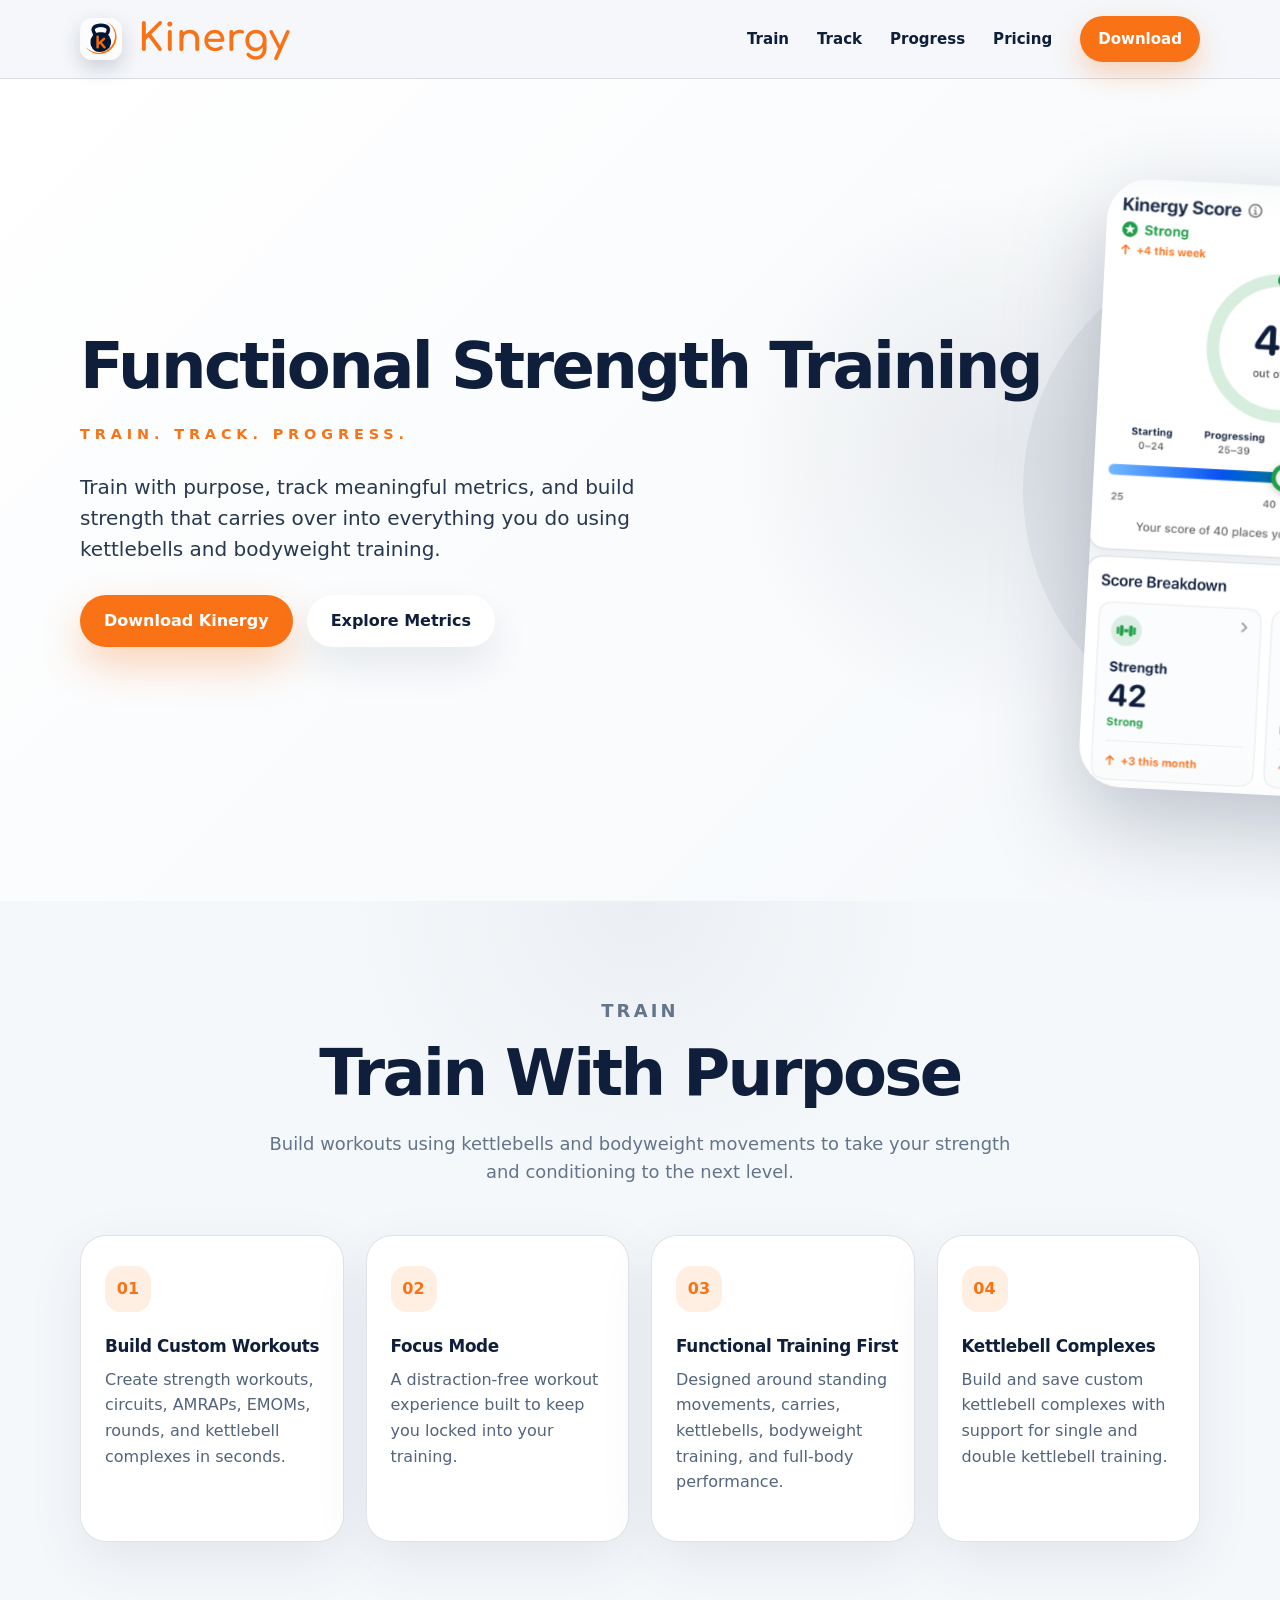
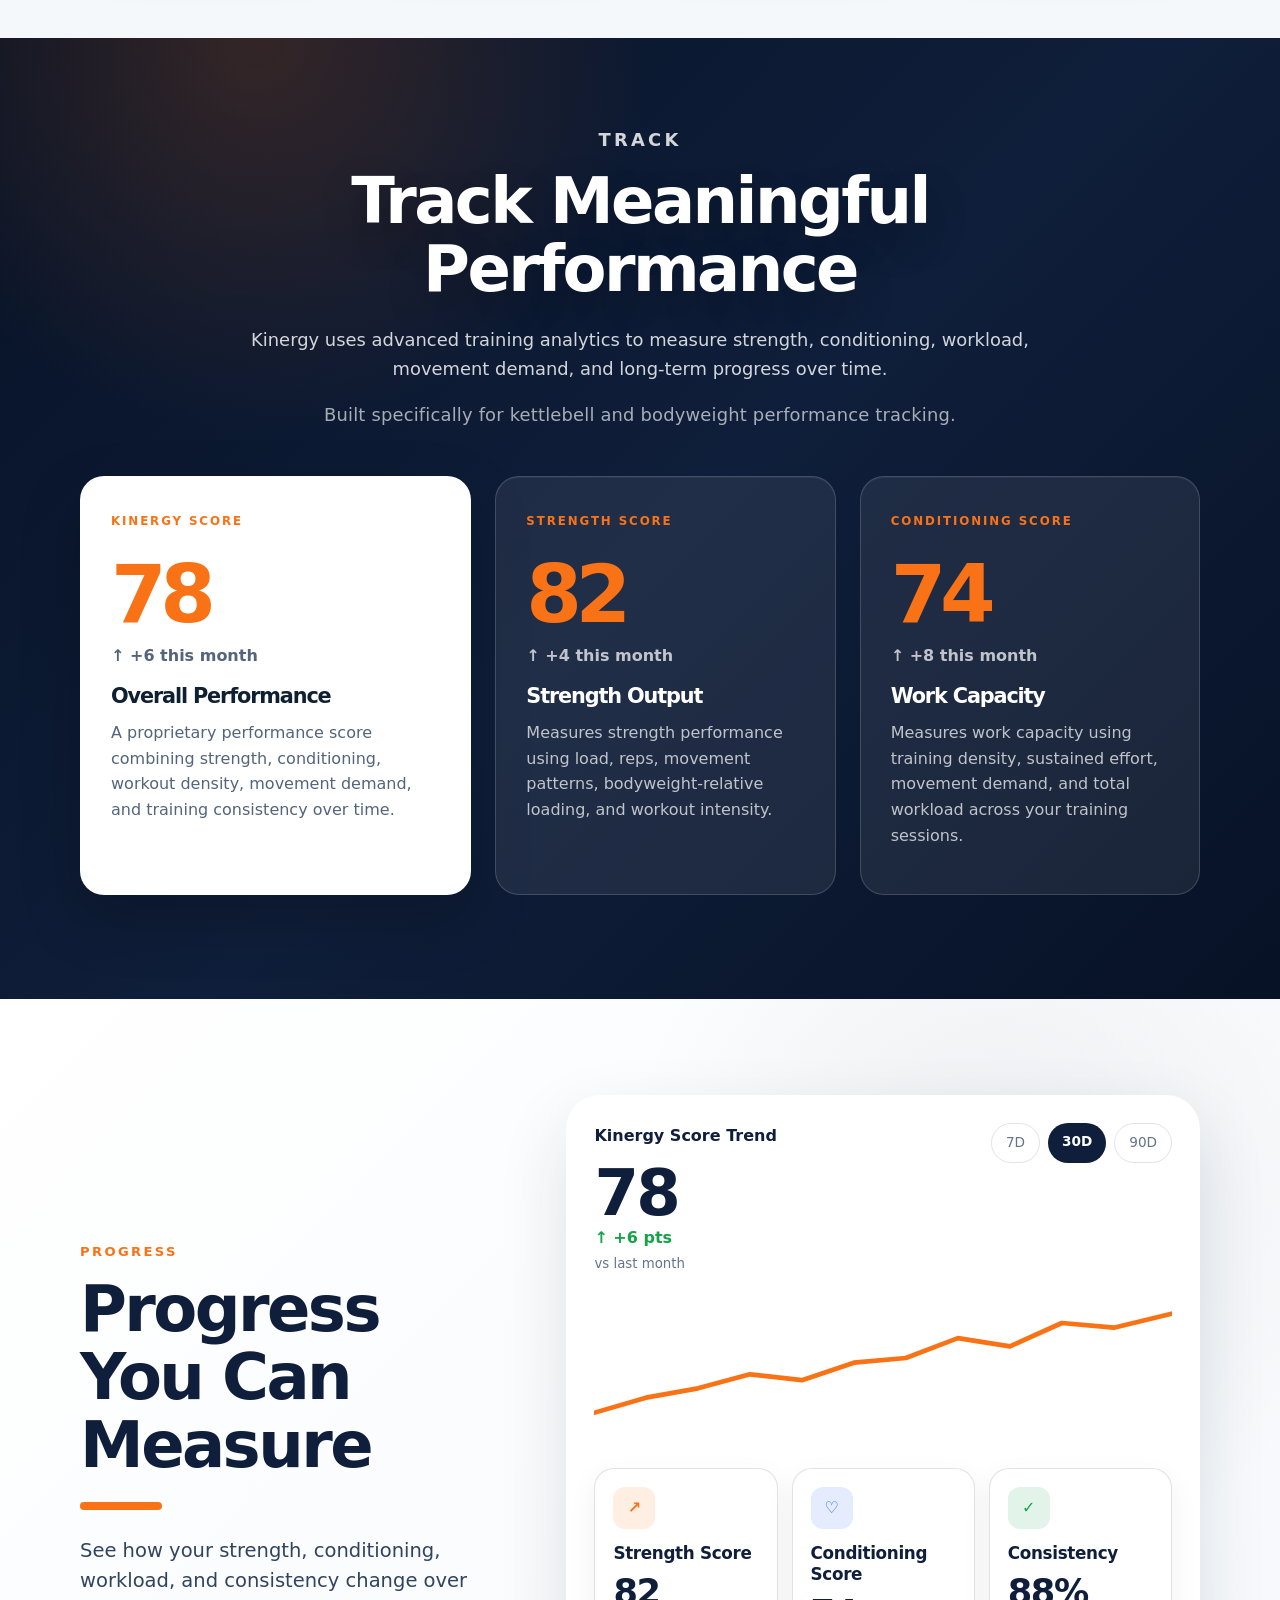
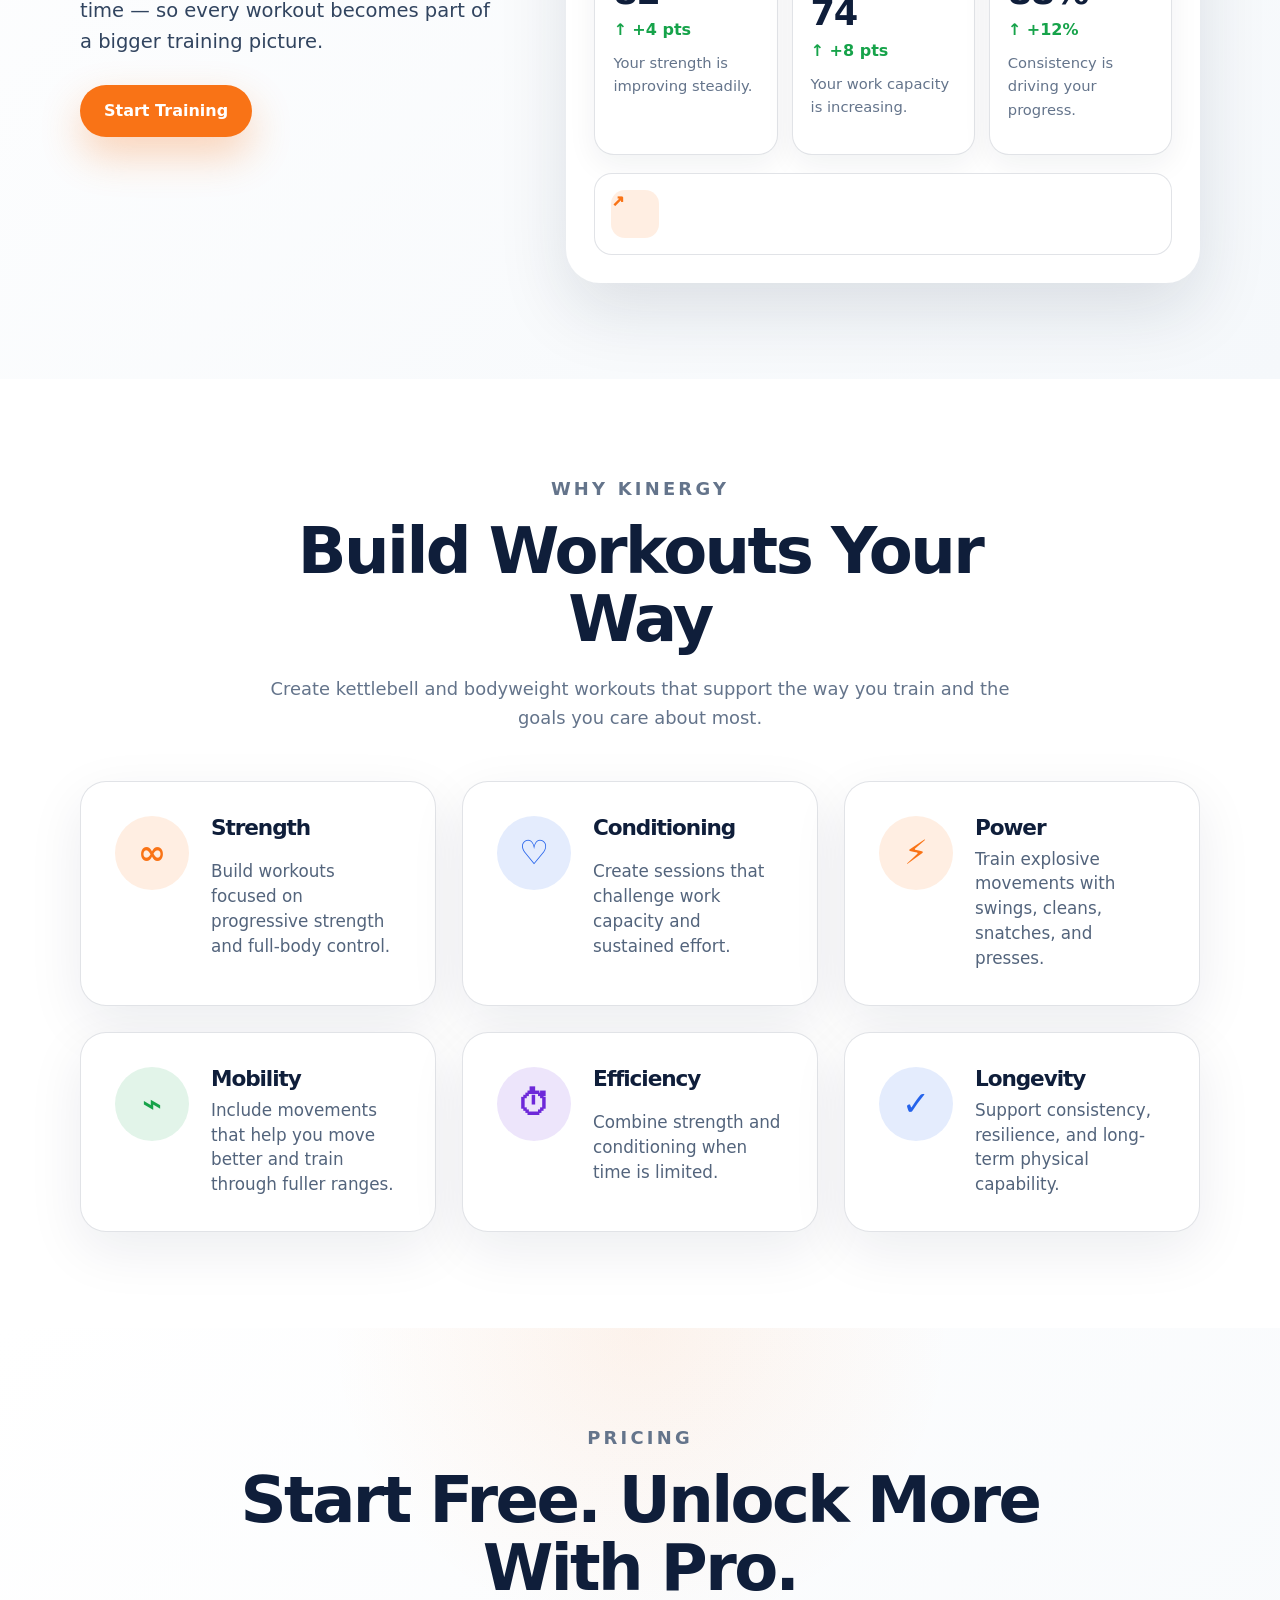
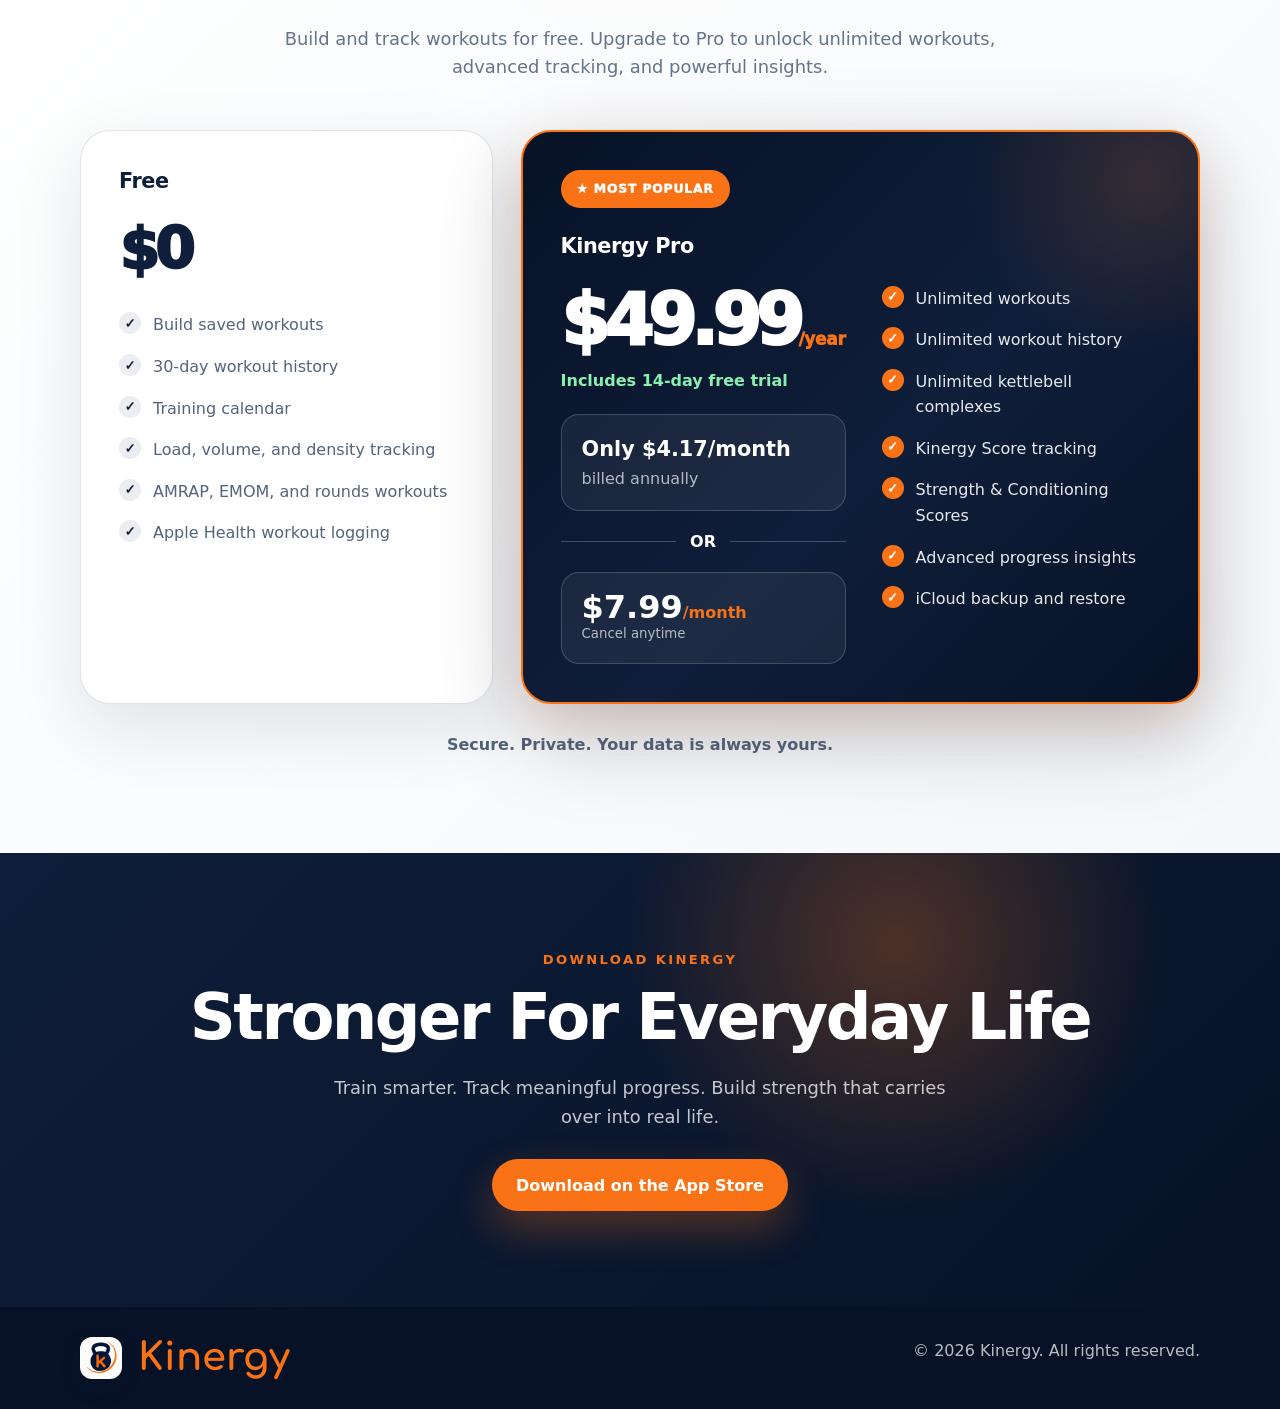
==== commit c91aa07b: "Add files via upload" ====
--- a/index.html
+++ b/index.html
@@ -86,24 +86,84 @@
         <div class="progress-copy">
           <p class="eyebrow">Progress</p>
           <h2>Progress You Can Measure</h2>
+
           <div class="section-accent"></div>
-          <p>See how your strength, conditioning, workload, and consistency change over time — so every workout becomes part of a bigger training picture.</p>
-          <a href="#download" class="button button-primary">Start Training <span>→</span></a>
-        </div>
-        <div class="progress-dashboard">
-          <div class="trend-card">
-            <div class="trend-header"><h3>Kinergy Score Trend</h3><div class="trend-toggle"><span>7 Days</span><strong>30 Days</strong></div></div>
-            <div class="trend-chart"><span style="height:42%"></span><span style="height:40%"></span><span style="height:52%"></span><span style="height:67%"></span><span style="height:66%"></span><span style="height:82%"></span><span style="height:86%"></span><span style="height:100%"></span></div>
-            <div class="trend-callout"><strong>+18%</strong><span>vs last 30 days</span></div>
-            <div class="score-mini-grid"><div><span>Kinergy Score</span><strong>78</strong><p>↑ +6 this month</p></div><div><span>Strength Score</span><strong>82</strong><p>↑ +4 this month</p></div><div><span>Conditioning Score</span><strong>74</strong><p>↑ +8 this month</p></div></div>
-          </div>
-          <div class="progress-list">
-            <div><span class="progress-icon orange">↗</span><div><strong>Workload Trends</strong><span>Track how total training volume changes across workouts and weeks.</span></div><em>›</em></div>
-            <div><span class="progress-icon blue">◔</span><div><strong>Density Insights</strong><span>Understand how much quality work you complete in less time.</span></div><em>›</em></div>
-            <div><span class="progress-icon green">✓</span><div><strong>Consistency Tracking</strong><span>See how often you train and how your habits support progress.</span></div><em>›</em></div>
-          </div>
-        </div>
-      </div>
+
+          <p>
+            See how your strength, conditioning, workload,
+            and consistency change over time — so every
+            workout becomes part of a bigger training
+            picture.
+          </p>
+
+          <a href="#download" class="button button-primary">
+            Start Training
+          </a>
+        </div>
+
+        <div class="light-dashboard">
+          <div class="dashboard-top">
+            <div>
+              <div class="dashboard-label">Kinergy Score Trend</div>
+              <div class="dashboard-score-row">
+                <div>
+                  <strong>78</strong>
+                  <span>↑ +6 pts</span>
+                  <small>vs last month</small>
+                </div>
+              </div>
+            </div>
+
+            <div class="dashboard-toggle">
+              <span>7D</span>
+              <strong>30D</strong>
+              <span>90D</span>
+            </div>
+          </div>
+
+          <div class="line-chart">
+            <svg viewBox="0 0 500 120" preserveAspectRatio="none">
+              <polyline
+                fill="none"
+                stroke="#f97316"
+                stroke-width="4"
+                stroke-linecap="round"
+                stroke-linejoin="round"
+                points="0,95 45,82 90,74 135,62 180,67 225,52 270,48 315,31 360,38 405,18 450,22 500,10"
+              />
+            </svg>
+          </div>
+
+          <div class="mini-score-grid">
+            <div class="mini-card">
+              <div class="mini-icon orange">↗</div>
+              <h3>Strength Score</h3>
+              <strong>82</strong>
+              <span>↑ +4 pts</span>
+              <p>Your strength is improving steadily.</p>
+            </div>
+
+            <div class="mini-card">
+              <div class="mini-icon blue">♡</div>
+              <h3>Conditioning Score</h3>
+              <strong>74</strong>
+              <span>↑ +8 pts</span>
+              <p>Your work capacity is increasing.</p>
+            </div>
+
+            <div class="mini-card">
+              <div class="mini-icon green">✓</div>
+              <h3>Consistency</h3>
+              <strong>88%</strong>
+              <span>↑ +12%</span>
+              <p>Consistency is driving your progress.</p>
+            </div>
+          </div>
+
+          <div class="progress-list light-list">
+            <div>
+              <span class="progress-icon orange">↗</span>
+              <div>
     </section>
 
     <section class="section philosophy-section">
--- a/styles.css
+++ b/styles.css
@@ -1 +1 @@
-:root{--navy:#0f1e3a;--navy-2:#13284d;--orange:#f97316;--orange-dark:#ea580c;--bg:#f5f7fa;--surface:#fff;--text:#102033;--muted:#64748b;--border:rgba(15,30,58,.12);--shadow:0 24px 70px rgba(15,30,58,.13);--radius:26px}*{box-sizing:border-box}html{scroll-behavior:smooth}body{margin:0;font-family:Inter,ui-sans-serif,system-ui,-apple-system,BlinkMacSystemFont,"Segoe UI",sans-serif;background:var(--bg);color:var(--text);line-height:1.6}a{color:inherit;text-decoration:none}.container{width:min(1120px,calc(100% - 40px));margin:0 auto}.section{padding:96px 0}.site-header{position:sticky;top:0;z-index:100;background:rgba(245,247,250,.9);backdrop-filter:blur(18px);border-bottom:1px solid var(--border)}.nav{min-height:78px;display:flex;align-items:center;justify-content:space-between}.logo{display:inline-flex;align-items:center;gap:16px}.app-icon{width:42px;height:42px;border-radius:12px;object-fit:cover;box-shadow:0 8px 20px rgba(15,30,58,.18)}.logo-text{font-family:"Comfortaa",sans-serif;font-size:2.4rem;font-weight:700;color:var(--orange);line-height:1}.nav-links{display:flex;align-items:center;gap:28px;font-weight:750;font-size:.94rem;color:var(--navy)}.nav-links a{transition:color .2s ease}.nav-links a:hover{color:var(--orange)}.nav-cta{background:var(--orange);color:#fff!important;padding:11px 18px;border-radius:999px;box-shadow:0 12px 28px rgba(249,115,22,.28)}.nav-toggle{display:none;width:42px;height:42px;border:0;background:var(--surface);border-radius:12px;box-shadow:0 10px 30px rgba(15,30,58,.08)}.nav-toggle span{display:block;width:18px;height:2px;margin:4px auto;background:var(--navy);border-radius:999px}.eyebrow{color:var(--orange);font-size:.82rem;font-weight:900;text-transform:uppercase;letter-spacing:.18em;margin:0 0 14px}h1,h2,h3,p{margin-top:0}h1,h2{font-size:clamp(2.6rem,5vw,4.25rem);line-height:1.04;letter-spacing:-.065em;color:var(--navy);margin-bottom:22px;font-weight:850}h1{white-space:nowrap}h3{color:var(--navy);font-size:clamp(1.05rem,1.25vw,1.25rem);line-height:1.2;letter-spacing:-.045em;margin-bottom:10px;font-weight:850}.hero{min-height:calc(100vh - 78px);display:flex;align-items:center;background:radial-gradient(circle at 78% 45%,rgba(15,30,58,.08),transparent 25%),linear-gradient(135deg,#fff 0%,#f5f8fb 100%);overflow:hidden}.hero-grid{display:grid;grid-template-columns:1fr .95fr;gap:52px;align-items:center}.hero-tagline{color:var(--orange);font-size:.9rem;font-weight:900;text-transform:uppercase;letter-spacing:.34em;margin:0 0 26px}.hero-subtitle{max-width:560px;font-size:1.25rem;line-height:1.55;color:#27384f;margin-bottom:30px}.hero-actions{display:flex;gap:14px;flex-wrap:wrap}.button{display:inline-flex;align-items:center;justify-content:center;min-height:52px;padding:0 24px;border-radius:999px;font-weight:850;transition:transform .2s ease,box-shadow .2s ease,background .2s ease}.button:hover{transform:translateY(-2px)}.button-primary{background:var(--orange);color:#fff;box-shadow:0 18px 40px rgba(249,115,22,.3)}.button-primary:hover{background:var(--orange-dark)}.button-secondary{background:#fff;color:var(--navy);box-shadow:0 18px 40px rgba(15,30,58,.09)}.phone-stage{position:relative;display:grid;place-items:center}.phone-stage:before{content:"";position:absolute;width:500px;height:500px;border-radius:50%;background:rgba(15,30,58,.055);z-index:0}.phone-mockup{position:relative;z-index:1;width:min(360px,82vw);transform:rotate(3deg);filter:drop-shadow(0 32px 45px rgba(15,30,58,.25))}.phone-screen-image{width:100%;display:block;border-radius:42px}.section-heading{max-width:760px;margin:0 auto 48px;text-align:center}.section-heading p{font-size:1.12rem;color:var(--muted)}.section-heading.light h2,.section-heading.light p{color:#fff}.train-section{background:radial-gradient(circle at 50% 0%,rgba(15,30,58,.045),transparent 30%),#f5f8fb}.feature-grid{display:grid;grid-template-columns:repeat(4,minmax(0,1fr));gap:22px}.feature-card{background:var(--surface);border:1px solid var(--border);border-radius:var(--radius);padding:30px 24px;box-shadow:0 18px 55px rgba(15,30,58,.08)}.feature-card h3{white-space:nowrap}.feature-card p{color:#53647c}.icon{width:46px;height:46px;display:grid;place-items:center;border-radius:16px;background:rgba(249,115,22,.12);color:var(--orange);font-weight:900;margin-bottom:24px}.track-section{background:radial-gradient(circle at 20% 0%,rgba(249,115,22,.18),transparent 28%),linear-gradient(135deg,#071226 0%,#0f1e3a 52%,#071226 100%);padding-top:88px;padding-bottom:104px}.track-section .section-heading{max-width:860px;margin-bottom:46px}.track-section .eyebrow{color:var(--orange)}.track-section h2{color:#fff;text-shadow:0 18px 42px rgba(0,0,0,.24)}.track-section .section-heading p{color:rgba(255,255,255,.82)}.track-micro{margin-top:14px;color:rgba(255,255,255,.64)!important;font-size:.98rem;letter-spacing:.01em}.metric-grid{display:grid;grid-template-columns:1.15fr 1fr 1fr;gap:24px}.metric-card{background:rgba(255,255,255,.075);border:1px solid rgba(255,255,255,.16);border-radius:24px;padding:30px;color:#fff;min-height:390px;box-shadow:inset 0 1px 0 rgba(255,255,255,.05)}.metric-card.featured{background:#fff;color:var(--text);border-color:rgba(255,255,255,.8);box-shadow:0 24px 60px rgba(0,0,0,.22)}.metric-label{color:var(--orange);font-weight:900;text-transform:uppercase;letter-spacing:.16em;font-size:.74rem}.metric-value{display:block;font-size:5rem;line-height:.95;letter-spacing:-.08em;color:var(--orange);margin:24px 0 10px}.metric-trend{font-weight:900}.metric-card h3{color:inherit;font-size:1.3rem;letter-spacing:-.055em}.metric-card p{color:rgba(255,255,255,.72)}.metric-card.featured p{color:#53647c}.progress-section{background:radial-gradient(circle at 78% 20%,rgba(15,30,58,.06),transparent 30%),linear-gradient(135deg,#fff 0%,#f5f8fb 100%)}.progress-grid{display:grid;grid-template-columns:.8fr 1.2fr;gap:64px;align-items:center}.progress-copy p:not(.eyebrow){color:#31445f;font-size:1.22rem;line-height:1.55;margin-bottom:28px;max-width:560px}.section-accent{width:82px;height:8px;border-radius:999px;background:var(--orange);margin:0 0 26px}.progress-dashboard{background:#fff;border-radius:32px;padding:30px;box-shadow:0 28px 80px rgba(15,30,58,.14)}.trend-card{position:relative;overflow:hidden;background:radial-gradient(circle at 75% 20%,rgba(249,115,22,.14),transparent 28%),linear-gradient(135deg,#0f1e3a 0%,#13284d 100%);color:#fff;border-radius:26px;padding:28px;margin-bottom:16px}.trend-header{display:flex;justify-content:space-between;align-items:center;gap:18px;margin-bottom:26px}.trend-header h3{color:#fff;margin:0;font-size:1.35rem}.trend-toggle{display:inline-flex;align-items:center;gap:8px}.trend-toggle span,.trend-toggle strong{padding:8px 14px;border-radius:999px;font-size:.88rem;line-height:1}.trend-toggle span{border:1px solid rgba(255,255,255,.35);color:rgba(255,255,255,.78)}.trend-toggle strong{background:#fff;color:var(--navy)}.trend-chart{height:170px;display:flex;align-items:end;gap:18px;padding:28px 10px 0;border-bottom:1px solid rgba(255,255,255,.32)}.trend-chart span{flex:1;min-width:16px;border-radius:999px 999px 0 0;background:linear-gradient(180deg,var(--orange),#ffb267);box-shadow:0 0 26px rgba(249,115,22,.24)}.trend-callout{position:absolute;right:28px;top:132px;background:rgba(7,18,38,.78);border:1px solid rgba(255,255,255,.15);border-radius:18px;padding:16px 20px;box-shadow:0 20px 44px rgba(0,0,0,.25)}.trend-callout strong{display:block;color:#fff;font-size:2rem;line-height:1}.trend-callout span{color:rgba(255,255,255,.74);font-size:.9rem}.score-mini-grid{display:grid;grid-template-columns:repeat(3,1fr);gap:14px;margin-top:24px}.score-mini-grid div{background:rgba(255,255,255,.08);border:1px solid rgba(255,255,255,.11);border-radius:18px;padding:16px}.score-mini-grid span{display:block;color:rgba(255,255,255,.78);font-weight:800;font-size:.9rem;margin-bottom:6px}.score-mini-grid strong{color:#fff;font-size:2rem;line-height:1}.score-mini-grid p{margin:6px 0 0;color:#8af0b0;font-size:.86rem;font-weight:900}.progress-list{display:grid;gap:10px}.progress-list>div{display:grid;grid-template-columns:auto 1fr auto;gap:16px;align-items:center;background:#fff;border:1px solid var(--border);border-radius:18px;padding:16px}.progress-list strong,.progress-list span{display:block}.progress-list strong{color:var(--navy);font-size:1.08rem;letter-spacing:-.035em}.progress-list span{color:#53647c;font-size:.96rem}.progress-list em{font-style:normal;color:var(--navy);font-size:2rem;line-height:1}.progress-icon{width:48px;height:48px;display:grid;place-items:center;border-radius:14px;font-weight:950;font-size:1.1rem}.progress-icon.orange{background:rgba(249,115,22,.12);color:var(--orange)}.progress-icon.blue{background:rgba(37,99,235,.12);color:#2563eb}.progress-icon.green{background:rgba(22,163,74,.12);color:#16a34a}.philosophy-section{background:#fff}.benefit-grid{display:grid;grid-template-columns:repeat(3,1fr);gap:26px}.benefit-grid div{display:grid;grid-template-columns:auto 1fr;column-gap:22px;row-gap:6px;align-items:start;background:var(--surface);border:1px solid var(--border);border-radius:26px;padding:34px;box-shadow:0 18px 55px rgba(15,30,58,.08)}.benefit-icon{grid-row:span 2;width:74px;height:74px;display:grid;place-items:center;border-radius:999px;font-size:2.1rem;font-weight:900}.benefit-icon.orange{background:rgba(249,115,22,.12);color:var(--orange)}.benefit-icon.blue{background:rgba(37,99,235,.12);color:#2563eb}.benefit-icon.green{background:rgba(22,163,74,.12);color:#16a34a}.benefit-icon.purple{background:rgba(109,40,217,.12);color:#6d28d9}.benefit-grid strong{color:var(--navy);font-size:1.35rem;line-height:1.15;letter-spacing:-.05em}.benefit-grid span:not(.benefit-icon){color:#53647c;font-size:1.05rem;line-height:1.48}.pricing-section{background:radial-gradient(circle at 50% 0%,rgba(249,115,22,.08),transparent 24%),linear-gradient(135deg,#fff 0%,#f5f8fb 100%)}.pricing-section .section-heading{max-width:900px}.pricing-section .section-heading p{max-width:720px;margin-left:auto;margin-right:auto}.pricing-grid{display:grid;grid-template-columns:.85fr 1.4fr;gap:28px;max-width:1120px;margin:0 auto;align-items:stretch}.pricing-card{position:relative;border-radius:30px;padding:38px;box-shadow:0 24px 70px rgba(15,30,58,.11)}.free-card{background:#fff;border:1px solid var(--border)}.pro-card{background:radial-gradient(circle at 92% 8%,rgba(249,115,22,.16),transparent 22%),linear-gradient(135deg,#071226 0%,#0f1e3a 55%,#071226 100%);border:2px solid var(--orange);color:#fff;box-shadow:0 30px 90px rgba(15,30,58,.24),0 20px 50px rgba(249,115,22,.16)}.pricing-card h3{font-size:1.3rem;margin-bottom:26px}.pro-card h3{color:#fff}.badge{display:inline-flex;align-items:center;gap:6px;background:var(--orange);color:#fff;padding:9px 16px;border-radius:999px;font-size:.78rem;text-transform:uppercase;letter-spacing:.06em;font-weight:950;margin-bottom:26px}.price{font-size:3.6rem;line-height:1;font-weight:950;letter-spacing:-.08em;color:var(--navy);margin-bottom:34px}.pro-price{color:#fff;font-size:4.4rem;margin-bottom:12px}.price span,.pro-price span{font-size:1.05rem;letter-spacing:-.01em;color:#6b7b92}.pro-price span{color:var(--orange)}.trial-line{color:#8af0b0;font-weight:900;margin-bottom:20px}.pro-layout{display:grid;grid-template-columns:.9fr 1fr;gap:36px;align-items:center}.annual-box,.monthly-box{border:1px solid rgba(255,255,255,.18);background:rgba(255,255,255,.06);border-radius:18px;padding:18px 20px}.annual-box strong,.annual-box span,.monthly-box strong,.monthly-box small{display:block}.annual-box strong{font-size:1.3rem;color:#fff}.annual-box span,.monthly-box small{color:rgba(255,255,255,.68)}.monthly-box strong{font-size:2rem;color:#fff;line-height:1}.monthly-box strong span{color:var(--orange);font-size:1rem}.or-divider{display:grid;grid-template-columns:1fr auto 1fr;gap:14px;align-items:center;margin:18px 0;color:#fff}.or-divider span{height:1px;background:rgba(255,255,255,.22)}.pricing-list{list-style:none;padding:0;margin:0;display:grid;gap:16px}.pricing-list li{position:relative;color:#53647c;padding-left:34px}.pro-list li{color:rgba(255,255,255,.9)}.pricing-list li:before{content:"✓";position:absolute;left:0;top:0;width:22px;height:22px;display:grid;place-items:center;border-radius:50%;background:rgba(15,30,58,.08);color:var(--navy);font-size:.82rem;font-weight:950}.pro-list li:before{background:var(--orange);color:#fff}.pricing-note{margin:28px auto 0;text-align:center;color:#53647c;font-weight:800}.final-cta{background:radial-gradient(circle at 70% 20%,rgba(249,115,22,.28),transparent 28%),linear-gradient(135deg,var(--navy) 0%,#071226 100%);color:#fff;text-align:center}.final-cta h2{color:#fff}.final-cta p:not(.eyebrow){max-width:620px;margin:0 auto 28px;color:rgba(255,255,255,.76);font-size:1.12rem}.footer{background:#071226;color:rgba(255,255,255,.72);padding:30px 0}.footer .logo-text{color:var(--orange)}.footer-content{display:flex;align-items:center;justify-content:space-between;gap:24px}@media(max-width:920px){.section{padding:76px 0}.hero-grid,.progress-grid{grid-template-columns:1fr}.hero{min-height:auto;padding-top:44px}.hero-copy{text-align:center}.hero-subtitle{margin-left:auto;margin-right:auto}.hero-actions{justify-content:center}.feature-grid,.metric-grid,.benefit-grid,.pricing-grid{grid-template-columns:1fr 1fr}.metric-card.featured{grid-column:1/-1}.pricing-grid,.pro-layout{grid-template-columns:1fr}.progress-copy{text-align:center}.progress-copy p:not(.eyebrow),.section-accent{margin-left:auto;margin-right:auto}.nav-toggle{display:block}.nav-links{position:absolute;top:78px;left:20px;right:20px;display:none;flex-direction:column;gap:16px;background:#fff;padding:22px;border-radius:22px;box-shadow:var(--shadow)}.nav-links.is-open{display:flex}}@media(max-width:680px){.container{width:min(100% - 28px,1120px)}.logo-text{font-size:1.85rem}.app-icon{width:36px;height:36px}h1{white-space:normal;font-size:3rem}h2{font-size:3rem}.hero-tagline{letter-spacing:.22em}.hero-subtitle{font-size:1.08rem}.button{width:100%}.feature-grid,.metric-grid,.benefit-grid,.pricing-grid{grid-template-columns:1fr}.feature-card h3{white-space:normal}.phone-mockup{width:min(300px,86vw)}.phone-stage:before{width:330px;height:330px}.metric-card{min-height:auto}.progress-dashboard{padding:18px;border-radius:24px}.trend-card{padding:20px}.trend-header{align-items:flex-start;flex-direction:column}.trend-chart{gap:9px;height:130px}.trend-callout{position:static;margin-top:18px;display:inline-block}.score-mini-grid{grid-template-columns:1fr}.progress-list>div{grid-template-columns:auto 1fr}.progress-list em{display:none}.benefit-grid div{padding:26px}.benefit-icon{width:58px;height:58px;font-size:1.6rem}.pricing-card{padding:28px;border-radius:24px}.pro-price{font-size:3.5rem}.price{font-size:3rem}.pricing-list li{font-size:.95rem}.footer-content{flex-direction:column;text-align:center}}
+:root{--navy:#0f1e3a;--navy-2:#13284d;--orange:#f97316;--orange-dark:#ea580c;--bg:#f5f7fa;--surface:#fff;--text:#102033;--muted:#64748b;--border:rgba(15,30,58,.12);--shadow:0 24px 70px rgba(15,30,58,.13);--radius:26px}*{box-sizing:border-box}html{scroll-behavior:smooth}body{margin:0;font-family:Inter,ui-sans-serif,system-ui,-apple-system,BlinkMacSystemFont,"Segoe UI",sans-serif;background:var(--bg);color:var(--text);line-height:1.6}a{color:inherit;text-decoration:none}.container{width:min(1120px,calc(100% - 40px));margin:0 auto}.section{padding:96px 0}.site-header{position:sticky;top:0;z-index:100;background:rgba(245,247,250,.9);backdrop-filter:blur(18px);border-bottom:1px solid var(--border)}.nav{min-height:78px;display:flex;align-items:center;justify-content:space-between}.logo{display:inline-flex;align-items:center;gap:16px}.app-icon{width:42px;height:42px;border-radius:12px;object-fit:cover;box-shadow:0 8px 20px rgba(15,30,58,.18)}.logo-text{font-family:"Comfortaa",sans-serif;font-size:2.4rem;font-weight:700;color:var(--orange);line-height:1}.nav-links{display:flex;align-items:center;gap:28px;font-weight:750;font-size:.94rem;color:var(--navy)}.nav-links a{transition:color .2s ease}.nav-links a:hover{color:var(--orange)}.nav-cta{background:var(--orange);color:#fff!important;padding:11px 18px;border-radius:999px;box-shadow:0 12px 28px rgba(249,115,22,.28)}.nav-toggle{display:none;width:42px;height:42px;border:0;background:var(--surface);border-radius:12px;box-shadow:0 10px 30px rgba(15,30,58,.08)}.nav-toggle span{display:block;width:18px;height:2px;margin:4px auto;background:var(--navy);border-radius:999px}.eyebrow{color:var(--orange);font-size:.82rem;font-weight:900;text-transform:uppercase;letter-spacing:.18em;margin:0 0 14px}h1,h2,h3,p{margin-top:0}h1,h2{font-size:clamp(2.6rem,5vw,4.25rem);line-height:1.06;letter-spacing:-.04em;color:var(--navy);margin-bottom:22px;font-weight:850}h1{white-space:nowrap}h3{color:var(--navy);font-size:clamp(1.05rem,1.25vw,1.25rem);line-height:1.25;letter-spacing:-.02em;margin-bottom:10px;font-weight:850}.hero{min-height:calc(100vh - 78px);display:flex;align-items:center;background:radial-gradient(circle at 78% 45%,rgba(15,30,58,.08),transparent 25%),linear-gradient(135deg,#fff 0%,#f5f8fb 100%);overflow:hidden}.hero-grid{display:grid;grid-template-columns:1fr .95fr;gap:52px;align-items:center}.hero-tagline{color:var(--orange);font-size:.9rem;font-weight:900;text-transform:uppercase;letter-spacing:.34em;margin:0 0 26px}.hero-subtitle{max-width:560px;font-size:1.25rem;line-height:1.55;color:#27384f;margin-bottom:30px}.hero-actions{display:flex;gap:14px;flex-wrap:wrap}.button{display:inline-flex;align-items:center;justify-content:center;min-height:52px;padding:0 24px;border-radius:999px;font-weight:850;transition:transform .2s ease,box-shadow .2s ease,background .2s ease}.button:hover{transform:translateY(-2px)}.button-primary{background:var(--orange);color:#fff;box-shadow:0 18px 40px rgba(249,115,22,.3)}.button-primary:hover{background:var(--orange-dark)}.button-secondary{background:#fff;color:var(--navy);box-shadow:0 18px 40px rgba(15,30,58,.09)}.phone-stage{position:relative;display:grid;place-items:center}.phone-stage:before{content:"";position:absolute;width:500px;height:500px;border-radius:50%;background:rgba(15,30,58,.055);z-index:0}.phone-mockup{position:relative;z-index:1;width:min(360px,82vw);transform:rotate(3deg);filter:drop-shadow(0 32px 45px rgba(15,30,58,.25))}.phone-screen-image{width:100%;display:block;border-radius:42px}.section-heading{max-width:760px;margin:0 auto 48px;text-align:center}.section-heading p{font-size:1.12rem;color:var(--muted)}.section-heading.light h2,.section-heading.light p{color:#fff}.train-section{background:radial-gradient(circle at 50% 0%,rgba(15,30,58,.045),transparent 30%),#f5f8fb}.feature-grid{display:grid;grid-template-columns:repeat(4,minmax(0,1fr));gap:22px}.feature-card{background:var(--surface);border:1px solid var(--border);border-radius:var(--radius);padding:30px 24px;box-shadow:0 18px 55px rgba(15,30,58,.08)}.feature-card h3{white-space:nowrap}.feature-card p{color:#53647c}.icon{width:46px;height:46px;display:grid;place-items:center;border-radius:16px;background:rgba(249,115,22,.12);color:var(--orange);font-weight:900;margin-bottom:24px}.track-section{background:radial-gradient(circle at 20% 0%,rgba(249,115,22,.18),transparent 28%),linear-gradient(135deg,#071226 0%,#0f1e3a 52%,#071226 100%);padding-top:88px;padding-bottom:104px}.track-section .section-heading{max-width:860px;margin-bottom:46px}.track-section .eyebrow{color:var(--orange)}.track-section h2{color:#fff;text-shadow:0 18px 42px rgba(0,0,0,.24)}.track-section .section-heading p{color:rgba(255,255,255,.82)}.track-micro{margin-top:14px;color:rgba(255,255,255,.64)!important;font-size:.98rem;letter-spacing:.01em}.metric-grid{display:grid;grid-template-columns:1.15fr 1fr 1fr;gap:24px}.metric-card{background:rgba(255,255,255,.075);border:1px solid rgba(255,255,255,.16);border-radius:24px;padding:30px;color:#fff;min-height:390px;box-shadow:inset 0 1px 0 rgba(255,255,255,.05)}.metric-card.featured{background:#fff;color:var(--text);border-color:rgba(255,255,255,.8);box-shadow:0 24px 60px rgba(0,0,0,.22)}.metric-label{color:var(--orange);font-weight:900;text-transform:uppercase;letter-spacing:.16em;font-size:.74rem}.metric-value{display:block;font-size:5rem;line-height:.95;letter-spacing:-.08em;color:var(--orange);margin:24px 0 10px}.metric-trend{font-weight:900}.metric-card h3{color:inherit;font-size:1.3rem;letter-spacing:-.055em}.metric-card p{color:rgba(255,255,255,.72)}.metric-card.featured p{color:#53647c}.progress-section{background:radial-gradient(circle at 78% 20%,rgba(15,30,58,.06),transparent 30%),linear-gradient(135deg,#fff 0%,#f5f8fb 100%)}.progress-grid{display:grid;grid-template-columns:.8fr 1.2fr;gap:64px;align-items:center}.progress-copy p:not(.eyebrow){color:#31445f;font-size:1.22rem;line-height:1.55;margin-bottom:28px;max-width:560px}.section-accent{width:82px;height:8px;border-radius:999px;background:var(--orange);margin:0 0 26px}.light-dashboard{background:#fff;border-radius:34px;padding:28px;box-shadow:0 28px 70px rgba(15,30,58,.12)}.dashboard-top{display:flex;justify-content:space-between;align-items:flex-start;gap:24px;margin-bottom:26px}.dashboard-label{color:var(--navy);font-weight:850;margin-bottom:12px}.dashboard-score-row strong{display:block;font-size:4rem;line-height:1;letter-spacing:-.04em;color:var(--navy)}.dashboard-score-row span{display:block;color:#16a34a;font-weight:850}.dashboard-score-row small{color:#64748b}.dashboard-toggle{display:inline-flex;gap:8px}.dashboard-toggle span,.dashboard-toggle strong{padding:8px 14px;border-radius:999px;font-size:.85rem}.dashboard-toggle span{border:1px solid rgba(15,30,58,.12);color:#64748b}.dashboard-toggle strong{background:var(--navy);color:#fff}.line-chart{height:140px;margin-bottom:26px}.line-chart svg{width:100%;height:100%}.mini-score-grid{display:grid;grid-template-columns:repeat(3,1fr);gap:14px;margin-bottom:18px}.mini-card{background:#fff;border:1px solid var(--border);border-radius:20px;padding:18px;box-shadow:0 10px 30px rgba(15,30,58,.06)}.mini-card strong{display:block;font-size:2.2rem;line-height:1;letter-spacing:-.04em;color:var(--navy);margin:10px 0 8px}.mini-card span{color:#16a34a;font-weight:850}.mini-card p{margin-top:8px;color:#64748b;font-size:.92rem}.mini-icon{width:42px;height:42px;display:grid;place-items:center;border-radius:12px;font-weight:850;margin-bottom:14px}.mini-icon.orange{background:rgba(249,115,22,.12);color:var(--orange)}.mini-icon.blue{background:rgba(37,99,235,.12);color:#2563eb}.mini-icon.green{background:rgba(22,163,74,.12);color:#16a34a}.progress-list{display:grid;gap:10px}.progress-list>div{display:grid;grid-template-columns:auto 1fr auto;gap:16px;align-items:center;background:#fff;border:1px solid var(--border);border-radius:18px;padding:16px}.progress-list strong,.progress-list span{display:block}.progress-list strong{color:var(--navy);font-size:1.08rem;letter-spacing:-.02em}.progress-list span{color:#53647c;font-size:.96rem}.progress-list em{font-style:normal;color:var(--navy);font-size:2rem;line-height:1}.progress-icon{width:48px;height:48px;display:grid;place-items:center;border-radius:14px;font-weight:950;font-size:1.1rem}.progress-icon.orange{background:rgba(249,115,22,.12);color:var(--orange)}.progress-icon.blue{background:rgba(37,99,235,.12);color:#2563eb}.progress-icon.green{background:rgba(22,163,74,.12);color:#16a34a}.light-list>div{background:#fff}.philosophy-section{background:#fff}.benefit-grid{display:grid;grid-template-columns:repeat(3,1fr);gap:26px}.benefit-grid div{display:grid;grid-template-columns:auto 1fr;column-gap:22px;row-gap:6px;align-items:start;background:var(--surface);border:1px solid var(--border);border-radius:26px;padding:34px;box-shadow:0 18px 55px rgba(15,30,58,.08)}.benefit-icon{grid-row:span 2;width:74px;height:74px;display:grid;place-items:center;border-radius:999px;font-size:2.1rem;font-weight:900}.benefit-icon.orange{background:rgba(249,115,22,.12);color:var(--orange)}.benefit-icon.blue{background:rgba(37,99,235,.12);color:#2563eb}.benefit-icon.green{background:rgba(22,163,74,.12);color:#16a34a}.benefit-icon.purple{background:rgba(109,40,217,.12);color:#6d28d9}.benefit-grid strong{color:var(--navy);font-size:1.35rem;line-height:1.15;letter-spacing:-.05em}.benefit-grid span:not(.benefit-icon){color:#53647c;font-size:1.05rem;line-height:1.48}.pricing-section{background:radial-gradient(circle at 50% 0%,rgba(249,115,22,.08),transparent 24%),linear-gradient(135deg,#fff 0%,#f5f8fb 100%)}.pricing-section .section-heading{max-width:900px}.pricing-section .section-heading p{max-width:720px;margin-left:auto;margin-right:auto}.pricing-grid{display:grid;grid-template-columns:.85fr 1.4fr;gap:28px;max-width:1120px;margin:0 auto;align-items:stretch}.pricing-card{position:relative;border-radius:30px;padding:38px;box-shadow:0 24px 70px rgba(15,30,58,.11)}.free-card{background:#fff;border:1px solid var(--border)}.pro-card{background:radial-gradient(circle at 92% 8%,rgba(249,115,22,.16),transparent 22%),linear-gradient(135deg,#071226 0%,#0f1e3a 55%,#071226 100%);border:2px solid var(--orange);color:#fff;box-shadow:0 30px 90px rgba(15,30,58,.24),0 20px 50px rgba(249,115,22,.16)}.pricing-card h3{font-size:1.3rem;margin-bottom:26px}.pro-card h3{color:#fff}.badge{display:inline-flex;align-items:center;gap:6px;background:var(--orange);color:#fff;padding:9px 16px;border-radius:999px;font-size:.78rem;text-transform:uppercase;letter-spacing:.06em;font-weight:950;margin-bottom:26px}.price{font-size:3.6rem;line-height:1;font-weight:950;letter-spacing:-.08em;color:var(--navy);margin-bottom:34px}.pro-price{color:#fff;font-size:4.4rem;margin-bottom:12px}.price span,.pro-price span{font-size:1.05rem;letter-spacing:-.01em;color:#6b7b92}.pro-price span{color:var(--orange)}.trial-line{color:#8af0b0;font-weight:900;margin-bottom:20px}.pro-layout{display:grid;grid-template-columns:.9fr 1fr;gap:36px;align-items:center}.annual-box,.monthly-box{border:1px solid rgba(255,255,255,.18);background:rgba(255,255,255,.06);border-radius:18px;padding:18px 20px}.annual-box strong,.annual-box span,.monthly-box strong,.monthly-box small{display:block}.annual-box strong{font-size:1.3rem;color:#fff}.annual-box span,.monthly-box small{color:rgba(255,255,255,.68)}.monthly-box strong{font-size:2rem;color:#fff;line-height:1}.monthly-box strong span{color:var(--orange);font-size:1rem}.or-divider{display:grid;grid-template-columns:1fr auto 1fr;gap:14px;align-items:center;margin:18px 0;color:#fff}.or-divider span{height:1px;background:rgba(255,255,255,.22)}.pricing-list{list-style:none;padding:0;margin:0;display:grid;gap:16px}.pricing-list li{position:relative;color:#53647c;padding-left:34px}.pro-list li{color:rgba(255,255,255,.9)}.pricing-list li:before{content:"✓";position:absolute;left:0;top:0;width:22px;height:22px;display:grid;place-items:center;border-radius:50%;background:rgba(15,30,58,.08);color:var(--navy);font-size:.82rem;font-weight:950}.pro-list li:before{background:var(--orange);color:#fff}.pricing-note{margin:28px auto 0;text-align:center;color:#53647c;font-weight:800}.final-cta{background:radial-gradient(circle at 70% 20%,rgba(249,115,22,.28),transparent 28%),linear-gradient(135deg,var(--navy) 0%,#071226 100%);color:#fff;text-align:center}.final-cta h2{color:#fff}.final-cta p:not(.eyebrow){max-width:620px;margin:0 auto 28px;color:rgba(255,255,255,.76);font-size:1.12rem}.footer{background:#071226;color:rgba(255,255,255,.72);padding:30px 0}.footer .logo-text{color:var(--orange)}.footer-content{display:flex;align-items:center;justify-content:space-between;gap:24px}@media(max-width:920px){.section{padding:76px 0}.hero-grid,.progress-grid{grid-template-columns:1fr}.hero{min-height:auto;padding-top:44px}.hero-copy{text-align:center}.hero-subtitle{margin-left:auto;margin-right:auto}.hero-actions{justify-content:center}.feature-grid,.metric-grid,.benefit-grid,.pricing-grid{grid-template-columns:1fr 1fr}.metric-card.featured{grid-column:1/-1}.pricing-grid,.pro-layout{grid-template-columns:1fr}.progress-copy{text-align:center}.progress-copy p:not(.eyebrow),.section-accent{margin-left:auto;margin-right:auto}.nav-toggle{display:block}.nav-links{position:absolute;top:78px;left:20px;right:20px;display:none;flex-direction:column;gap:16px;background:#fff;padding:22px;border-radius:22px;box-shadow:var(--shadow)}.nav-links.is-open{display:flex}}@media(max-width:680px){.container{width:min(100% - 28px,1120px)}.logo-text{font-size:1.85rem}.app-icon{width:36px;height:36px}h1{white-space:normal;font-size:3rem}h2{font-size:3rem}.hero-tagline{letter-spacing:.22em}.hero-subtitle{font-size:1.08rem}.button{width:100%}.feature-grid,.metric-grid,.benefit-grid,.pricing-grid{grid-template-columns:1fr}.feature-card h3{white-space:normal}.phone-mockup{width:min(300px,86vw)}.phone-stage:before{width:330px;height:330px}.metric-card{min-height:auto}.light-dashboard{padding:18px;border-radius:24px}.dashboard-top{flex-direction:column}.mini-score-grid{grid-template-columns:1fr}.progress-list>div{grid-template-columns:auto 1fr}.progress-list em{display:none}.benefit-grid div{padding:26px}.benefit-icon{width:58px;height:58px;font-size:1.6rem}.pricing-card{padding:28px;border-radius:24px}.pro-price{font-size:3.5rem}.price{font-size:3rem}.pricing-list li{font-size:.95rem}.footer-content{flex-direction:column;text-align:center}}
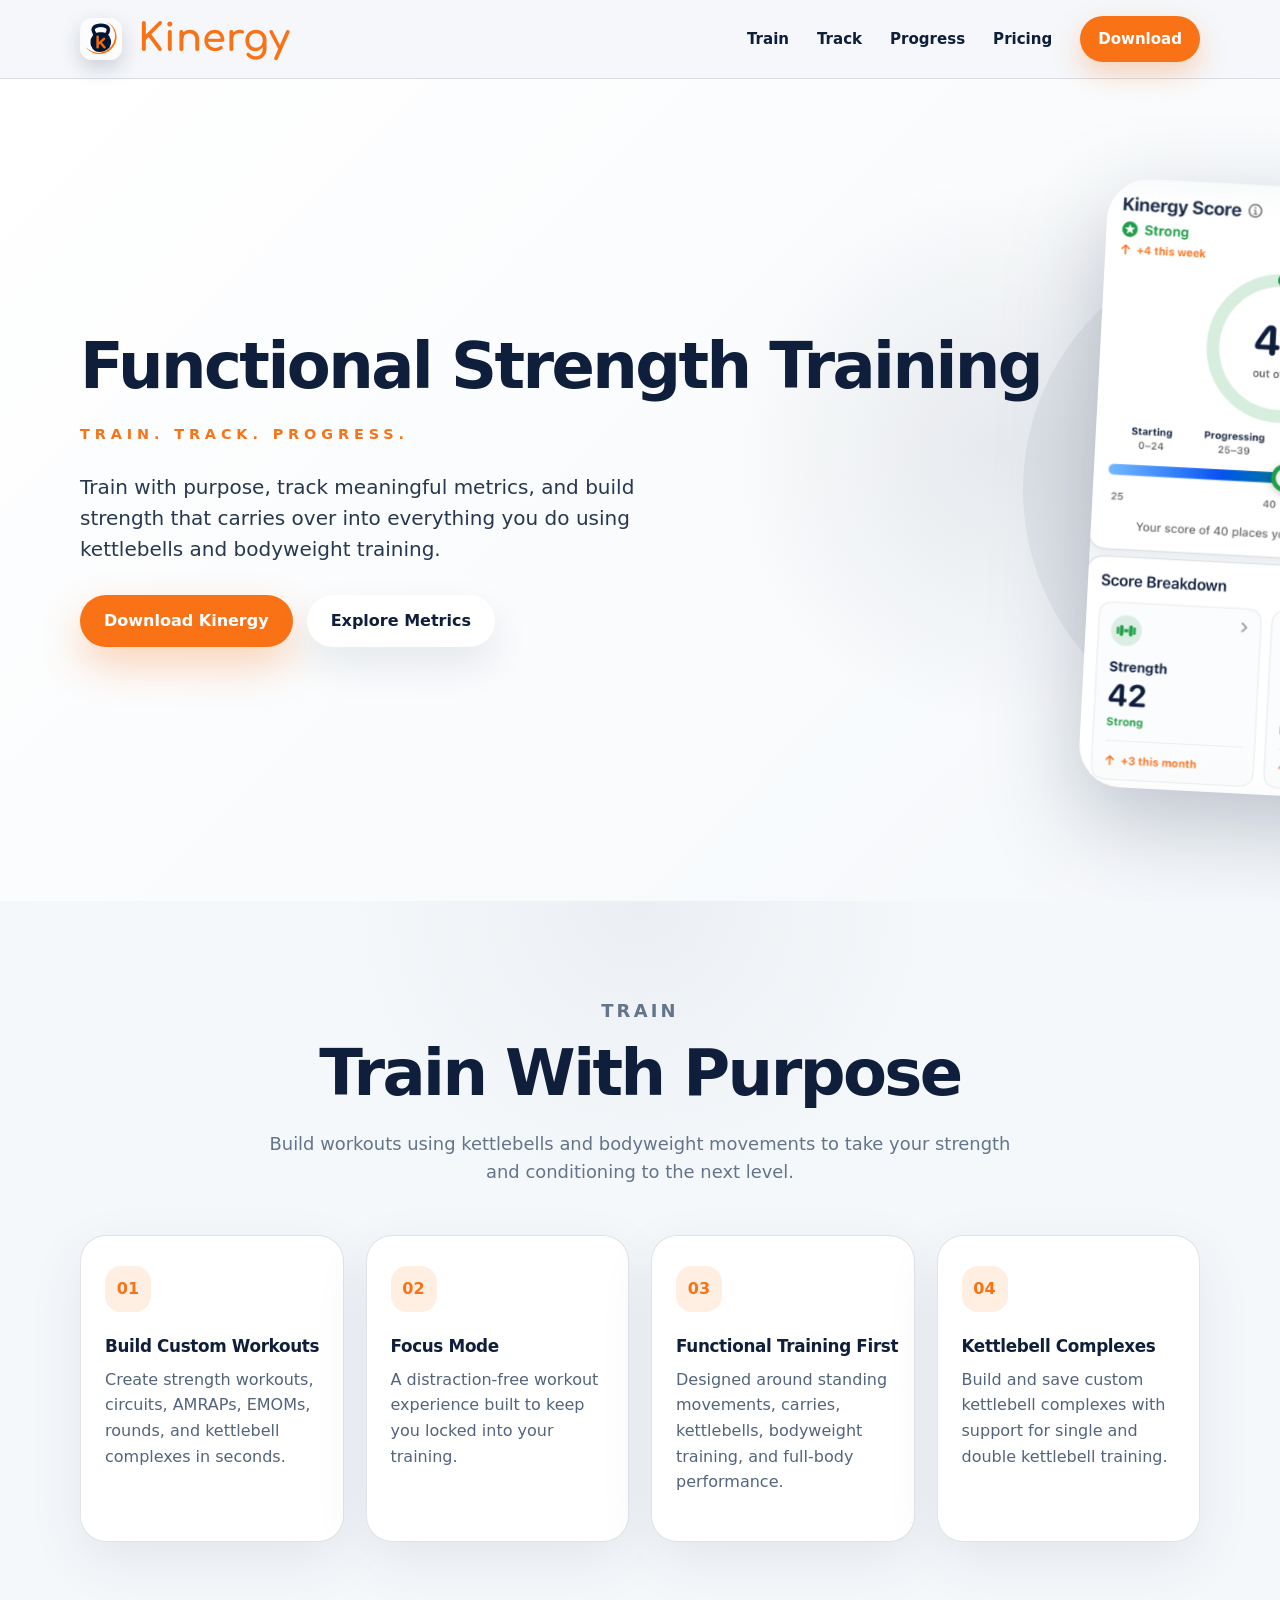
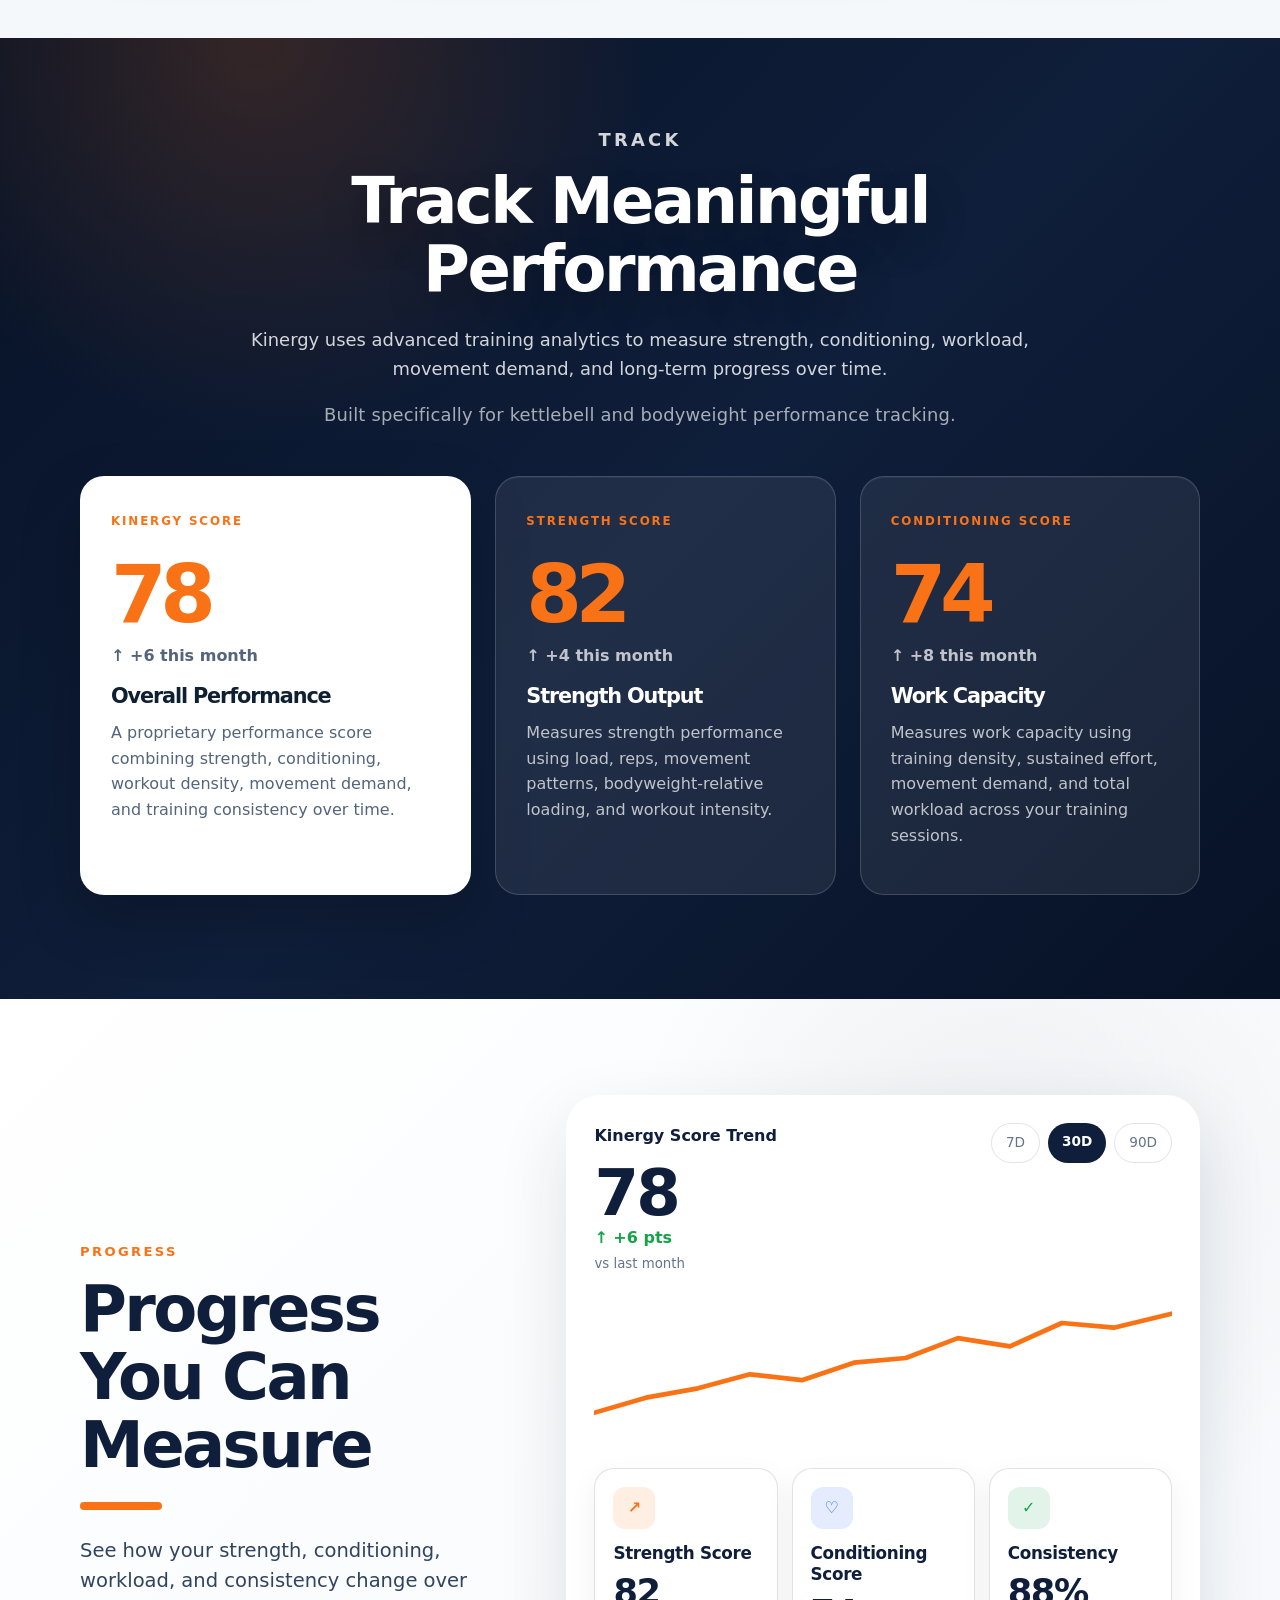
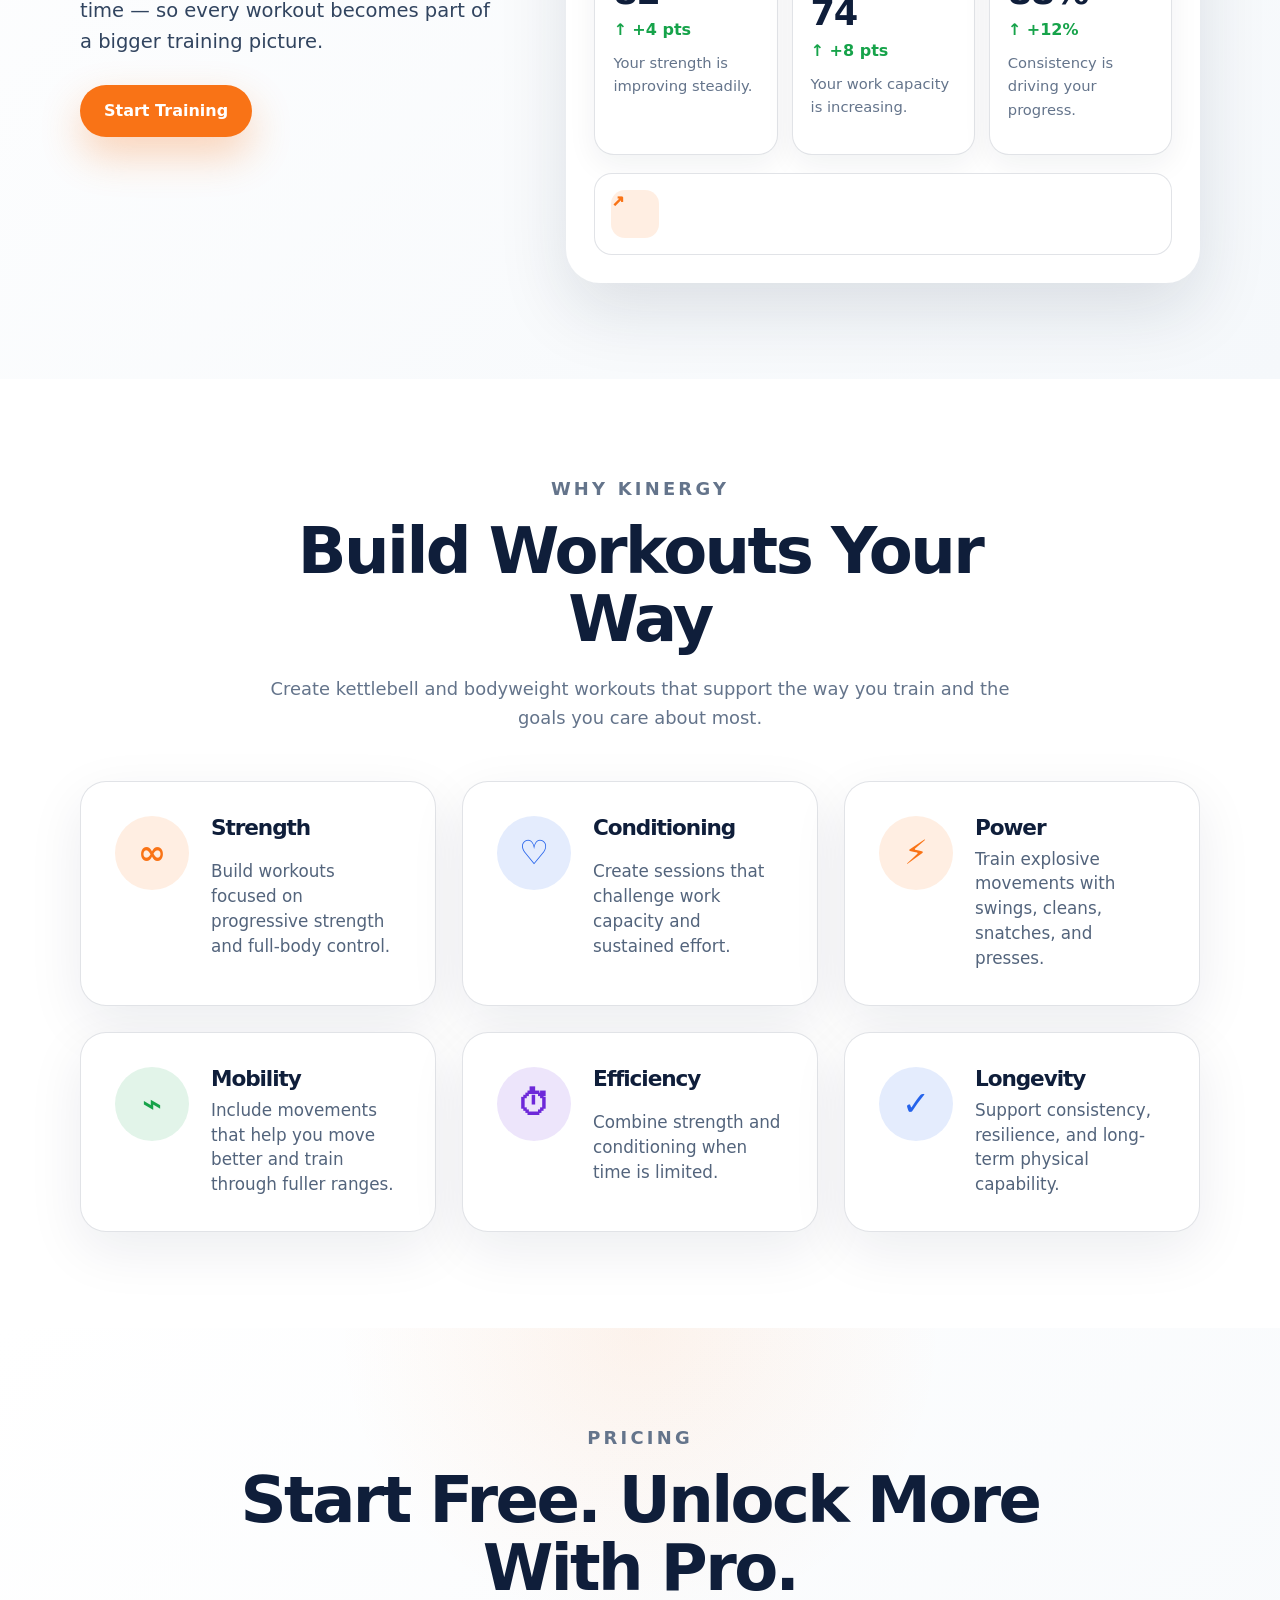
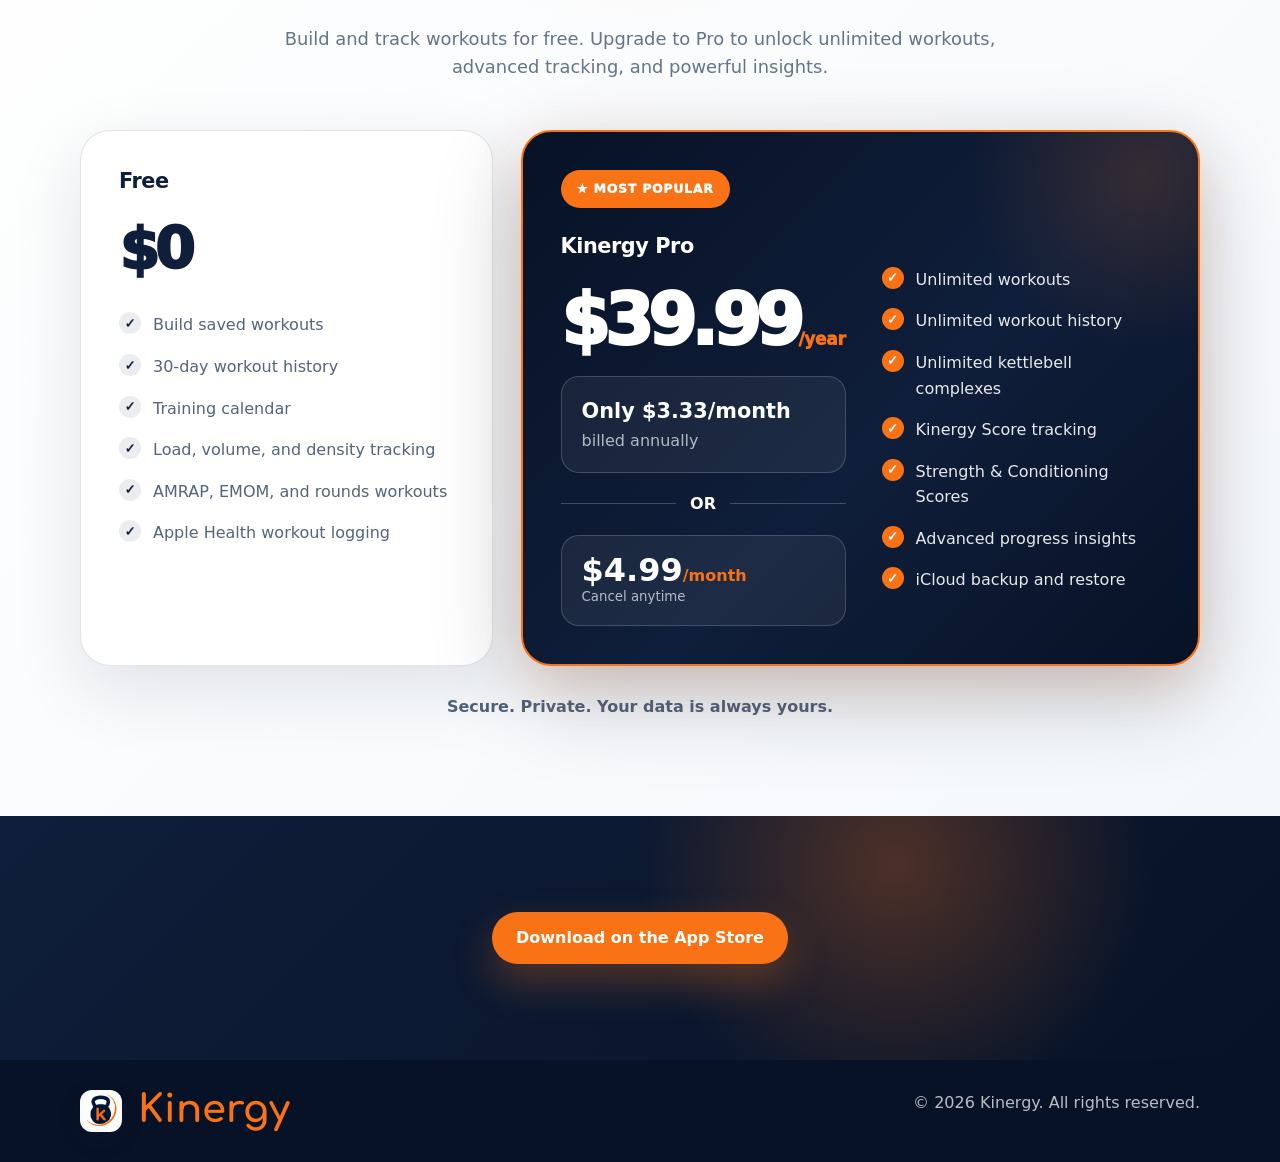
==== commit a0daf24d: "Add files via upload" ====
--- a/index.html
+++ b/index.html
@@ -185,14 +185,14 @@
         <div class="section-heading"><p class="eyebrow">Pricing</p><h2>Start Free. Unlock More With Pro.</h2><p>Build and track workouts for free. Upgrade to Pro to unlock unlimited workouts, advanced tracking, and powerful insights.</p></div>
         <div class="pricing-grid">
           <article class="pricing-card free-card"><h3>Free</h3><p class="price">$0</p><ul class="pricing-list"><li>Build saved workouts</li><li>30-day workout history</li><li>Training calendar</li><li>Load, volume, and density tracking</li><li>AMRAP, EMOM, and rounds workouts</li><li>Apple Health workout logging</li></ul></article>
-          <article class="pricing-card pro-card"><span class="badge">★ Most Popular</span><div class="pro-layout"><div><h3>Kinergy Pro</h3><p class="price pro-price">$49.99<span>/year</span></p><p class="trial-line">Includes 14-day free trial</p><div class="annual-box"><strong>Only $4.17/month</strong><span>billed annually</span></div><div class="or-divider"><span></span><strong>OR</strong><span></span></div><div class="monthly-box"><strong>$7.99<span>/month</span></strong><small>Cancel anytime</small></div></div><ul class="pricing-list pro-list"><li>Unlimited workouts</li><li>Unlimited workout history</li><li>Unlimited kettlebell complexes</li><li>Kinergy Score tracking</li><li>Strength & Conditioning Scores</li><li>Advanced progress insights</li><li>iCloud backup and restore</li></ul></div></article>
+          <article class="pricing-card pro-card"><span class="badge">★ Most Popular</span><div class="pro-layout"><div><h3>Kinergy Pro</h3><p class="price pro-price">$39.99<span>/year</span></p><p class="trial-line"></p><div class="annual-box"><strong>Only $3.33/month</strong><span>billed annually</span></div><div class="or-divider"><span></span><strong>OR</strong><span></span></div><div class="monthly-box"><strong>$4.99<span>/month</span></strong><small>Cancel anytime</small></div></div><ul class="pricing-list pro-list"><li>Unlimited workouts</li><li>Unlimited workout history</li><li>Unlimited kettlebell complexes</li><li>Kinergy Score tracking</li><li>Strength & Conditioning Scores</li><li>Advanced progress insights</li><li>iCloud backup and restore</li></ul></div></article>
         </div>
         <p class="pricing-note">Secure. Private. Your data is always yours.</p>
       </div>
     </section>
 
     <section id="download" class="section final-cta">
-      <div class="container"><p class="eyebrow">Download Kinergy</p><h2>Stronger For Everyday Life</h2><p>Train smarter. Track meaningful progress. Build strength that carries over into real life.</p><a href="#" class="button button-primary">Download on the App Store</a></div>
+      <div class="button button-primary">Download on the App Store</a></div>
     </section>
   </main>
 
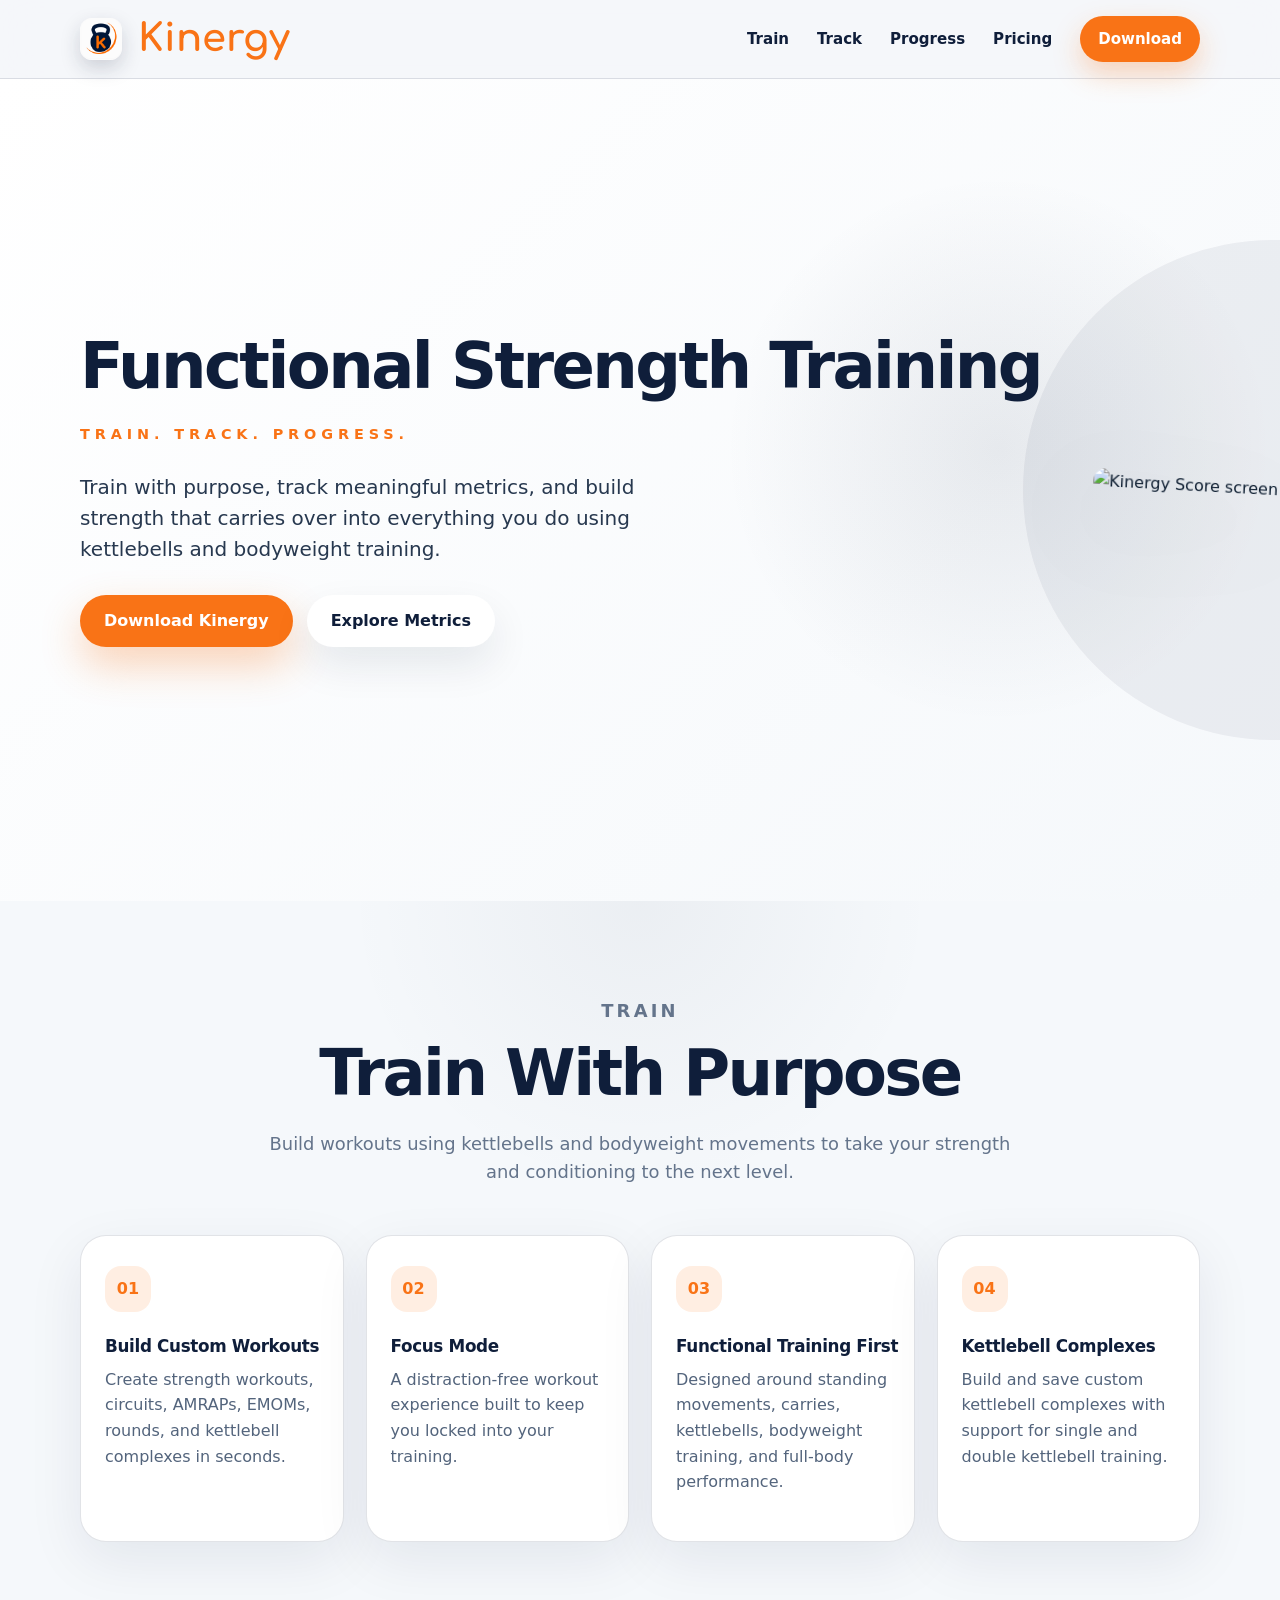
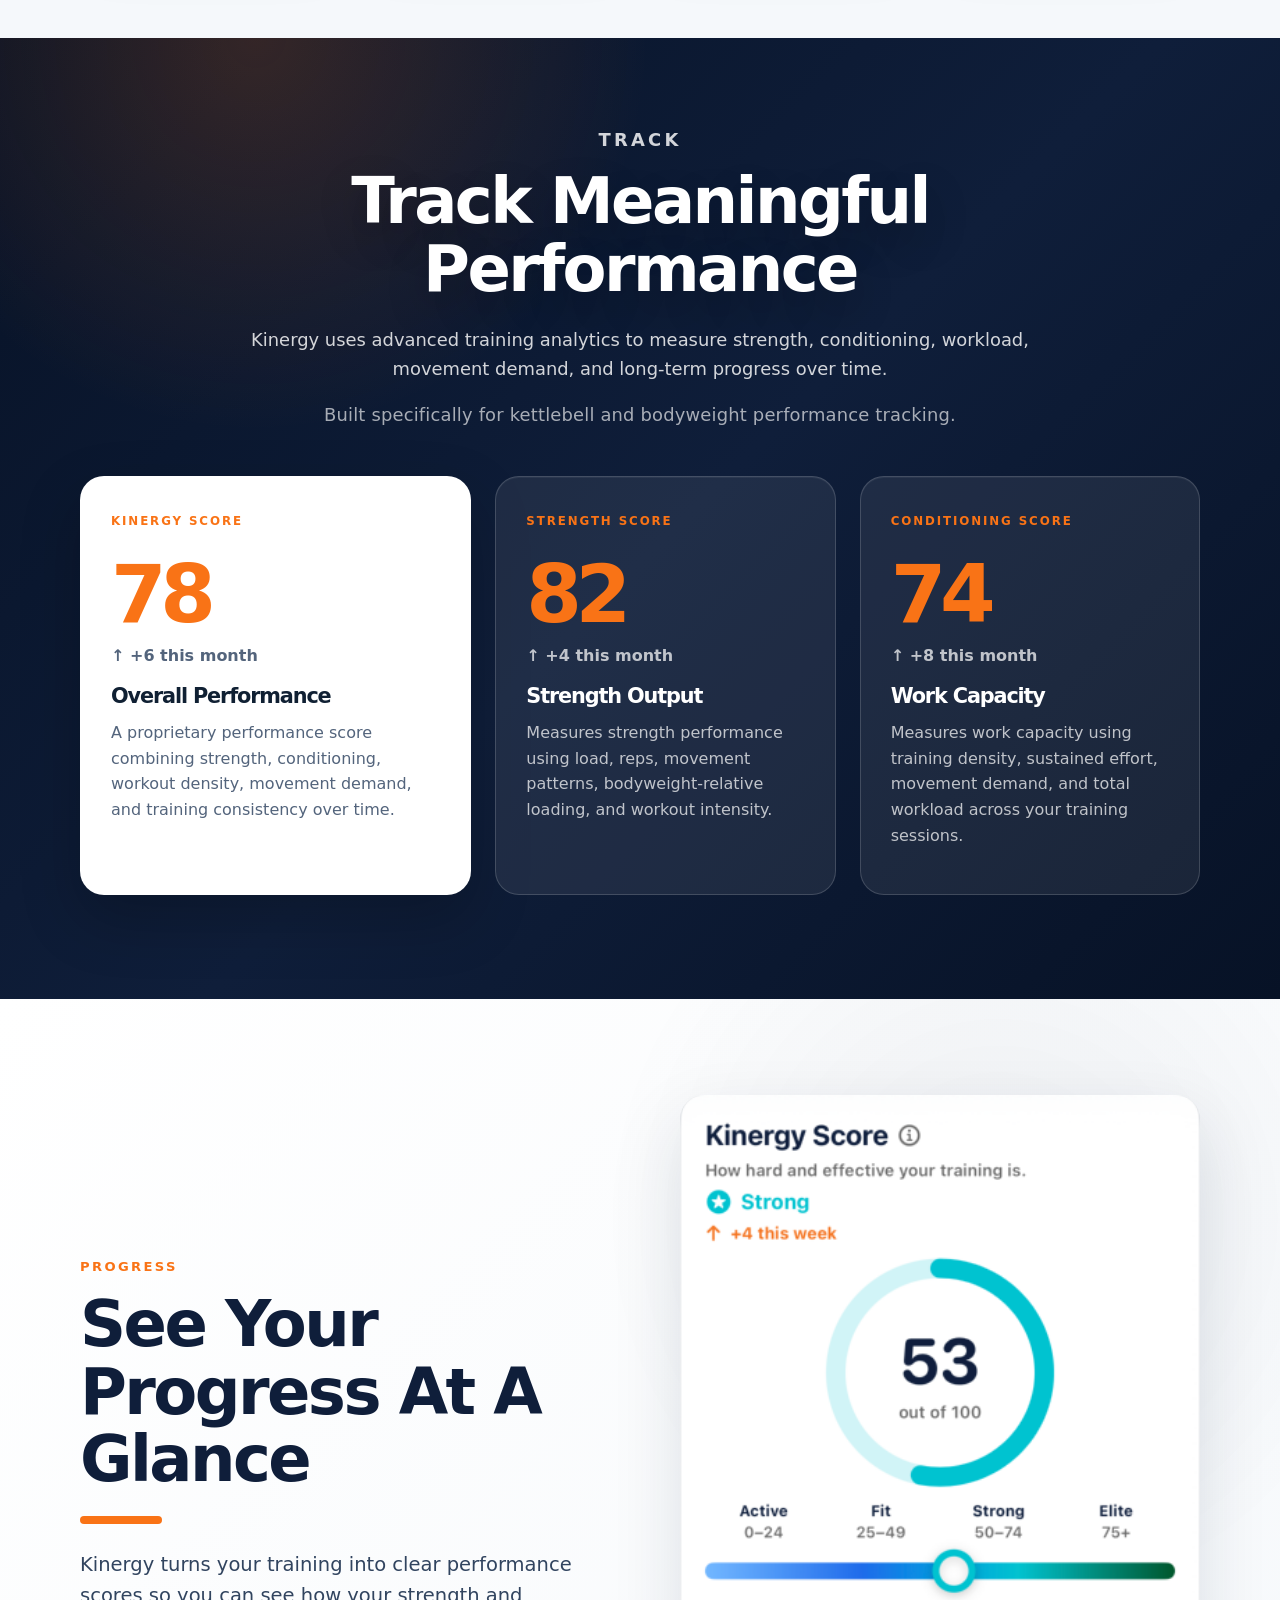
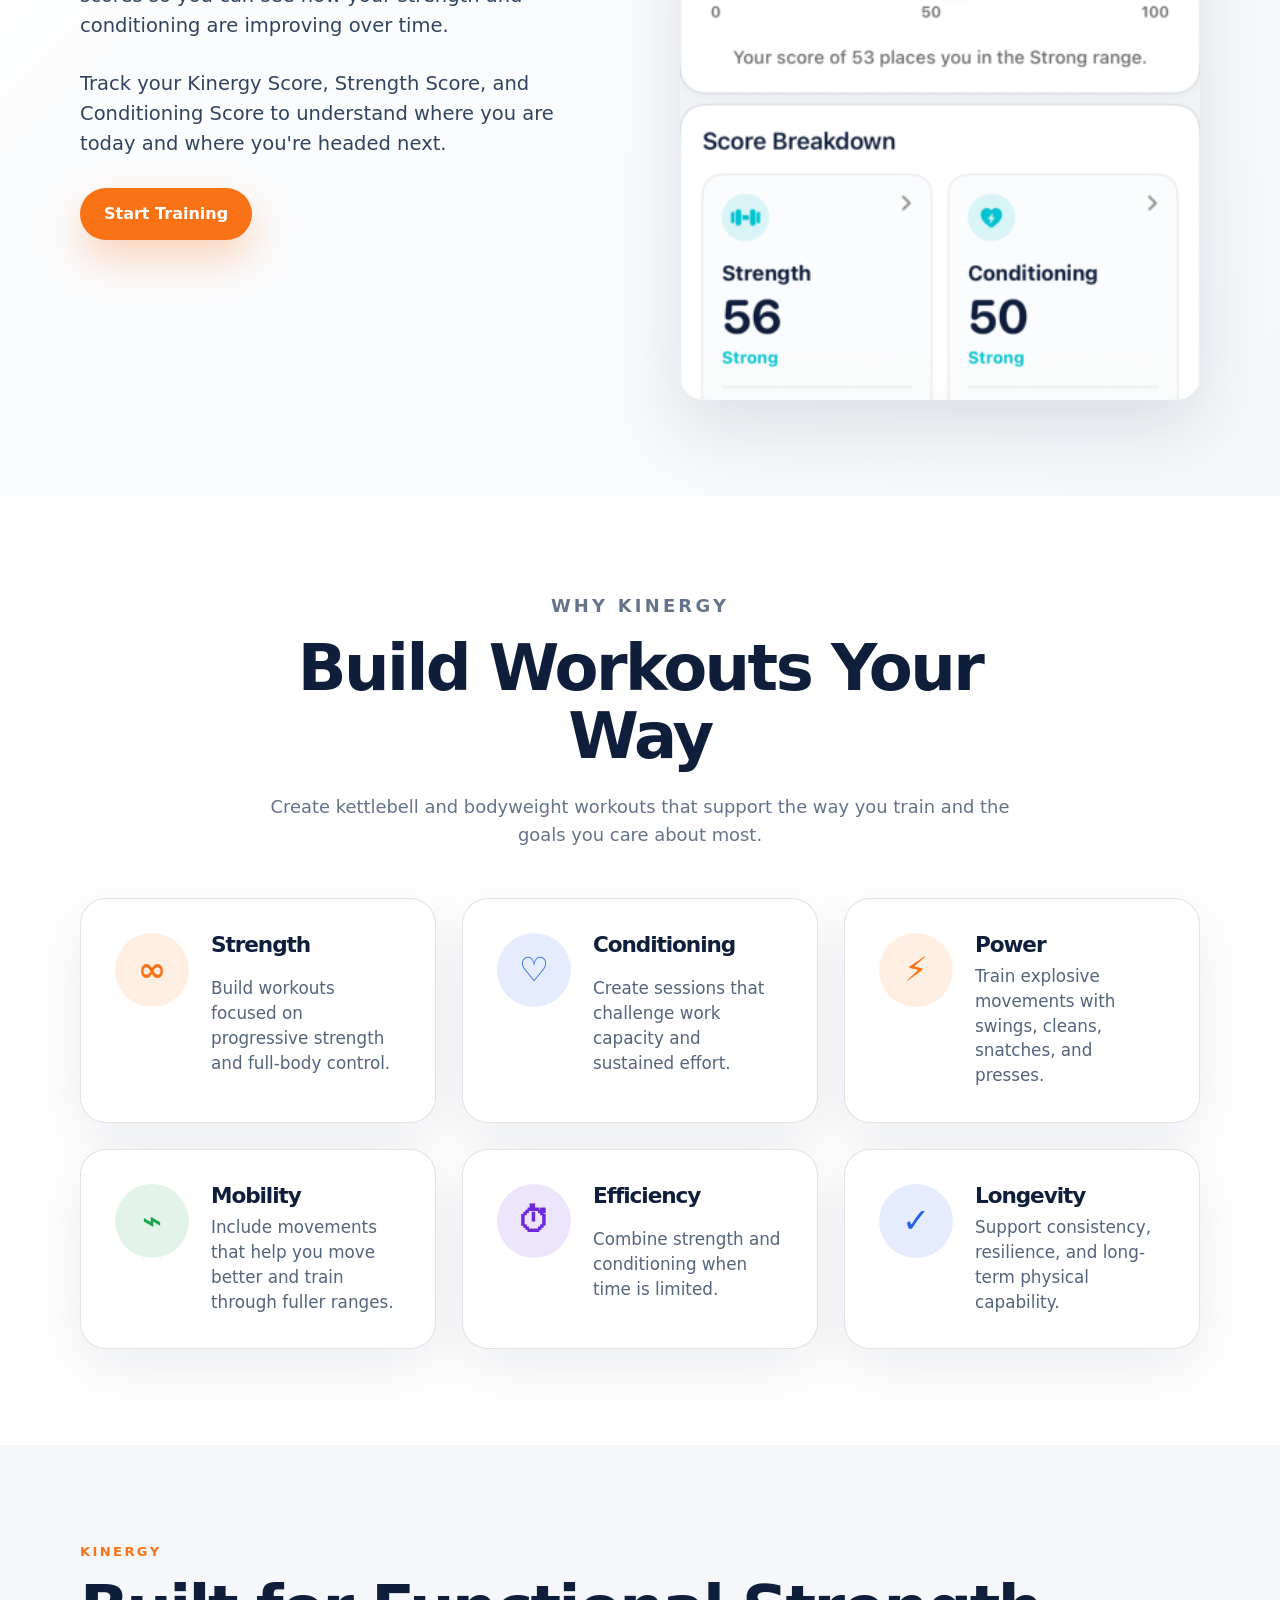
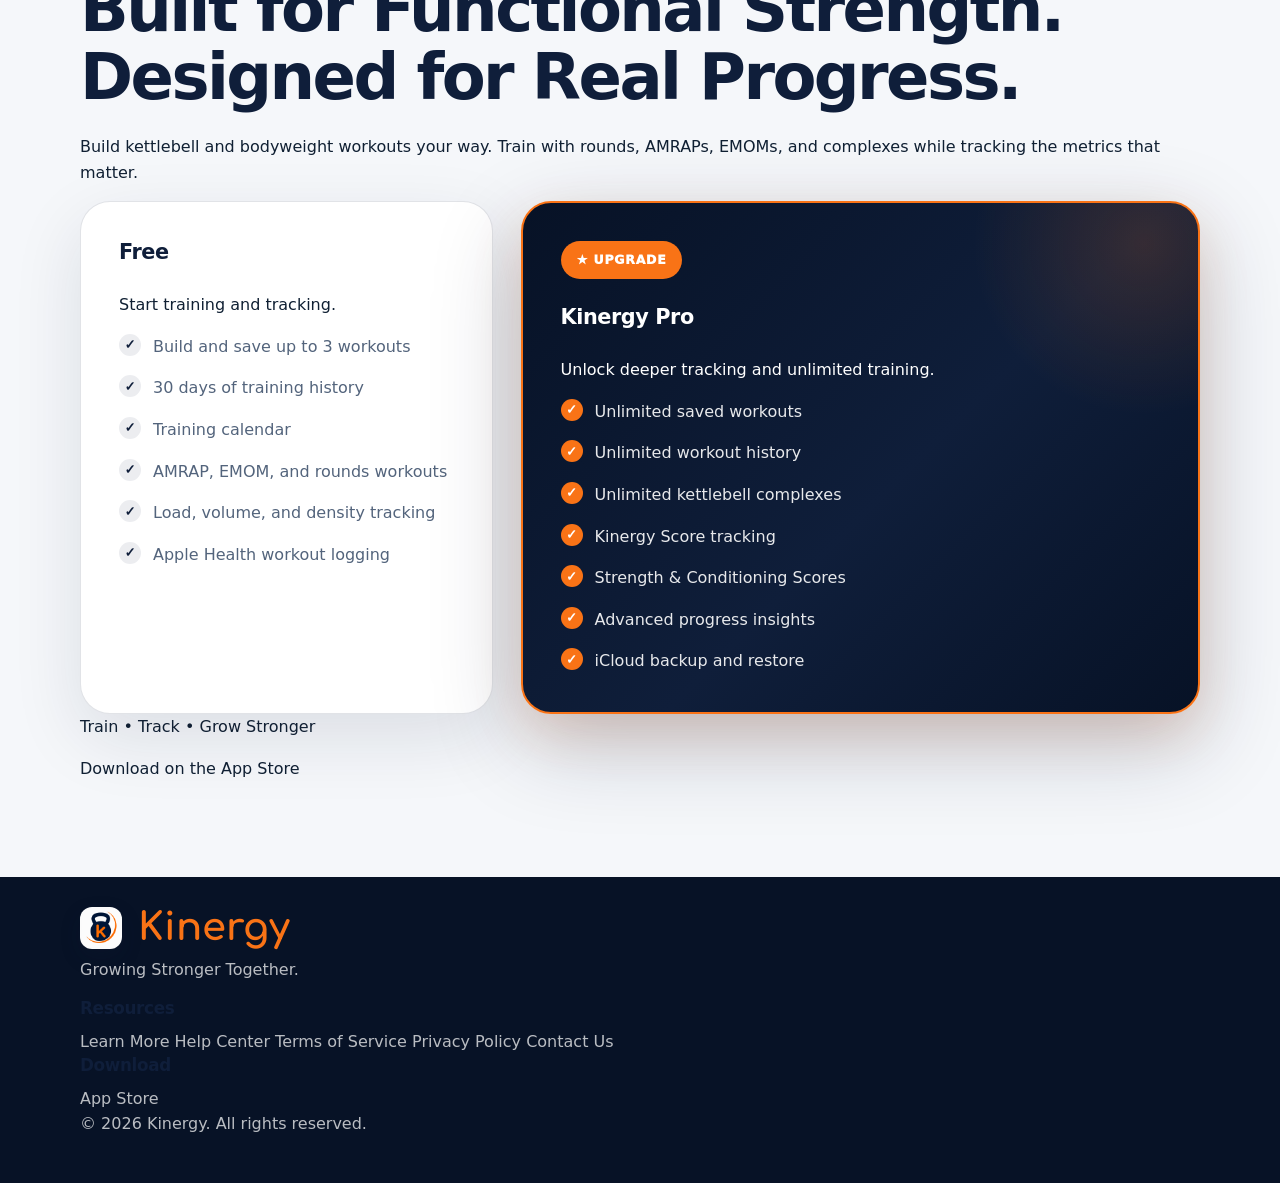
==== commit 8225b5c9: "Add files via upload" ====
--- a/index.html
+++ b/index.html
@@ -43,7 +43,7 @@
         </div>
         <div class="phone-stage" aria-label="Kinergy app preview">
           <div class="phone-mockup">
-            <img src="Kinergy_score2.png" alt="Kinergy Score screen" class="phone-screen-image">
+            <img src="KB_Push_Workout.PNG" alt="Kinergy Score screen" class="phone-screen-image">
           </div>
         </div>
       </div>
@@ -85,15 +85,16 @@
       <div class="container progress-grid">
         <div class="progress-copy">
           <p class="eyebrow">Progress</p>
-          <h2>Progress You Can Measure</h2>
+          <h2>See Your Progress At A Glance</h2>
 
           <div class="section-accent"></div>
 
           <p>
-            See how your strength, conditioning, workload,
-            and consistency change over time — so every
-            workout becomes part of a bigger training
-            picture.
+            Kinergy turns your training into clear performance scores so you can see how your strength and conditioning are improving over time.
+          </p>
+
+          <p>
+            Track your Kinergy Score, Strength Score, and Conditioning Score to understand where you are today and where you're headed next.
           </p>
 
           <a href="#download" class="button button-primary">
@@ -101,69 +102,10 @@
           </a>
         </div>
 
-        <div class="light-dashboard">
-          <div class="dashboard-top">
-            <div>
-              <div class="dashboard-label">Kinergy Score Trend</div>
-              <div class="dashboard-score-row">
-                <div>
-                  <strong>78</strong>
-                  <span>↑ +6 pts</span>
-                  <small>vs last month</small>
-                </div>
-              </div>
-            </div>
-
-            <div class="dashboard-toggle">
-              <span>7D</span>
-              <strong>30D</strong>
-              <span>90D</span>
-            </div>
-          </div>
-
-          <div class="line-chart">
-            <svg viewBox="0 0 500 120" preserveAspectRatio="none">
-              <polyline
-                fill="none"
-                stroke="#f97316"
-                stroke-width="4"
-                stroke-linecap="round"
-                stroke-linejoin="round"
-                points="0,95 45,82 90,74 135,62 180,67 225,52 270,48 315,31 360,38 405,18 450,22 500,10"
-              />
-            </svg>
-          </div>
-
-          <div class="mini-score-grid">
-            <div class="mini-card">
-              <div class="mini-icon orange">↗</div>
-              <h3>Strength Score</h3>
-              <strong>82</strong>
-              <span>↑ +4 pts</span>
-              <p>Your strength is improving steadily.</p>
-            </div>
-
-            <div class="mini-card">
-              <div class="mini-icon blue">♡</div>
-              <h3>Conditioning Score</h3>
-              <strong>74</strong>
-              <span>↑ +8 pts</span>
-              <p>Your work capacity is increasing.</p>
-            </div>
-
-            <div class="mini-card">
-              <div class="mini-icon green">✓</div>
-              <h3>Consistency</h3>
-              <strong>88%</strong>
-              <span>↑ +12%</span>
-              <p>Consistency is driving your progress.</p>
-            </div>
-          </div>
-
-          <div class="progress-list light-list">
-            <div>
-              <span class="progress-icon orange">↗</span>
-              <div>
+        <div class="score-preview" aria-label="Kinergy Score app preview">
+          <img src="Kinergy_Score.png" alt="Kinergy Score screen showing score, strength score, and conditioning score">
+        </div>
+      </div>
     </section>
 
     <section class="section philosophy-section">
@@ -180,23 +122,83 @@
       </div>
     </section>
 
-    <section id="pricing" class="section pricing-section">
-      <div class="container">
-        <div class="section-heading"><p class="eyebrow">Pricing</p><h2>Start Free. Unlock More With Pro.</h2><p>Build and track workouts for free. Upgrade to Pro to unlock unlimited workouts, advanced tracking, and powerful insights.</p></div>
-        <div class="pricing-grid">
-          <article class="pricing-card free-card"><h3>Free</h3><p class="price">$0</p><ul class="pricing-list"><li>Build saved workouts</li><li>30-day workout history</li><li>Training calendar</li><li>Load, volume, and density tracking</li><li>AMRAP, EMOM, and rounds workouts</li><li>Apple Health workout logging</li></ul></article>
-          <article class="pricing-card pro-card"><span class="badge">★ Most Popular</span><div class="pro-layout"><div><h3>Kinergy Pro</h3><p class="price pro-price">$39.99<span>/year</span></p><p class="trial-line"></p><div class="annual-box"><strong>Only $3.33/month</strong><span>billed annually</span></div><div class="or-divider"><span></span><strong>OR</strong><span></span></div><div class="monthly-box"><strong>$4.99<span>/month</span></strong><small>Cancel anytime</small></div></div><ul class="pricing-list pro-list"><li>Unlimited workouts</li><li>Unlimited workout history</li><li>Unlimited kettlebell complexes</li><li>Kinergy Score tracking</li><li>Strength & Conditioning Scores</li><li>Advanced progress insights</li><li>iCloud backup and restore</li></ul></div></article>
-        </div>
-        <p class="pricing-note">Secure. Private. Your data is always yours.</p>
-      </div>
-    </section>
-
-    <section id="download" class="section final-cta">
-      <div class="button button-primary">Download on the App Store</a></div>
+    <section id="pricing" class="section app-summary-section">
+      <div class="container app-summary-content">
+        <p class="eyebrow">Kinergy</p>
+        <h2>Built for Functional Strength.<br>Designed for Real Progress.</h2>
+
+        <p class="summary-lead">
+          Build kettlebell and bodyweight workouts your way. Train with rounds, AMRAPs, EMOMs, and complexes while tracking the metrics that matter.
+        </p>
+
+        <div class="pricing-grid compact-plan-grid">
+          <article class="pricing-card free-card compact-plan-card">
+            <h3>Free</h3>
+            <p class="plan-subtitle">Start training and tracking.</p>
+            <ul class="pricing-list">
+              <li>Build and save up to 3 workouts</li>
+              <li>30 days of training history</li>
+              <li>Training calendar</li>
+              <li>AMRAP, EMOM, and rounds workouts</li>
+              <li>Load, volume, and density tracking</li>
+              <li>Apple Health workout logging</li>
+            </ul>
+          </article>
+
+          <article class="pricing-card pro-card compact-plan-card">
+            <span class="badge">★ Upgrade</span>
+            <h3>Kinergy Pro</h3>
+            <p class="plan-subtitle">Unlock deeper tracking and unlimited training.</p>
+            <ul class="pricing-list pro-list">
+              <li>Unlimited saved workouts</li>
+              <li>Unlimited workout history</li>
+              <li>Unlimited kettlebell complexes</li>
+              <li>Kinergy Score tracking</li>
+              <li>Strength &amp; Conditioning Scores</li>
+              <li>Advanced progress insights</li>
+              <li>iCloud backup and restore</li>
+            </ul>
+          </article>
+        </div>
+
+        <p class="summary-tagline">Train • Track • Grow Stronger</p>
+
+        <div id="download" class="app-store-actions">
+          <a href="#" class="app-store-button">Download on the App Store</a>
+        </div>
+      </div>
     </section>
   </main>
 
-  <footer class="footer"><div class="container footer-content"><a href="#hero" class="logo"><img src="Kinergy_logo.png" alt="Kinergy app icon" class="app-icon"><span class="logo-text">Kinergy</span></a><p>© <span id="year"></span> Kinergy. All rights reserved.</p></div></footer>
+  <footer class="footer">
+    <div class="container footer-grid">
+      <div class="footer-brand">
+        <a href="#hero" class="logo">
+          <img src="Kinergy_logo.png" alt="Kinergy app icon" class="app-icon">
+          <span class="logo-text">Kinergy</span>
+        </a>
+        <p>Growing Stronger Together.</p>
+      </div>
+
+      <div class="footer-links">
+        <h3>Resources</h3>
+        <a href="#track">Learn More</a>
+        <a href="#">Help Center</a>
+        <a href="#">Terms of Service</a>
+        <a href="#">Privacy Policy</a>
+        <a href="#">Contact Us</a>
+      </div>
+
+      <div class="footer-links">
+        <h3>Download</h3>
+        <a href="#download">App Store</a>
+      </div>
+    </div>
+
+    <div class="container footer-bottom">
+      <p>© <span id="year"></span> Kinergy. All rights reserved.</p>
+    </div>
+  </footer>
   <script src="script.js"></script>
 </body>
 </html>
--- a/styles.css
+++ b/styles.css
@@ -1 +1 @@
-:root{--navy:#0f1e3a;--navy-2:#13284d;--orange:#f97316;--orange-dark:#ea580c;--bg:#f5f7fa;--surface:#fff;--text:#102033;--muted:#64748b;--border:rgba(15,30,58,.12);--shadow:0 24px 70px rgba(15,30,58,.13);--radius:26px}*{box-sizing:border-box}html{scroll-behavior:smooth}body{margin:0;font-family:Inter,ui-sans-serif,system-ui,-apple-system,BlinkMacSystemFont,"Segoe UI",sans-serif;background:var(--bg);color:var(--text);line-height:1.6}a{color:inherit;text-decoration:none}.container{width:min(1120px,calc(100% - 40px));margin:0 auto}.section{padding:96px 0}.site-header{position:sticky;top:0;z-index:100;background:rgba(245,247,250,.9);backdrop-filter:blur(18px);border-bottom:1px solid var(--border)}.nav{min-height:78px;display:flex;align-items:center;justify-content:space-between}.logo{display:inline-flex;align-items:center;gap:16px}.app-icon{width:42px;height:42px;border-radius:12px;object-fit:cover;box-shadow:0 8px 20px rgba(15,30,58,.18)}.logo-text{font-family:"Comfortaa",sans-serif;font-size:2.4rem;font-weight:700;color:var(--orange);line-height:1}.nav-links{display:flex;align-items:center;gap:28px;font-weight:750;font-size:.94rem;color:var(--navy)}.nav-links a{transition:color .2s ease}.nav-links a:hover{color:var(--orange)}.nav-cta{background:var(--orange);color:#fff!important;padding:11px 18px;border-radius:999px;box-shadow:0 12px 28px rgba(249,115,22,.28)}.nav-toggle{display:none;width:42px;height:42px;border:0;background:var(--surface);border-radius:12px;box-shadow:0 10px 30px rgba(15,30,58,.08)}.nav-toggle span{display:block;width:18px;height:2px;margin:4px auto;background:var(--navy);border-radius:999px}.eyebrow{color:var(--orange);font-size:.82rem;font-weight:900;text-transform:uppercase;letter-spacing:.18em;margin:0 0 14px}h1,h2,h3,p{margin-top:0}h1,h2{font-size:clamp(2.6rem,5vw,4.25rem);line-height:1.06;letter-spacing:-.04em;color:var(--navy);margin-bottom:22px;font-weight:850}h1{white-space:nowrap}h3{color:var(--navy);font-size:clamp(1.05rem,1.25vw,1.25rem);line-height:1.25;letter-spacing:-.02em;margin-bottom:10px;font-weight:850}.hero{min-height:calc(100vh - 78px);display:flex;align-items:center;background:radial-gradient(circle at 78% 45%,rgba(15,30,58,.08),transparent 25%),linear-gradient(135deg,#fff 0%,#f5f8fb 100%);overflow:hidden}.hero-grid{display:grid;grid-template-columns:1fr .95fr;gap:52px;align-items:center}.hero-tagline{color:var(--orange);font-size:.9rem;font-weight:900;text-transform:uppercase;letter-spacing:.34em;margin:0 0 26px}.hero-subtitle{max-width:560px;font-size:1.25rem;line-height:1.55;color:#27384f;margin-bottom:30px}.hero-actions{display:flex;gap:14px;flex-wrap:wrap}.button{display:inline-flex;align-items:center;justify-content:center;min-height:52px;padding:0 24px;border-radius:999px;font-weight:850;transition:transform .2s ease,box-shadow .2s ease,background .2s ease}.button:hover{transform:translateY(-2px)}.button-primary{background:var(--orange);color:#fff;box-shadow:0 18px 40px rgba(249,115,22,.3)}.button-primary:hover{background:var(--orange-dark)}.button-secondary{background:#fff;color:var(--navy);box-shadow:0 18px 40px rgba(15,30,58,.09)}.phone-stage{position:relative;display:grid;place-items:center}.phone-stage:before{content:"";position:absolute;width:500px;height:500px;border-radius:50%;background:rgba(15,30,58,.055);z-index:0}.phone-mockup{position:relative;z-index:1;width:min(360px,82vw);transform:rotate(3deg);filter:drop-shadow(0 32px 45px rgba(15,30,58,.25))}.phone-screen-image{width:100%;display:block;border-radius:42px}.section-heading{max-width:760px;margin:0 auto 48px;text-align:center}.section-heading p{font-size:1.12rem;color:var(--muted)}.section-heading.light h2,.section-heading.light p{color:#fff}.train-section{background:radial-gradient(circle at 50% 0%,rgba(15,30,58,.045),transparent 30%),#f5f8fb}.feature-grid{display:grid;grid-template-columns:repeat(4,minmax(0,1fr));gap:22px}.feature-card{background:var(--surface);border:1px solid var(--border);border-radius:var(--radius);padding:30px 24px;box-shadow:0 18px 55px rgba(15,30,58,.08)}.feature-card h3{white-space:nowrap}.feature-card p{color:#53647c}.icon{width:46px;height:46px;display:grid;place-items:center;border-radius:16px;background:rgba(249,115,22,.12);color:var(--orange);font-weight:900;margin-bottom:24px}.track-section{background:radial-gradient(circle at 20% 0%,rgba(249,115,22,.18),transparent 28%),linear-gradient(135deg,#071226 0%,#0f1e3a 52%,#071226 100%);padding-top:88px;padding-bottom:104px}.track-section .section-heading{max-width:860px;margin-bottom:46px}.track-section .eyebrow{color:var(--orange)}.track-section h2{color:#fff;text-shadow:0 18px 42px rgba(0,0,0,.24)}.track-section .section-heading p{color:rgba(255,255,255,.82)}.track-micro{margin-top:14px;color:rgba(255,255,255,.64)!important;font-size:.98rem;letter-spacing:.01em}.metric-grid{display:grid;grid-template-columns:1.15fr 1fr 1fr;gap:24px}.metric-card{background:rgba(255,255,255,.075);border:1px solid rgba(255,255,255,.16);border-radius:24px;padding:30px;color:#fff;min-height:390px;box-shadow:inset 0 1px 0 rgba(255,255,255,.05)}.metric-card.featured{background:#fff;color:var(--text);border-color:rgba(255,255,255,.8);box-shadow:0 24px 60px rgba(0,0,0,.22)}.metric-label{color:var(--orange);font-weight:900;text-transform:uppercase;letter-spacing:.16em;font-size:.74rem}.metric-value{display:block;font-size:5rem;line-height:.95;letter-spacing:-.08em;color:var(--orange);margin:24px 0 10px}.metric-trend{font-weight:900}.metric-card h3{color:inherit;font-size:1.3rem;letter-spacing:-.055em}.metric-card p{color:rgba(255,255,255,.72)}.metric-card.featured p{color:#53647c}.progress-section{background:radial-gradient(circle at 78% 20%,rgba(15,30,58,.06),transparent 30%),linear-gradient(135deg,#fff 0%,#f5f8fb 100%)}.progress-grid{display:grid;grid-template-columns:.8fr 1.2fr;gap:64px;align-items:center}.progress-copy p:not(.eyebrow){color:#31445f;font-size:1.22rem;line-height:1.55;margin-bottom:28px;max-width:560px}.section-accent{width:82px;height:8px;border-radius:999px;background:var(--orange);margin:0 0 26px}.light-dashboard{background:#fff;border-radius:34px;padding:28px;box-shadow:0 28px 70px rgba(15,30,58,.12)}.dashboard-top{display:flex;justify-content:space-between;align-items:flex-start;gap:24px;margin-bottom:26px}.dashboard-label{color:var(--navy);font-weight:850;margin-bottom:12px}.dashboard-score-row strong{display:block;font-size:4rem;line-height:1;letter-spacing:-.04em;color:var(--navy)}.dashboard-score-row span{display:block;color:#16a34a;font-weight:850}.dashboard-score-row small{color:#64748b}.dashboard-toggle{display:inline-flex;gap:8px}.dashboard-toggle span,.dashboard-toggle strong{padding:8px 14px;border-radius:999px;font-size:.85rem}.dashboard-toggle span{border:1px solid rgba(15,30,58,.12);color:#64748b}.dashboard-toggle strong{background:var(--navy);color:#fff}.line-chart{height:140px;margin-bottom:26px}.line-chart svg{width:100%;height:100%}.mini-score-grid{display:grid;grid-template-columns:repeat(3,1fr);gap:14px;margin-bottom:18px}.mini-card{background:#fff;border:1px solid var(--border);border-radius:20px;padding:18px;box-shadow:0 10px 30px rgba(15,30,58,.06)}.mini-card strong{display:block;font-size:2.2rem;line-height:1;letter-spacing:-.04em;color:var(--navy);margin:10px 0 8px}.mini-card span{color:#16a34a;font-weight:850}.mini-card p{margin-top:8px;color:#64748b;font-size:.92rem}.mini-icon{width:42px;height:42px;display:grid;place-items:center;border-radius:12px;font-weight:850;margin-bottom:14px}.mini-icon.orange{background:rgba(249,115,22,.12);color:var(--orange)}.mini-icon.blue{background:rgba(37,99,235,.12);color:#2563eb}.mini-icon.green{background:rgba(22,163,74,.12);color:#16a34a}.progress-list{display:grid;gap:10px}.progress-list>div{display:grid;grid-template-columns:auto 1fr auto;gap:16px;align-items:center;background:#fff;border:1px solid var(--border);border-radius:18px;padding:16px}.progress-list strong,.progress-list span{display:block}.progress-list strong{color:var(--navy);font-size:1.08rem;letter-spacing:-.02em}.progress-list span{color:#53647c;font-size:.96rem}.progress-list em{font-style:normal;color:var(--navy);font-size:2rem;line-height:1}.progress-icon{width:48px;height:48px;display:grid;place-items:center;border-radius:14px;font-weight:950;font-size:1.1rem}.progress-icon.orange{background:rgba(249,115,22,.12);color:var(--orange)}.progress-icon.blue{background:rgba(37,99,235,.12);color:#2563eb}.progress-icon.green{background:rgba(22,163,74,.12);color:#16a34a}.light-list>div{background:#fff}.philosophy-section{background:#fff}.benefit-grid{display:grid;grid-template-columns:repeat(3,1fr);gap:26px}.benefit-grid div{display:grid;grid-template-columns:auto 1fr;column-gap:22px;row-gap:6px;align-items:start;background:var(--surface);border:1px solid var(--border);border-radius:26px;padding:34px;box-shadow:0 18px 55px rgba(15,30,58,.08)}.benefit-icon{grid-row:span 2;width:74px;height:74px;display:grid;place-items:center;border-radius:999px;font-size:2.1rem;font-weight:900}.benefit-icon.orange{background:rgba(249,115,22,.12);color:var(--orange)}.benefit-icon.blue{background:rgba(37,99,235,.12);color:#2563eb}.benefit-icon.green{background:rgba(22,163,74,.12);color:#16a34a}.benefit-icon.purple{background:rgba(109,40,217,.12);color:#6d28d9}.benefit-grid strong{color:var(--navy);font-size:1.35rem;line-height:1.15;letter-spacing:-.05em}.benefit-grid span:not(.benefit-icon){color:#53647c;font-size:1.05rem;line-height:1.48}.pricing-section{background:radial-gradient(circle at 50% 0%,rgba(249,115,22,.08),transparent 24%),linear-gradient(135deg,#fff 0%,#f5f8fb 100%)}.pricing-section .section-heading{max-width:900px}.pricing-section .section-heading p{max-width:720px;margin-left:auto;margin-right:auto}.pricing-grid{display:grid;grid-template-columns:.85fr 1.4fr;gap:28px;max-width:1120px;margin:0 auto;align-items:stretch}.pricing-card{position:relative;border-radius:30px;padding:38px;box-shadow:0 24px 70px rgba(15,30,58,.11)}.free-card{background:#fff;border:1px solid var(--border)}.pro-card{background:radial-gradient(circle at 92% 8%,rgba(249,115,22,.16),transparent 22%),linear-gradient(135deg,#071226 0%,#0f1e3a 55%,#071226 100%);border:2px solid var(--orange);color:#fff;box-shadow:0 30px 90px rgba(15,30,58,.24),0 20px 50px rgba(249,115,22,.16)}.pricing-card h3{font-size:1.3rem;margin-bottom:26px}.pro-card h3{color:#fff}.badge{display:inline-flex;align-items:center;gap:6px;background:var(--orange);color:#fff;padding:9px 16px;border-radius:999px;font-size:.78rem;text-transform:uppercase;letter-spacing:.06em;font-weight:950;margin-bottom:26px}.price{font-size:3.6rem;line-height:1;font-weight:950;letter-spacing:-.08em;color:var(--navy);margin-bottom:34px}.pro-price{color:#fff;font-size:4.4rem;margin-bottom:12px}.price span,.pro-price span{font-size:1.05rem;letter-spacing:-.01em;color:#6b7b92}.pro-price span{color:var(--orange)}.trial-line{color:#8af0b0;font-weight:900;margin-bottom:20px}.pro-layout{display:grid;grid-template-columns:.9fr 1fr;gap:36px;align-items:center}.annual-box,.monthly-box{border:1px solid rgba(255,255,255,.18);background:rgba(255,255,255,.06);border-radius:18px;padding:18px 20px}.annual-box strong,.annual-box span,.monthly-box strong,.monthly-box small{display:block}.annual-box strong{font-size:1.3rem;color:#fff}.annual-box span,.monthly-box small{color:rgba(255,255,255,.68)}.monthly-box strong{font-size:2rem;color:#fff;line-height:1}.monthly-box strong span{color:var(--orange);font-size:1rem}.or-divider{display:grid;grid-template-columns:1fr auto 1fr;gap:14px;align-items:center;margin:18px 0;color:#fff}.or-divider span{height:1px;background:rgba(255,255,255,.22)}.pricing-list{list-style:none;padding:0;margin:0;display:grid;gap:16px}.pricing-list li{position:relative;color:#53647c;padding-left:34px}.pro-list li{color:rgba(255,255,255,.9)}.pricing-list li:before{content:"✓";position:absolute;left:0;top:0;width:22px;height:22px;display:grid;place-items:center;border-radius:50%;background:rgba(15,30,58,.08);color:var(--navy);font-size:.82rem;font-weight:950}.pro-list li:before{background:var(--orange);color:#fff}.pricing-note{margin:28px auto 0;text-align:center;color:#53647c;font-weight:800}.final-cta{background:radial-gradient(circle at 70% 20%,rgba(249,115,22,.28),transparent 28%),linear-gradient(135deg,var(--navy) 0%,#071226 100%);color:#fff;text-align:center}.final-cta h2{color:#fff}.final-cta p:not(.eyebrow){max-width:620px;margin:0 auto 28px;color:rgba(255,255,255,.76);font-size:1.12rem}.footer{background:#071226;color:rgba(255,255,255,.72);padding:30px 0}.footer .logo-text{color:var(--orange)}.footer-content{display:flex;align-items:center;justify-content:space-between;gap:24px}@media(max-width:920px){.section{padding:76px 0}.hero-grid,.progress-grid{grid-template-columns:1fr}.hero{min-height:auto;padding-top:44px}.hero-copy{text-align:center}.hero-subtitle{margin-left:auto;margin-right:auto}.hero-actions{justify-content:center}.feature-grid,.metric-grid,.benefit-grid,.pricing-grid{grid-template-columns:1fr 1fr}.metric-card.featured{grid-column:1/-1}.pricing-grid,.pro-layout{grid-template-columns:1fr}.progress-copy{text-align:center}.progress-copy p:not(.eyebrow),.section-accent{margin-left:auto;margin-right:auto}.nav-toggle{display:block}.nav-links{position:absolute;top:78px;left:20px;right:20px;display:none;flex-direction:column;gap:16px;background:#fff;padding:22px;border-radius:22px;box-shadow:var(--shadow)}.nav-links.is-open{display:flex}}@media(max-width:680px){.container{width:min(100% - 28px,1120px)}.logo-text{font-size:1.85rem}.app-icon{width:36px;height:36px}h1{white-space:normal;font-size:3rem}h2{font-size:3rem}.hero-tagline{letter-spacing:.22em}.hero-subtitle{font-size:1.08rem}.button{width:100%}.feature-grid,.metric-grid,.benefit-grid,.pricing-grid{grid-template-columns:1fr}.feature-card h3{white-space:normal}.phone-mockup{width:min(300px,86vw)}.phone-stage:before{width:330px;height:330px}.metric-card{min-height:auto}.light-dashboard{padding:18px;border-radius:24px}.dashboard-top{flex-direction:column}.mini-score-grid{grid-template-columns:1fr}.progress-list>div{grid-template-columns:auto 1fr}.progress-list em{display:none}.benefit-grid div{padding:26px}.benefit-icon{width:58px;height:58px;font-size:1.6rem}.pricing-card{padding:28px;border-radius:24px}.pro-price{font-size:3.5rem}.price{font-size:3rem}.pricing-list li{font-size:.95rem}.footer-content{flex-direction:column;text-align:center}}+:root{--navy:#0f1e3a;--navy-2:#13284d;--orange:#f97316;--orange-dark:#ea580c;--bg:#f5f7fa;--surface:#fff;--text:#102033;--muted:#64748b;--border:rgba(15,30,58,.12);--shadow:0 24px 70px rgba(15,30,58,.13);--radius:26px}*{box-sizing:border-box}html{scroll-behavior:smooth}body{margin:0;font-family:Inter,ui-sans-serif,system-ui,-apple-system,BlinkMacSystemFont,"Segoe UI",sans-serif;background:var(--bg);color:var(--text);line-height:1.6}a{color:inherit;text-decoration:none}.container{width:min(1120px,calc(100% - 40px));margin:0 auto}.section{padding:96px 0}.site-header{position:sticky;top:0;z-index:100;background:rgba(245,247,250,.9);backdrop-filter:blur(18px);border-bottom:1px solid var(--border)}.nav{min-height:78px;display:flex;align-items:center;justify-content:space-between}.logo{display:inline-flex;align-items:center;gap:16px}.app-icon{width:42px;height:42px;border-radius:12px;object-fit:cover;box-shadow:0 8px 20px rgba(15,30,58,.18)}.logo-text{font-family:"Comfortaa",sans-serif;font-size:2.4rem;font-weight:700;color:var(--orange);line-height:1}.nav-links{display:flex;align-items:center;gap:28px;font-weight:750;font-size:.94rem;color:var(--navy)}.nav-links a{transition:color .2s ease}.nav-links a:hover{color:var(--orange)}.nav-cta{background:var(--orange);color:#fff!important;padding:11px 18px;border-radius:999px;box-shadow:0 12px 28px rgba(249,115,22,.28)}.nav-toggle{display:none;width:42px;height:42px;border:0;background:var(--surface);border-radius:12px;box-shadow:0 10px 30px rgba(15,30,58,.08)}.nav-toggle span{display:block;width:18px;height:2px;margin:4px auto;background:var(--navy);border-radius:999px}.eyebrow{color:var(--orange);font-size:.82rem;font-weight:900;text-transform:uppercase;letter-spacing:.18em;margin:0 0 14px}h1,h2,h3,p{margin-top:0}h1,h2{font-size:clamp(2.6rem,5vw,4.25rem);line-height:1.06;letter-spacing:-.04em;color:var(--navy);margin-bottom:22px;font-weight:850}h1{white-space:nowrap}h3{color:var(--navy);font-size:clamp(1.05rem,1.25vw,1.25rem);line-height:1.25;letter-spacing:-.02em;margin-bottom:10px;font-weight:850}.hero{min-height:calc(100vh - 78px);display:flex;align-items:center;background:radial-gradient(circle at 78% 45%,rgba(15,30,58,.08),transparent 25%),linear-gradient(135deg,#fff 0%,#f5f8fb 100%);overflow:hidden}.hero-grid{display:grid;grid-template-columns:1fr .95fr;gap:52px;align-items:center}.hero-tagline{color:var(--orange);font-size:.9rem;font-weight:900;text-transform:uppercase;letter-spacing:.34em;margin:0 0 26px}.hero-subtitle{max-width:560px;font-size:1.25rem;line-height:1.55;color:#27384f;margin-bottom:30px}.hero-actions{display:flex;gap:14px;flex-wrap:wrap}.button{display:inline-flex;align-items:center;justify-content:center;min-height:52px;padding:0 24px;border-radius:999px;font-weight:850;transition:transform .2s ease,box-shadow .2s ease,background .2s ease}.button:hover{transform:translateY(-2px)}.button-primary{background:var(--orange);color:#fff;box-shadow:0 18px 40px rgba(249,115,22,.3)}.button-primary:hover{background:var(--orange-dark)}.button-secondary{background:#fff;color:var(--navy);box-shadow:0 18px 40px rgba(15,30,58,.09)}.phone-stage{position:relative;display:grid;place-items:center}.phone-stage:before{content:"";position:absolute;width:500px;height:500px;border-radius:50%;background:rgba(15,30,58,.055);z-index:0}.phone-mockup{position:relative;z-index:1;width:min(360px,82vw);transform:rotate(3deg);filter:drop-shadow(0 32px 45px rgba(15,30,58,.25))}.phone-screen-image{width:100%;display:block;border-radius:42px}.section-heading{max-width:760px;margin:0 auto 48px;text-align:center}.section-heading p{font-size:1.12rem;color:var(--muted)}.section-heading.light h2,.section-heading.light p{color:#fff}.train-section{background:radial-gradient(circle at 50% 0%,rgba(15,30,58,.045),transparent 30%),#f5f8fb}.feature-grid{display:grid;grid-template-columns:repeat(4,minmax(0,1fr));gap:22px}.feature-card{background:var(--surface);border:1px solid var(--border);border-radius:var(--radius);padding:30px 24px;box-shadow:0 18px 55px rgba(15,30,58,.08)}.feature-card h3{white-space:nowrap}.feature-card p{color:#53647c}.icon{width:46px;height:46px;display:grid;place-items:center;border-radius:16px;background:rgba(249,115,22,.12);color:var(--orange);font-weight:900;margin-bottom:24px}.track-section{background:radial-gradient(circle at 20% 0%,rgba(249,115,22,.18),transparent 28%),linear-gradient(135deg,#071226 0%,#0f1e3a 52%,#071226 100%);padding-top:88px;padding-bottom:104px}.track-section .section-heading{max-width:860px;margin-bottom:46px}.track-section .eyebrow{color:var(--orange)}.track-section h2{color:#fff;text-shadow:0 18px 42px rgba(0,0,0,.24)}.track-section .section-heading p{color:rgba(255,255,255,.82)}.track-micro{margin-top:14px;color:rgba(255,255,255,.64)!important;font-size:.98rem;letter-spacing:.01em}.metric-grid{display:grid;grid-template-columns:1.15fr 1fr 1fr;gap:24px}.metric-card{background:rgba(255,255,255,.075);border:1px solid rgba(255,255,255,.16);border-radius:24px;padding:30px;color:#fff;min-height:390px;box-shadow:inset 0 1px 0 rgba(255,255,255,.05)}.metric-card.featured{background:#fff;color:var(--text);border-color:rgba(255,255,255,.8);box-shadow:0 24px 60px rgba(0,0,0,.22)}.metric-label{color:var(--orange);font-weight:900;text-transform:uppercase;letter-spacing:.16em;font-size:.74rem}.metric-value{display:block;font-size:5rem;line-height:.95;letter-spacing:-.08em;color:var(--orange);margin:24px 0 10px}.metric-trend{font-weight:900}.metric-card h3{color:inherit;font-size:1.3rem;letter-spacing:-.055em}.metric-card p{color:rgba(255,255,255,.72)}.metric-card.featured p{color:#53647c}.progress-section{background:radial-gradient(circle at 78% 20%,rgba(15,30,58,.06),transparent 30%),linear-gradient(135deg,#fff 0%,#f5f8fb 100%)}.progress-grid{display:grid;grid-template-columns:1fr 1fr;gap:80px;align-items:center;width:100%;max-width:1120px;margin:0 auto}.progress-copy{justify-self:start}.progress-image,.score-preview,.kinergy-score-preview{width:100%;justify-self:end;display:flex;justify-content:flex-end}.progress-image img,.score-preview img,.kinergy-score-preview img{width:100%;max-width:520px;height:auto;display:block;border-radius:24px;box-shadow:0 28px 70px rgba(15,30,58,.12)}.progress-copy p:not(.eyebrow){color:#31445f;font-size:1.22rem;line-height:1.55;margin-bottom:28px;max-width:560px}.section-accent{width:82px;height:8px;border-radius:999px;background:var(--orange);margin:0 0 26px}.light-dashboard{background:#fff;border-radius:34px;padding:28px;box-shadow:0 28px 70px rgba(15,30,58,.12)}.dashboard-top{display:flex;justify-content:space-between;align-items:flex-start;gap:24px;margin-bottom:26px}.dashboard-label{color:var(--navy);font-weight:850;margin-bottom:12px}.dashboard-score-row strong{display:block;font-size:4rem;line-height:1;letter-spacing:-.04em;color:var(--navy)}.dashboard-score-row span{display:block;color:#16a34a;font-weight:850}.dashboard-score-row small{color:#64748b}.dashboard-toggle{display:inline-flex;gap:8px}.dashboard-toggle span,.dashboard-toggle strong{padding:8px 14px;border-radius:999px;font-size:.85rem}.dashboard-toggle span{border:1px solid rgba(15,30,58,.12);color:#64748b}.dashboard-toggle strong{background:var(--navy);color:#fff}.line-chart{height:140px;margin-bottom:26px}.line-chart svg{width:100%;height:100%}.mini-score-grid{display:grid;grid-template-columns:repeat(3,1fr);gap:14px;margin-bottom:18px}.mini-card{background:#fff;border:1px solid var(--border);border-radius:20px;padding:18px;box-shadow:0 10px 30px rgba(15,30,58,.06)}.mini-card strong{display:block;font-size:2.2rem;line-height:1;letter-spacing:-.04em;color:var(--navy);margin:10px 0 8px}.mini-card span{color:#16a34a;font-weight:850}.mini-card p{margin-top:8px;color:#64748b;font-size:.92rem}.mini-icon{width:42px;height:42px;display:grid;place-items:center;border-radius:12px;font-weight:850;margin-bottom:14px}.mini-icon.orange{background:rgba(249,115,22,.12);color:var(--orange)}.mini-icon.blue{background:rgba(37,99,235,.12);color:#2563eb}.mini-icon.green{background:rgba(22,163,74,.12);color:#16a34a}.progress-list{display:grid;gap:10px}.progress-list>div{display:grid;grid-template-columns:auto 1fr auto;gap:16px;align-items:center;background:#fff;border:1px solid var(--border);border-radius:18px;padding:16px}.progress-list strong,.progress-list span{display:block}.progress-list strong{color:var(--navy);font-size:1.08rem;letter-spacing:-.02em}.progress-list span{color:#53647c;font-size:.96rem}.progress-list em{font-style:normal;color:var(--navy);font-size:2rem;line-height:1}.progress-icon{width:48px;height:48px;display:grid;place-items:center;border-radius:14px;font-weight:950;font-size:1.1rem}.progress-icon.orange{background:rgba(249,115,22,.12);color:var(--orange)}.progress-icon.blue{background:rgba(37,99,235,.12);color:#2563eb}.progress-icon.green{background:rgba(22,163,74,.12);color:#16a34a}.light-list>div{background:#fff}.philosophy-section{background:#fff}.benefit-grid{display:grid;grid-template-columns:repeat(3,1fr);gap:26px}.benefit-grid div{display:grid;grid-template-columns:auto 1fr;column-gap:22px;row-gap:6px;align-items:start;background:var(--surface);border:1px solid var(--border);border-radius:26px;padding:34px;box-shadow:0 18px 55px rgba(15,30,58,.08)}.benefit-icon{grid-row:span 2;width:74px;height:74px;display:grid;place-items:center;border-radius:999px;font-size:2.1rem;font-weight:900}.benefit-icon.orange{background:rgba(249,115,22,.12);color:var(--orange)}.benefit-icon.blue{background:rgba(37,99,235,.12);color:#2563eb}.benefit-icon.green{background:rgba(22,163,74,.12);color:#16a34a}.benefit-icon.purple{background:rgba(109,40,217,.12);color:#6d28d9}.benefit-grid strong{color:var(--navy);font-size:1.35rem;line-height:1.15;letter-spacing:-.05em}.benefit-grid span:not(.benefit-icon){color:#53647c;font-size:1.05rem;line-height:1.48}.pricing-section{background:radial-gradient(circle at 50% 0%,rgba(249,115,22,.08),transparent 24%),linear-gradient(135deg,#fff 0%,#f5f8fb 100%)}.pricing-section .section-heading{max-width:900px}.pricing-section .section-heading p{max-width:720px;margin-left:auto;margin-right:auto}.pricing-grid{display:grid;grid-template-columns:.85fr 1.4fr;gap:28px;max-width:1120px;margin:0 auto;align-items:stretch}.pricing-card{position:relative;border-radius:30px;padding:38px;box-shadow:0 24px 70px rgba(15,30,58,.11)}.free-card{background:#fff;border:1px solid var(--border)}.pro-card{background:radial-gradient(circle at 92% 8%,rgba(249,115,22,.16),transparent 22%),linear-gradient(135deg,#071226 0%,#0f1e3a 55%,#071226 100%);border:2px solid var(--orange);color:#fff;box-shadow:0 30px 90px rgba(15,30,58,.24),0 20px 50px rgba(249,115,22,.16)}.pricing-card h3{font-size:1.3rem;margin-bottom:26px}.pro-card h3{color:#fff}.badge{display:inline-flex;align-items:center;gap:6px;background:var(--orange);color:#fff;padding:9px 16px;border-radius:999px;font-size:.78rem;text-transform:uppercase;letter-spacing:.06em;font-weight:950;margin-bottom:26px}.price{font-size:3.6rem;line-height:1;font-weight:950;letter-spacing:-.08em;color:var(--navy);margin-bottom:34px}.pro-price{color:#fff;font-size:4.4rem;margin-bottom:12px}.price span,.pro-price span{font-size:1.05rem;letter-spacing:-.01em;color:#6b7b92}.pro-price span{color:var(--orange)}.trial-line{color:#8af0b0;font-weight:900;margin-bottom:20px}.pro-layout{display:grid;grid-template-columns:.9fr 1fr;gap:36px;align-items:center}.annual-box,.monthly-box{border:1px solid rgba(255,255,255,.18);background:rgba(255,255,255,.06);border-radius:18px;padding:18px 20px}.annual-box strong,.annual-box span,.monthly-box strong,.monthly-box small{display:block}.annual-box strong{font-size:1.3rem;color:#fff}.annual-box span,.monthly-box small{color:rgba(255,255,255,.68)}.monthly-box strong{font-size:2rem;color:#fff;line-height:1}.monthly-box strong span{color:var(--orange);font-size:1rem}.or-divider{display:grid;grid-template-columns:1fr auto 1fr;gap:14px;align-items:center;margin:18px 0;color:#fff}.or-divider span{height:1px;background:rgba(255,255,255,.22)}.pricing-list{list-style:none;padding:0;margin:0;display:grid;gap:16px}.pricing-list li{position:relative;color:#53647c;padding-left:34px}.pro-list li{color:rgba(255,255,255,.9)}.pricing-list li:before{content:"✓";position:absolute;left:0;top:0;width:22px;height:22px;display:grid;place-items:center;border-radius:50%;background:rgba(15,30,58,.08);color:var(--navy);font-size:.82rem;font-weight:950}.pro-list li:before{background:var(--orange);color:#fff}.pricing-note{margin:28px auto 0;text-align:center;color:#53647c;font-weight:800}.final-cta{background:radial-gradient(circle at 70% 20%,rgba(249,115,22,.28),transparent 28%),linear-gradient(135deg,var(--navy) 0%,#071226 100%);color:#fff;text-align:center}.final-cta h2{color:#fff}.final-cta p:not(.eyebrow){max-width:620px;margin:0 auto 28px;color:rgba(255,255,255,.76);font-size:1.12rem}.footer{background:#071226;color:rgba(255,255,255,.72);padding:30px 0}.footer .logo-text{color:var(--orange)}.footer-content{display:flex;align-items:center;justify-content:space-between;gap:24px}@media(max-width:920px){.section{padding:76px 0}.hero-grid,.progress-grid{grid-template-columns:1fr;gap:44px}.hero{min-height:auto;padding-top:44px}.hero-copy{text-align:center}.hero-subtitle{margin-left:auto;margin-right:auto}.hero-actions{justify-content:center}.feature-grid,.metric-grid,.benefit-grid,.pricing-grid{grid-template-columns:1fr 1fr}.metric-card.featured{grid-column:1/-1}.pricing-grid,.pro-layout{grid-template-columns:1fr}.progress-copy{text-align:center;justify-self:center}.progress-copy p:not(.eyebrow),.section-accent{margin-left:auto;margin-right:auto}.progress-image,.score-preview,.kinergy-score-preview{justify-content:center;justify-self:center}.progress-image img,.score-preview img,.kinergy-score-preview img{max-width:430px}.nav-toggle{display:block}.nav-links{position:absolute;top:78px;left:20px;right:20px;display:none;flex-direction:column;gap:16px;background:#fff;padding:22px;border-radius:22px;box-shadow:var(--shadow)}.nav-links.is-open{display:flex}}@media(max-width:680px){.container{width:min(100% - 28px,1120px)}.logo-text{font-size:1.85rem}.app-icon{width:36px;height:36px}h1{white-space:normal;font-size:3rem}h2{font-size:3rem}.hero-tagline{letter-spacing:.22em}.hero-subtitle{font-size:1.08rem}.button{width:100%}.feature-grid,.metric-grid,.benefit-grid,.pricing-grid{grid-template-columns:1fr}.feature-card h3{white-space:normal}.phone-mockup{width:min(300px,86vw)}.phone-stage:before{width:330px;height:330px}.metric-card{min-height:auto}.light-dashboard{padding:18px;border-radius:24px}.dashboard-top{flex-direction:column}.mini-score-grid{grid-template-columns:1fr}.progress-list>div{grid-template-columns:auto 1fr}.progress-list em{display:none}.benefit-grid div{padding:26px}.benefit-icon{width:58px;height:58px;font-size:1.6rem}.pricing-card{padding:28px;border-radius:24px}.pro-price{font-size:3.5rem}.price{font-size:3rem}.pricing-list li{font-size:.95rem}.footer-content{flex-direction:column;text-align:center}}
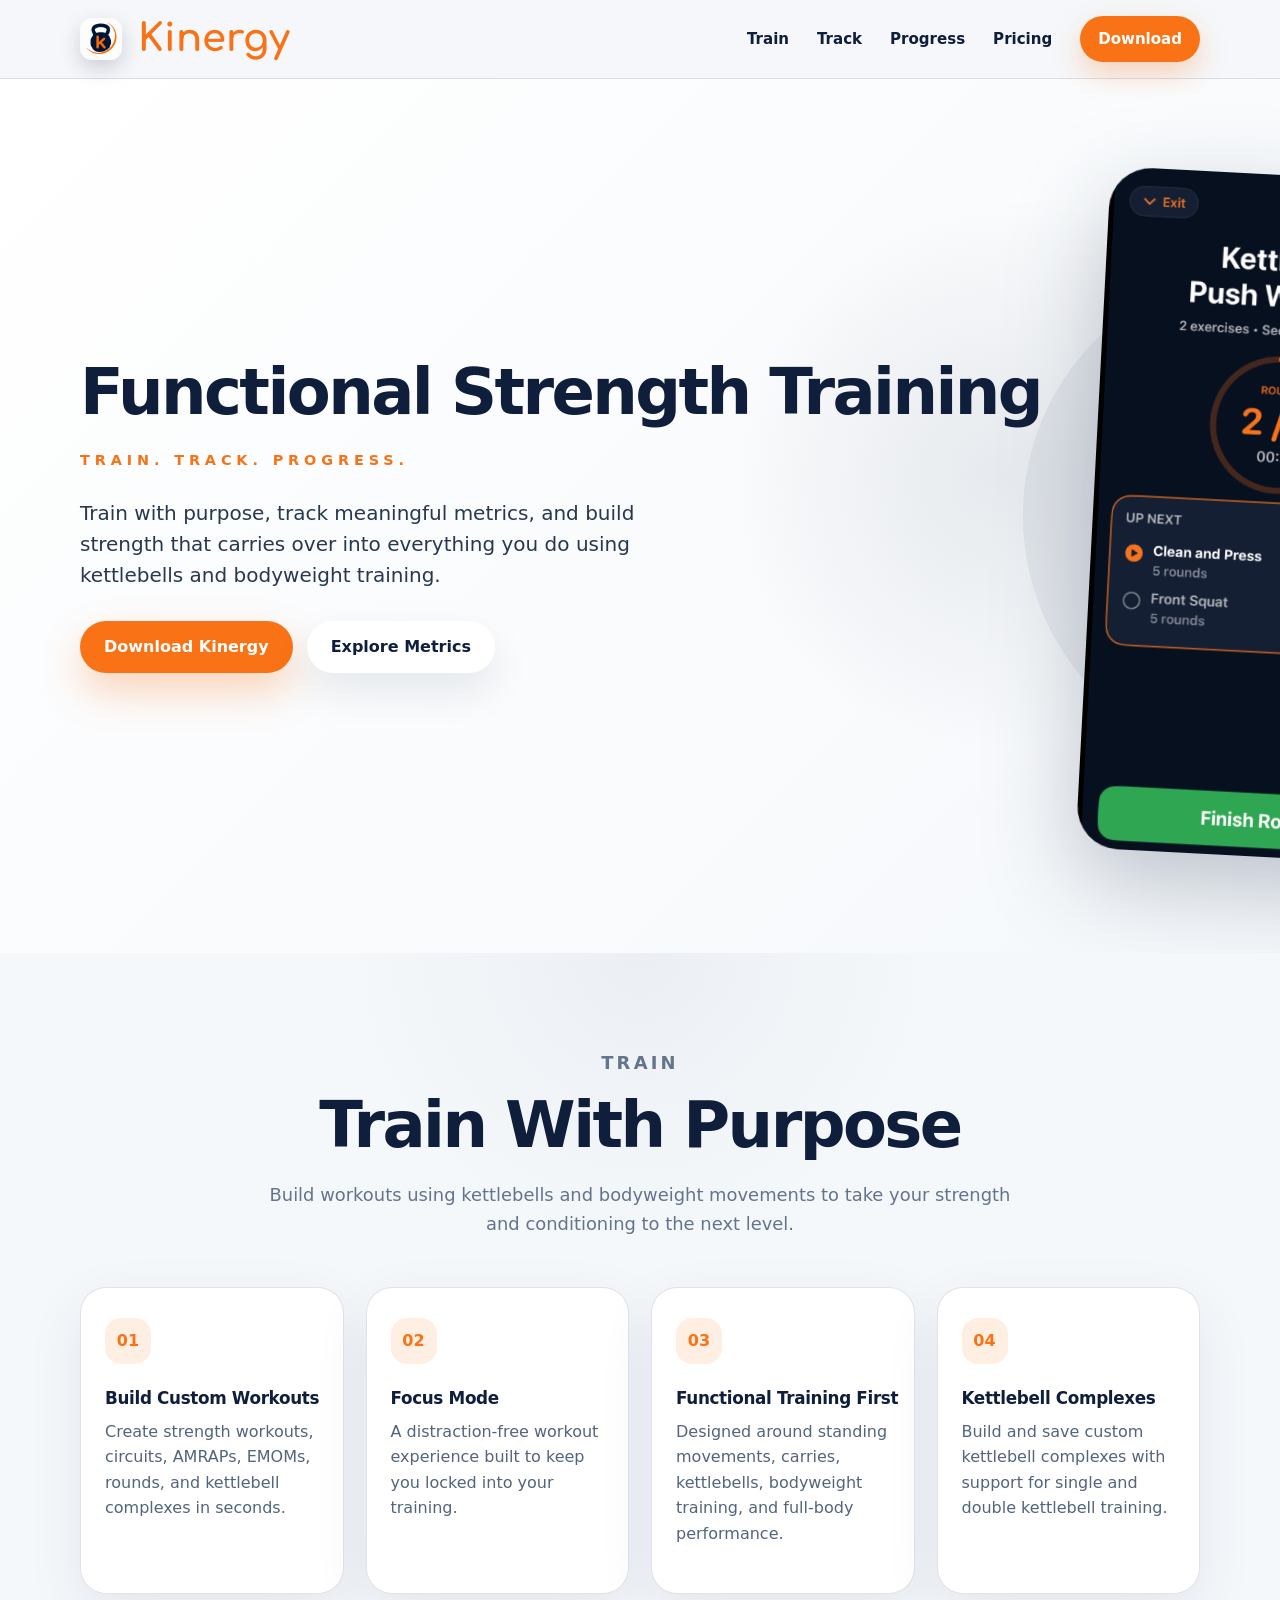
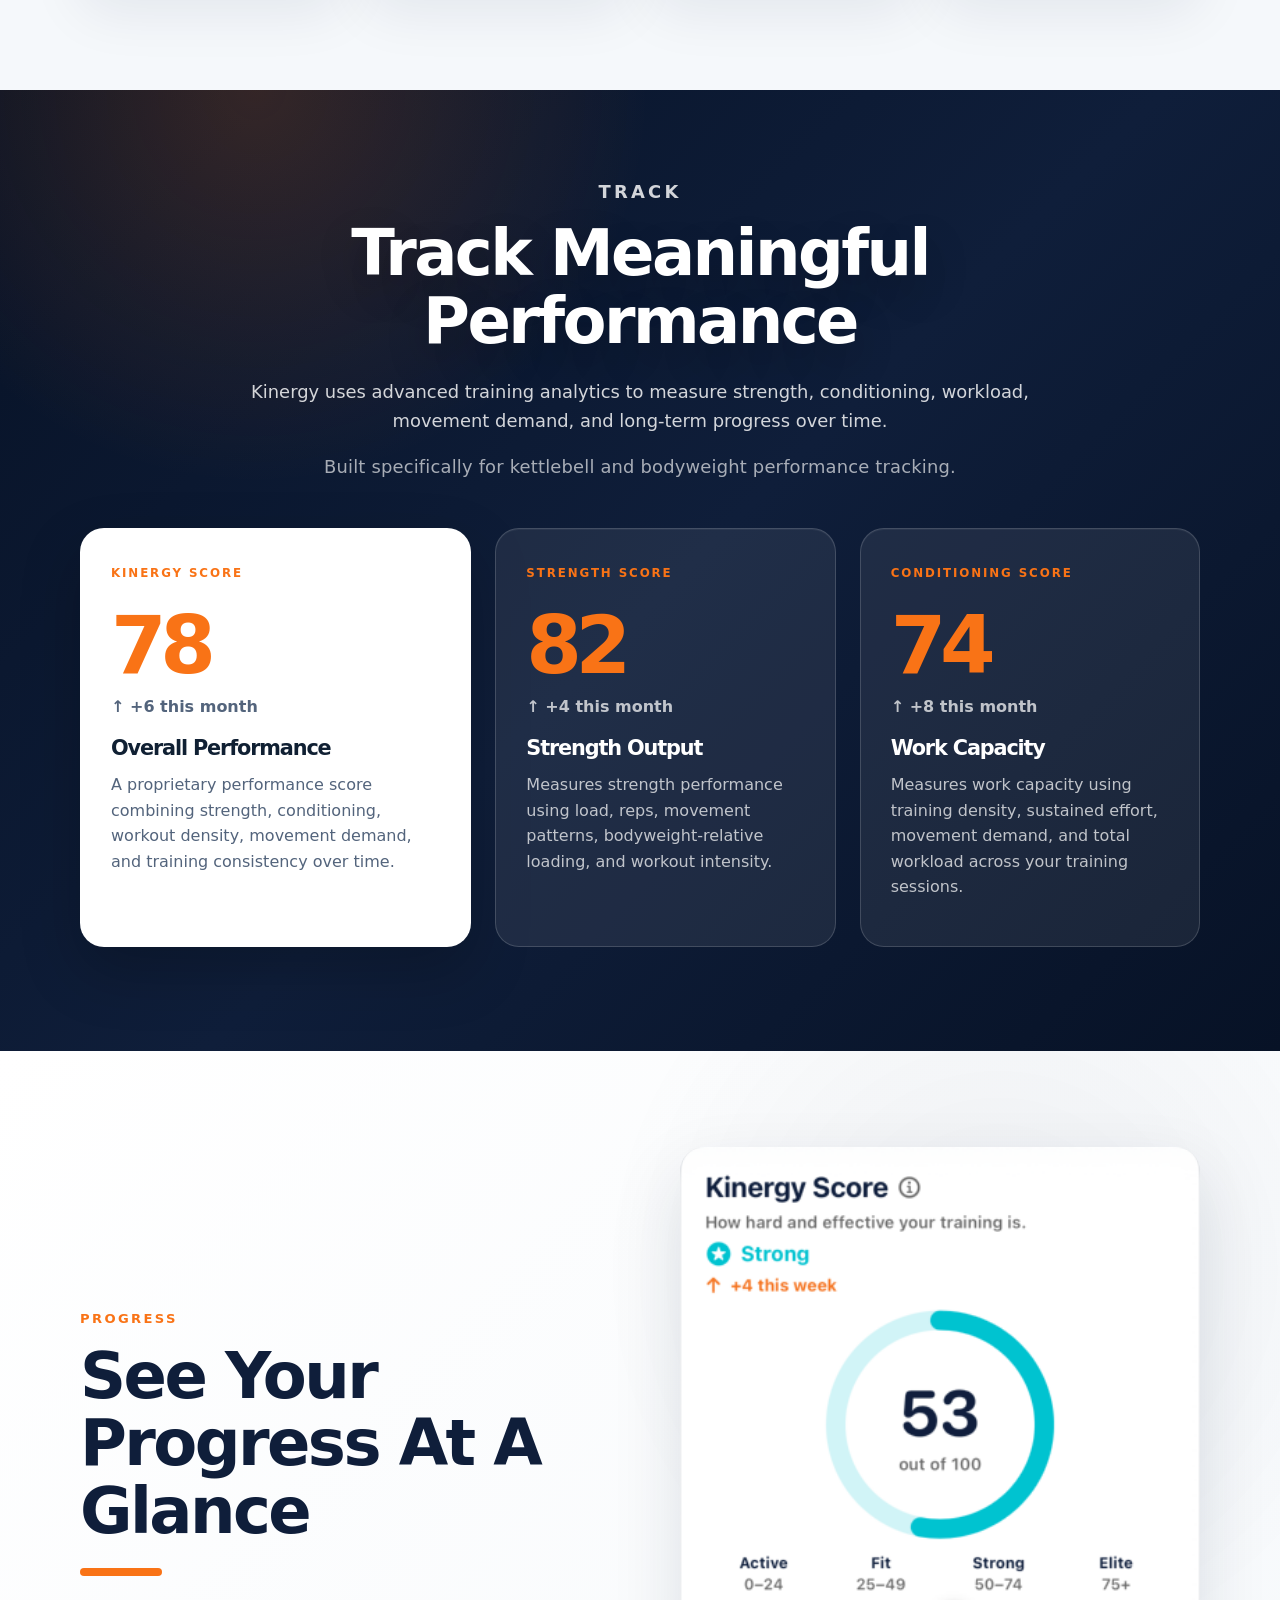
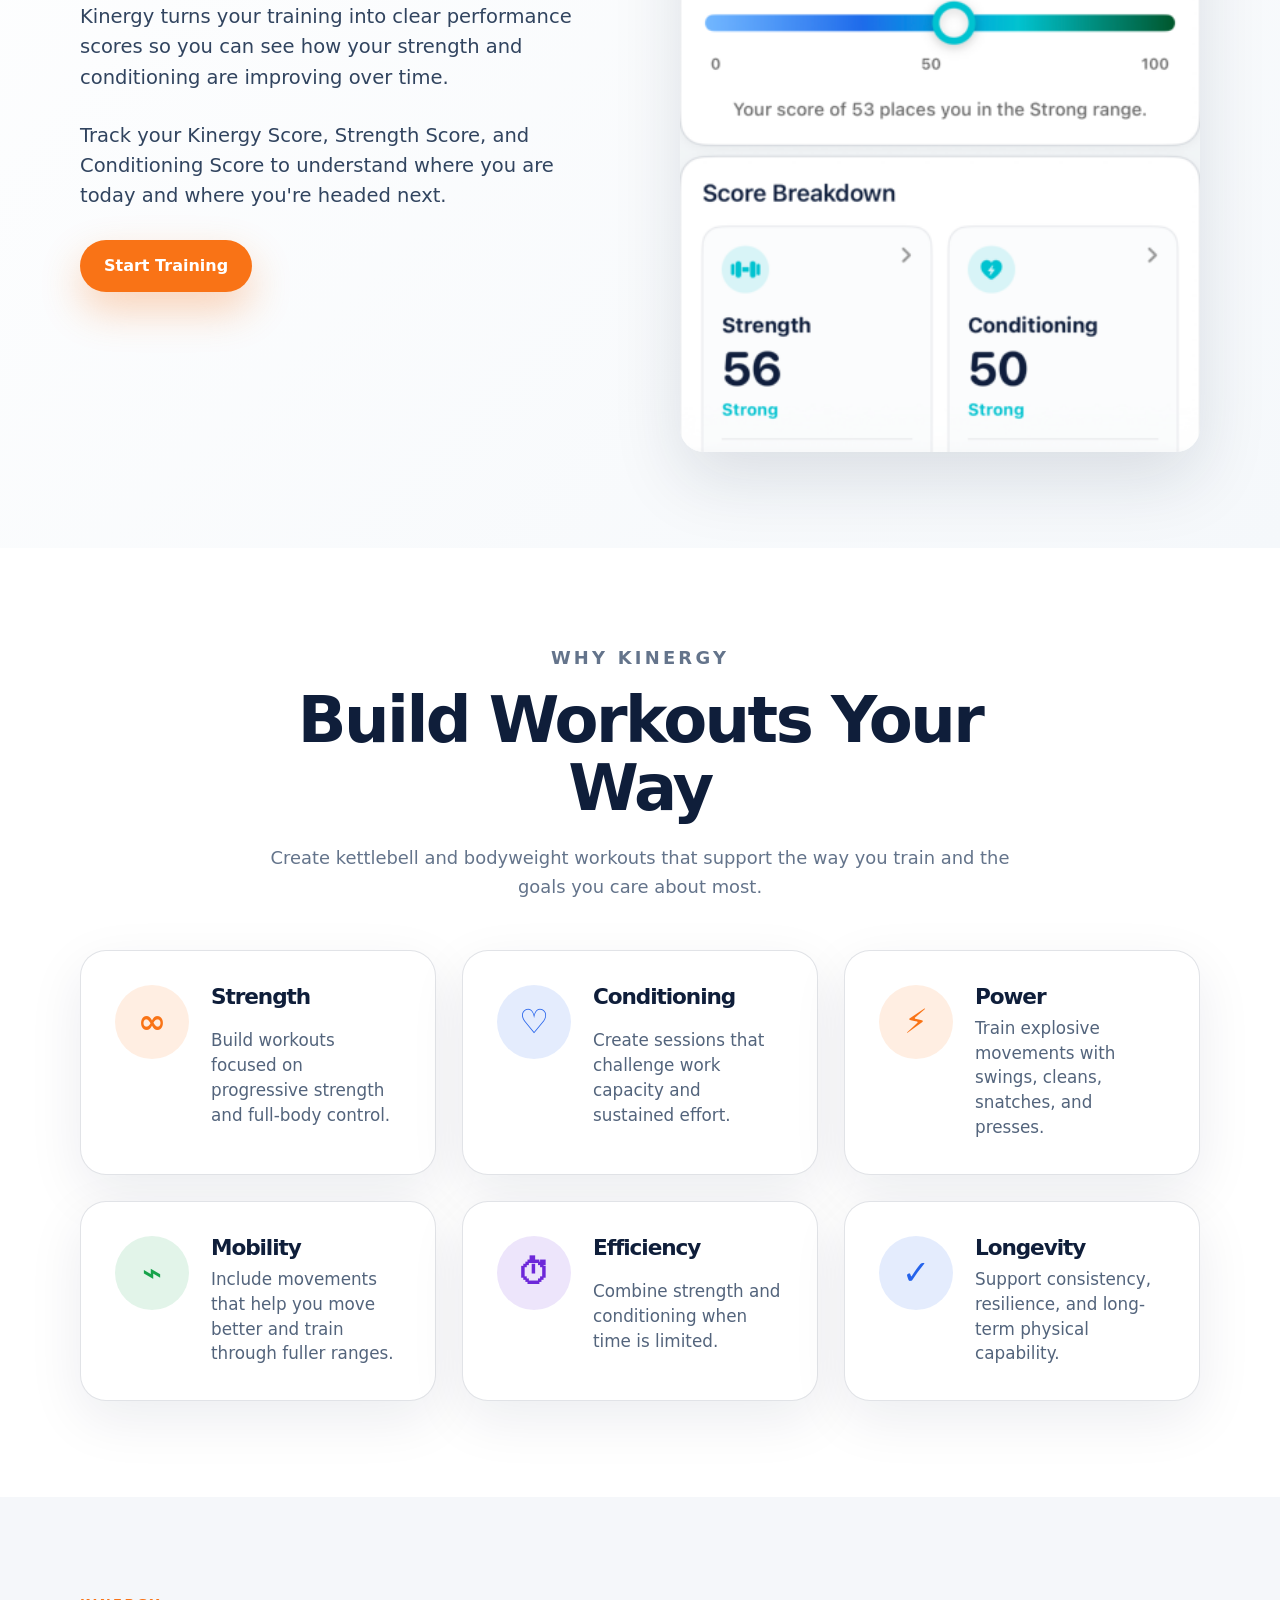
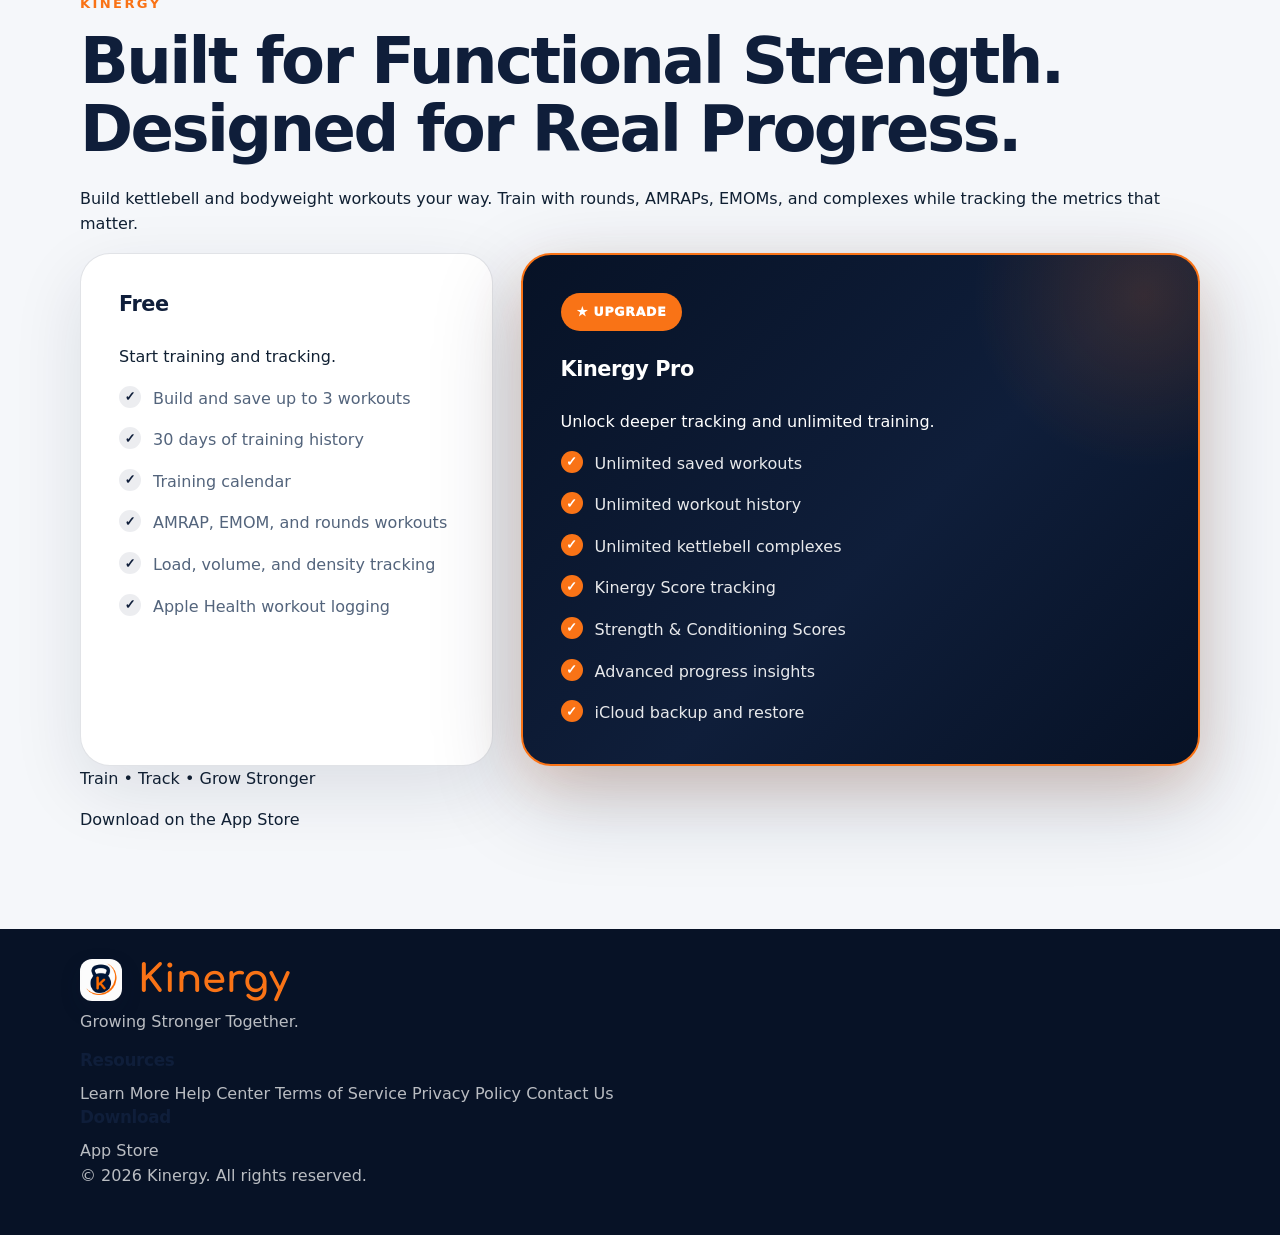
==== commit 120a000e: "Add files via upload" ====
--- a/index.html
+++ b/index.html
@@ -43,7 +43,7 @@
         </div>
         <div class="phone-stage" aria-label="Kinergy app preview">
           <div class="phone-mockup">
-            <img src="KB_Push_Workout.PNG" alt="Kinergy Score screen" class="phone-screen-image">
+            <img src="KB_Push_Workout.png" alt="Kinergy Score screen" class="phone-screen-image">
           </div>
         </div>
       </div>
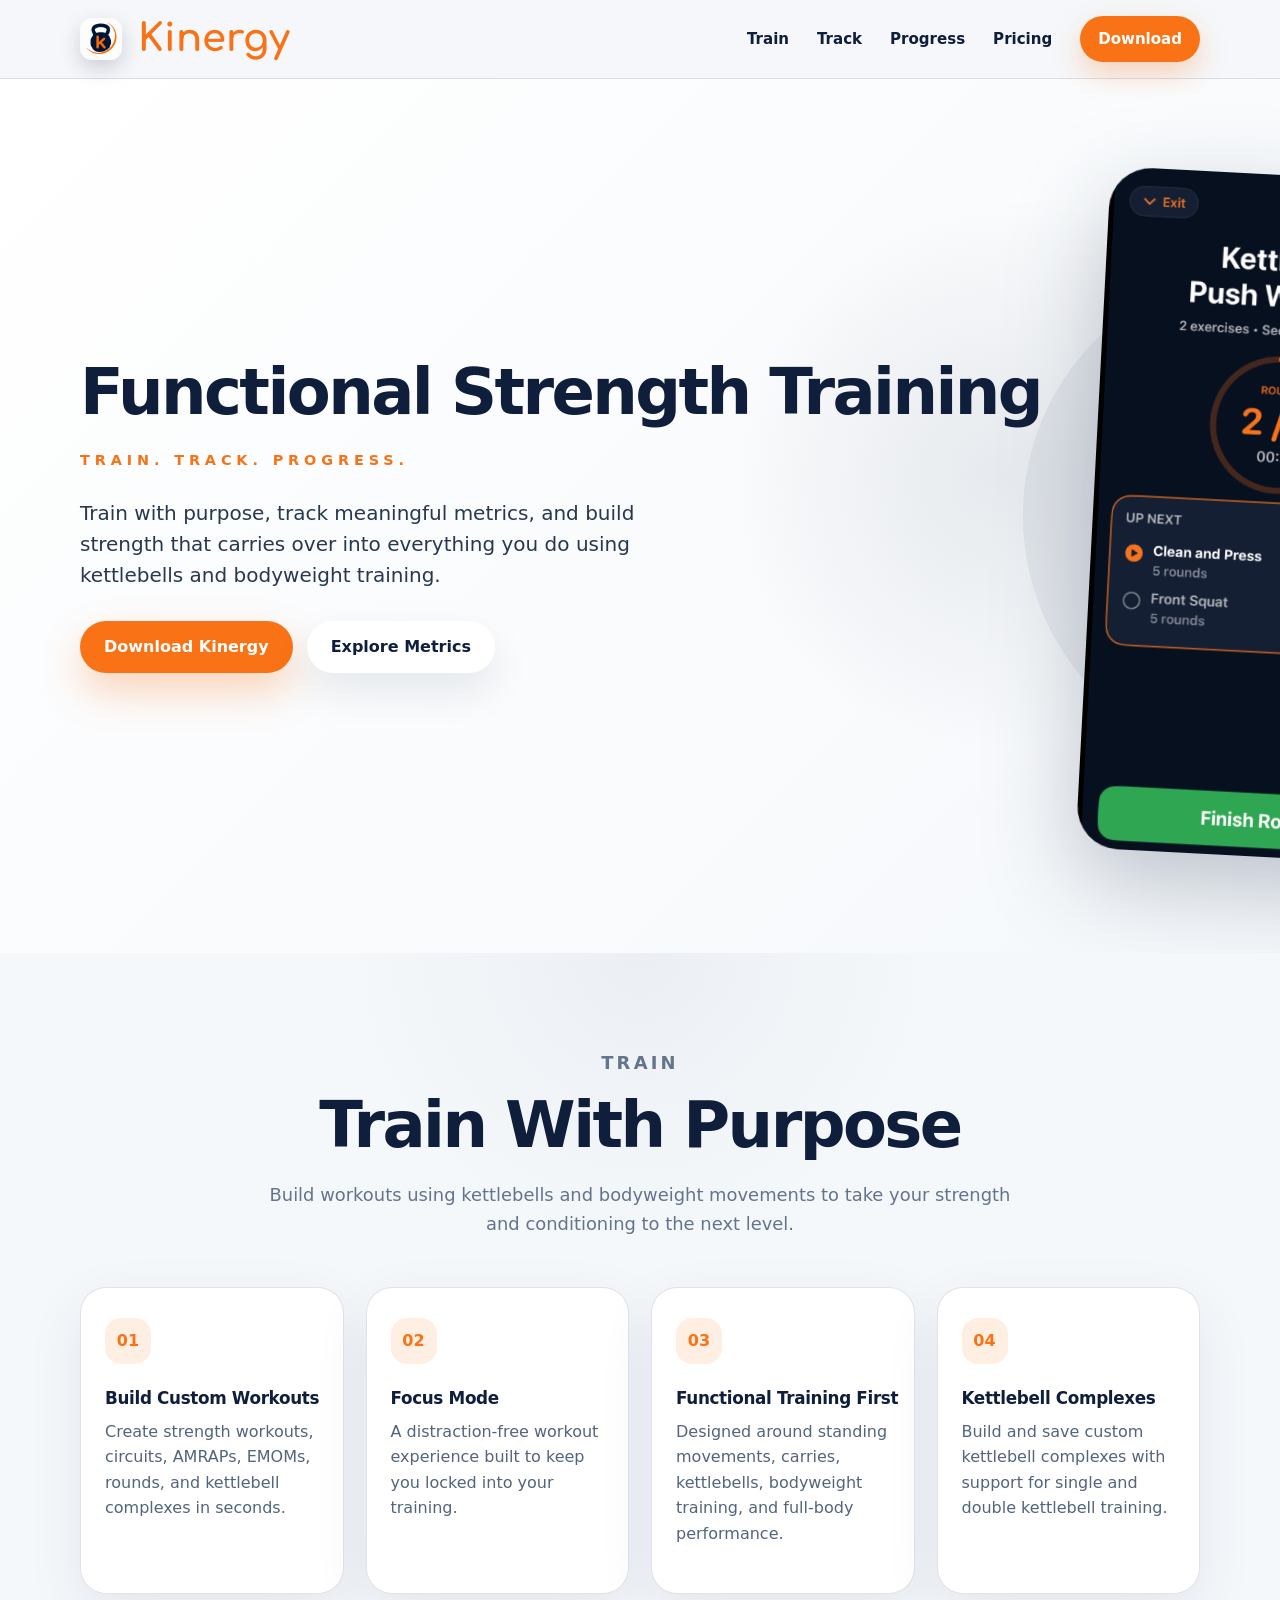
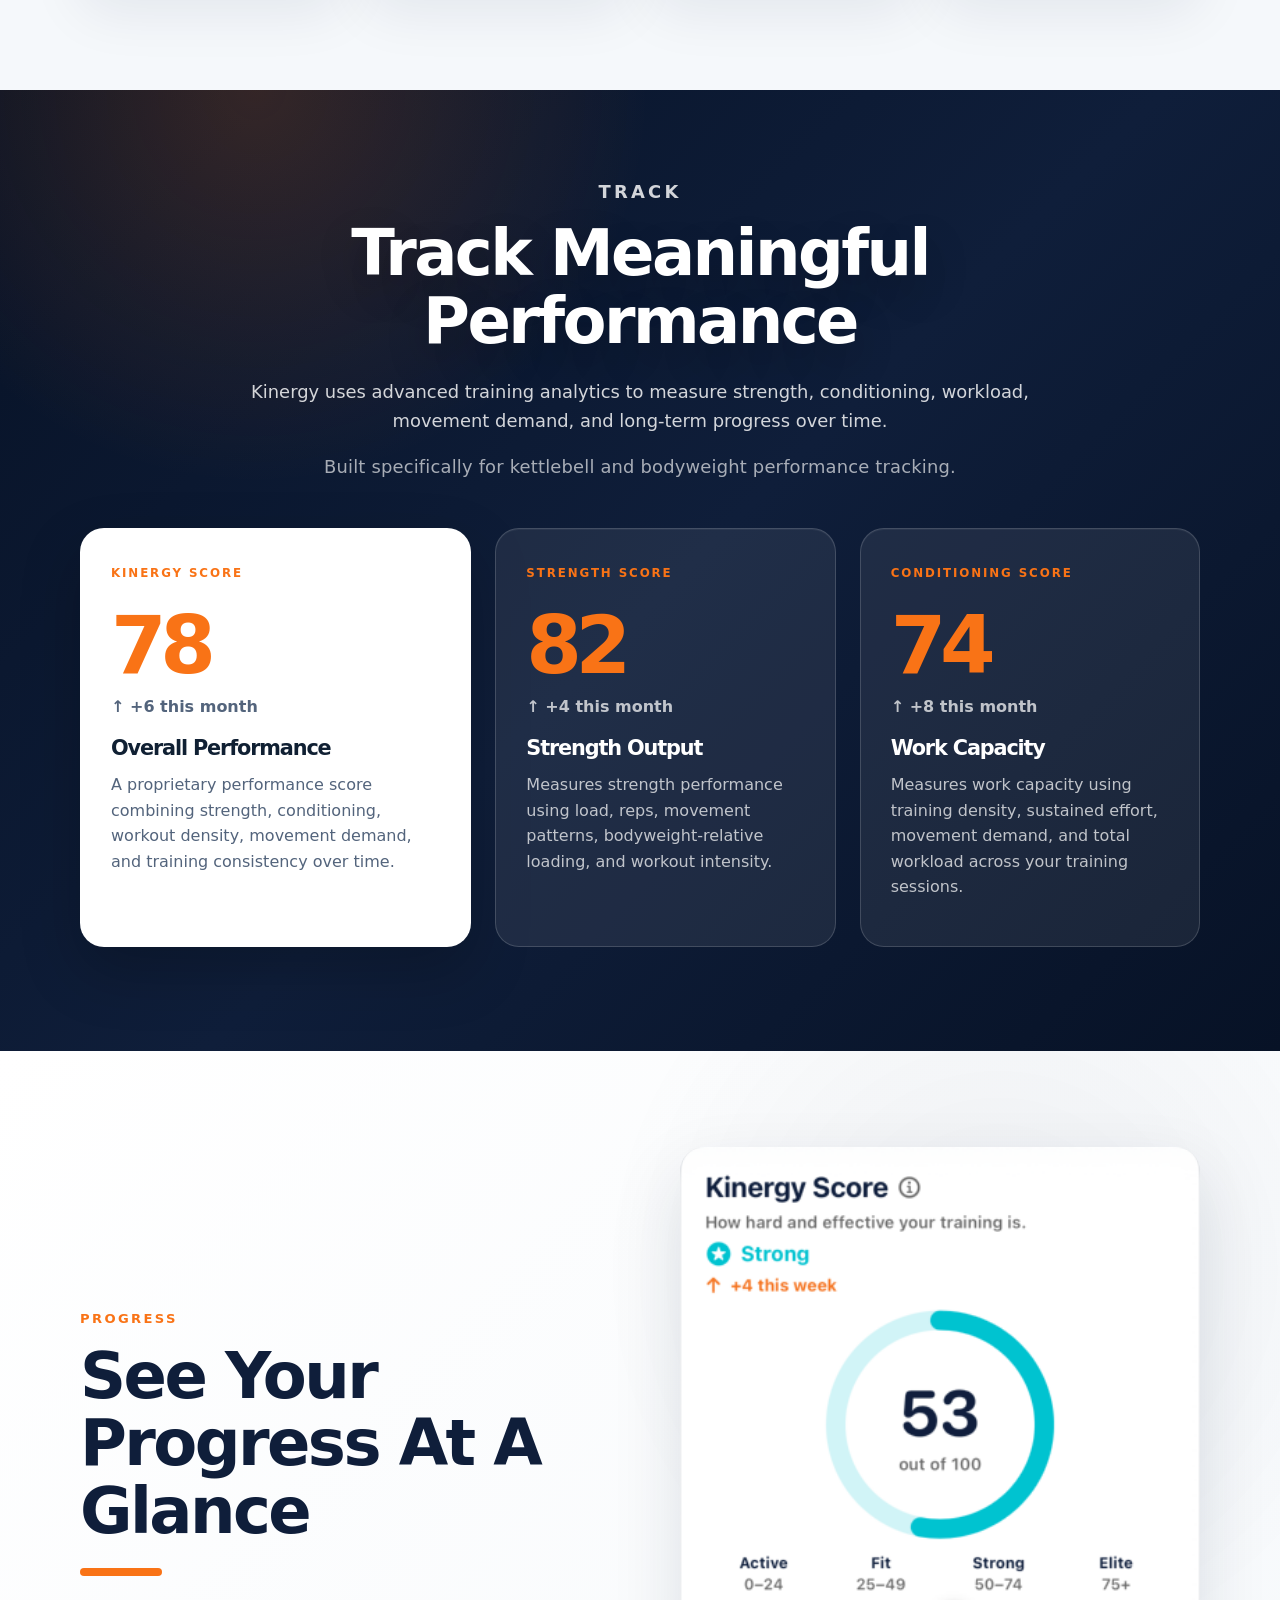
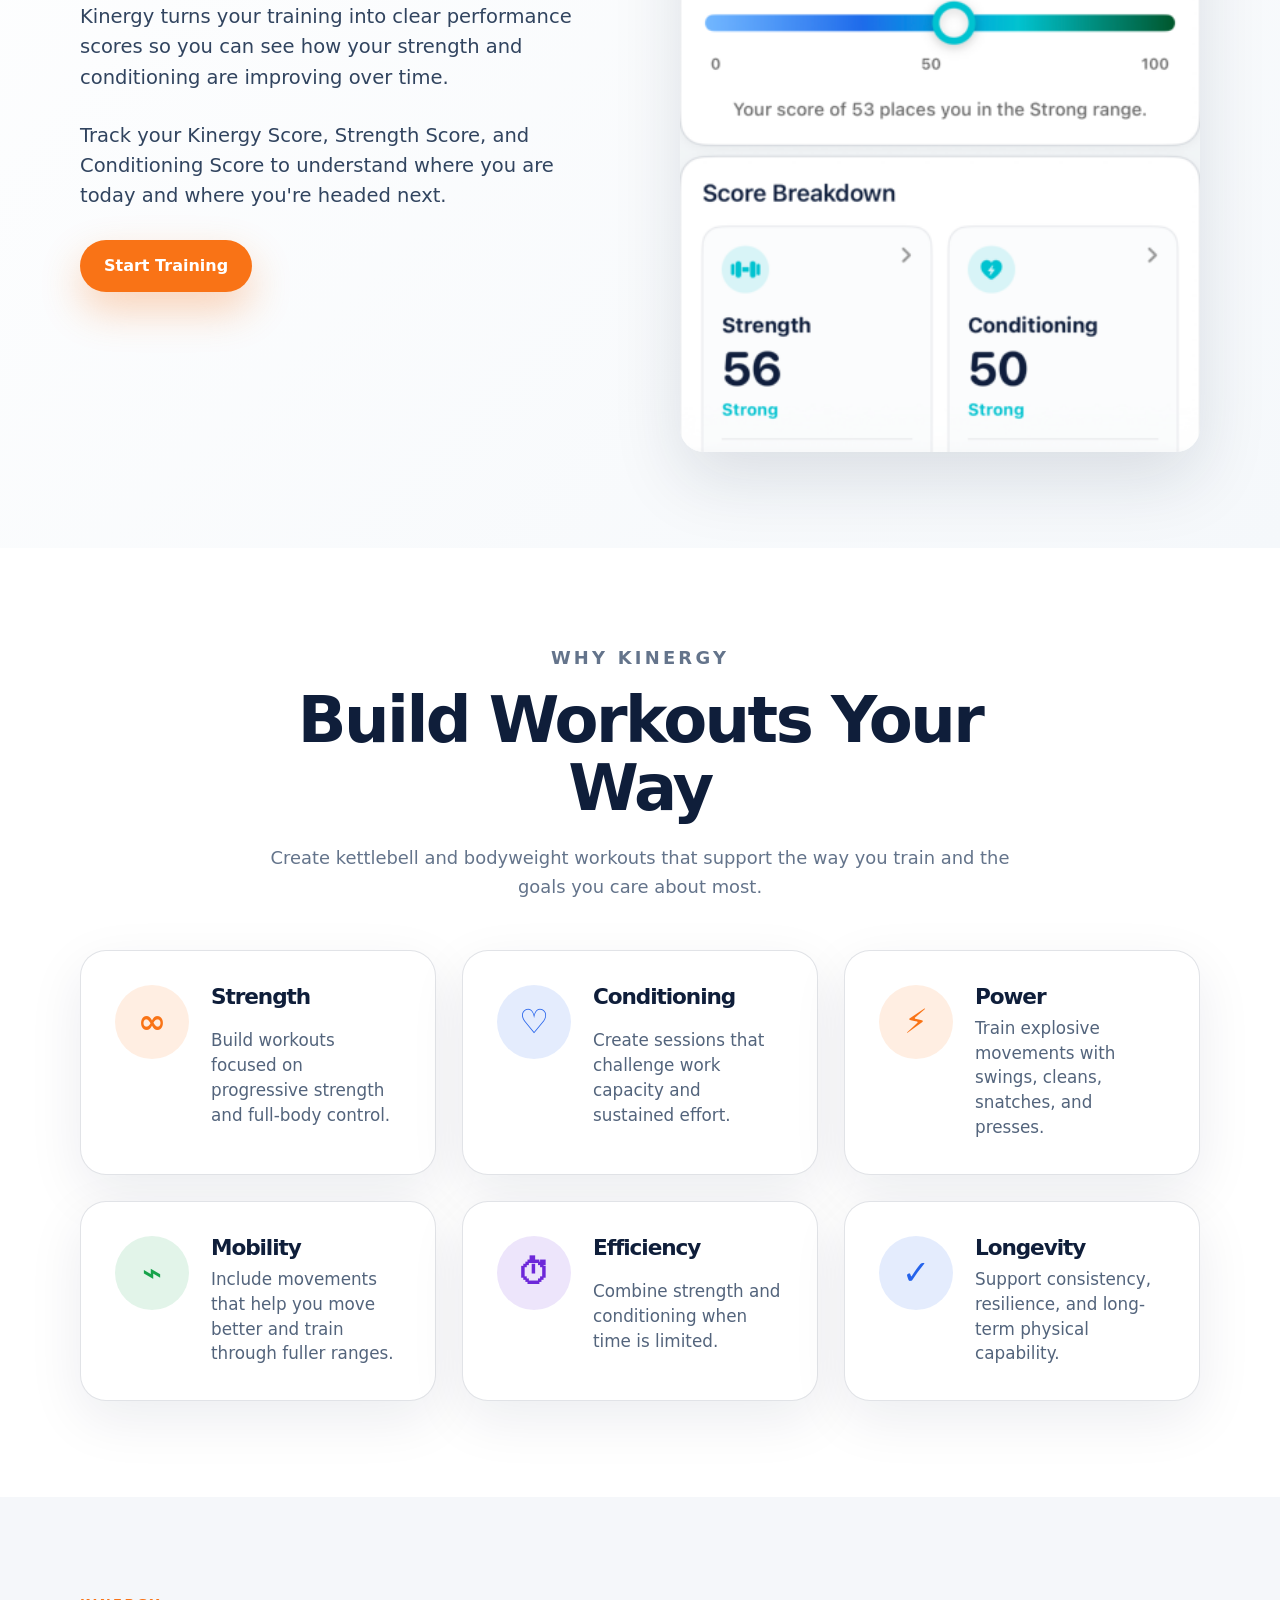
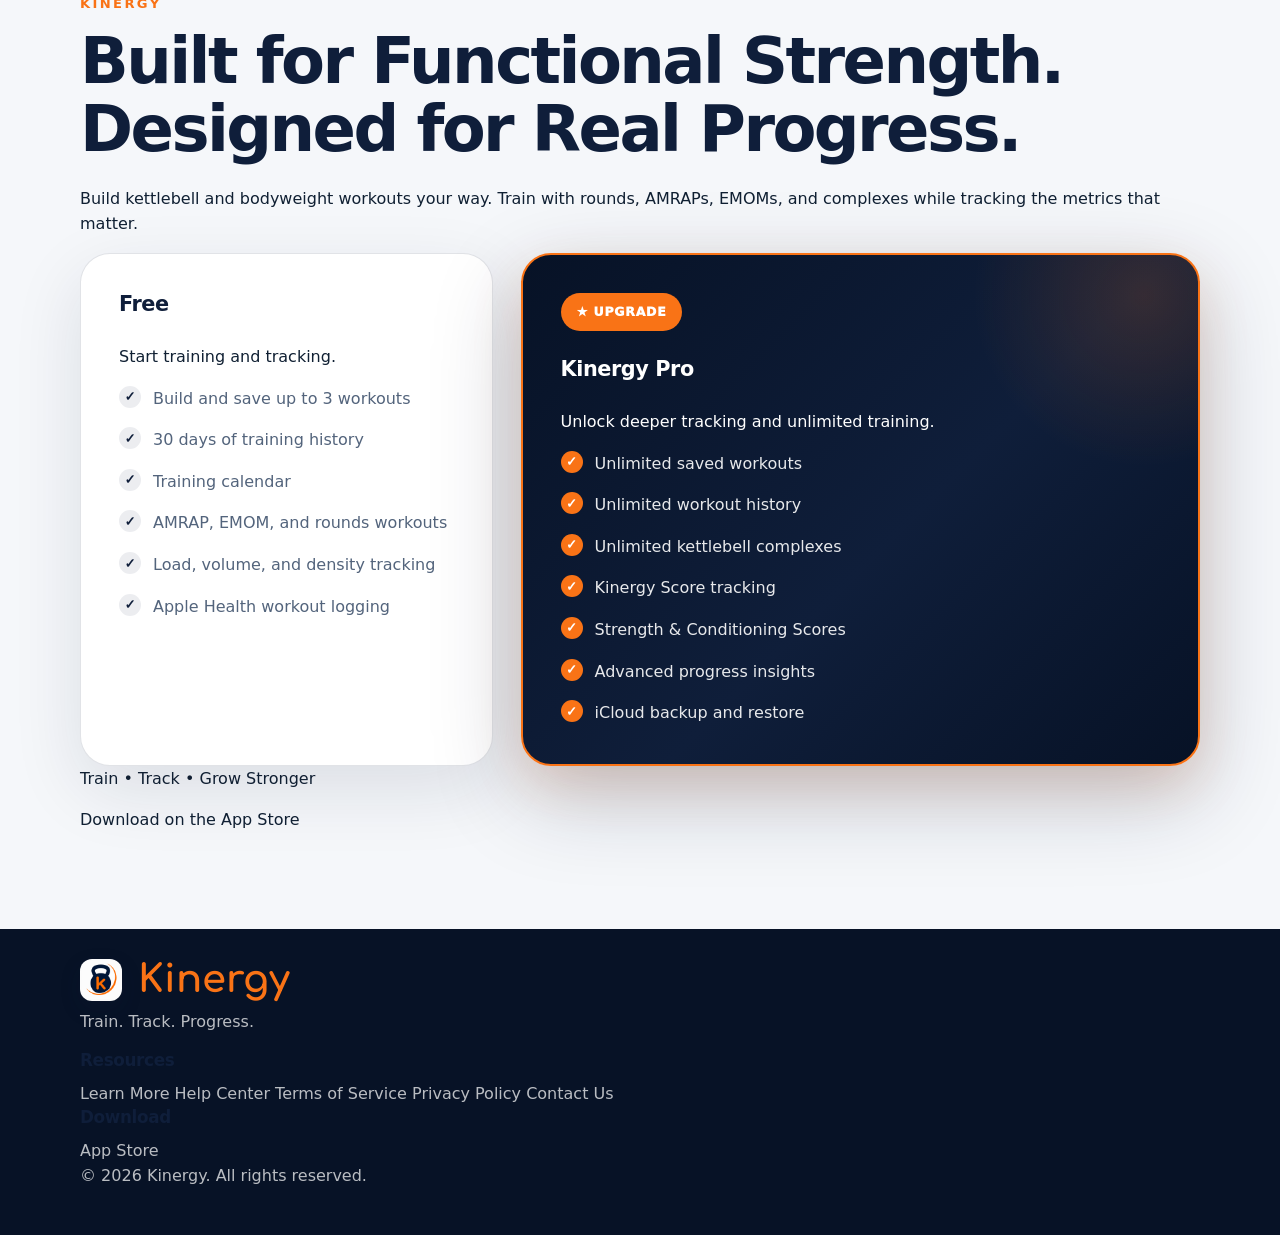
==== commit 578ba094: "Add files via upload" ====
--- a/index.html
+++ b/index.html
@@ -177,7 +177,7 @@
           <img src="Kinergy_logo.png" alt="Kinergy app icon" class="app-icon">
           <span class="logo-text">Kinergy</span>
         </a>
-        <p>Growing Stronger Together.</p>
+        <p>Train. Track. Progress.</p>
       </div>
 
       <div class="footer-links">
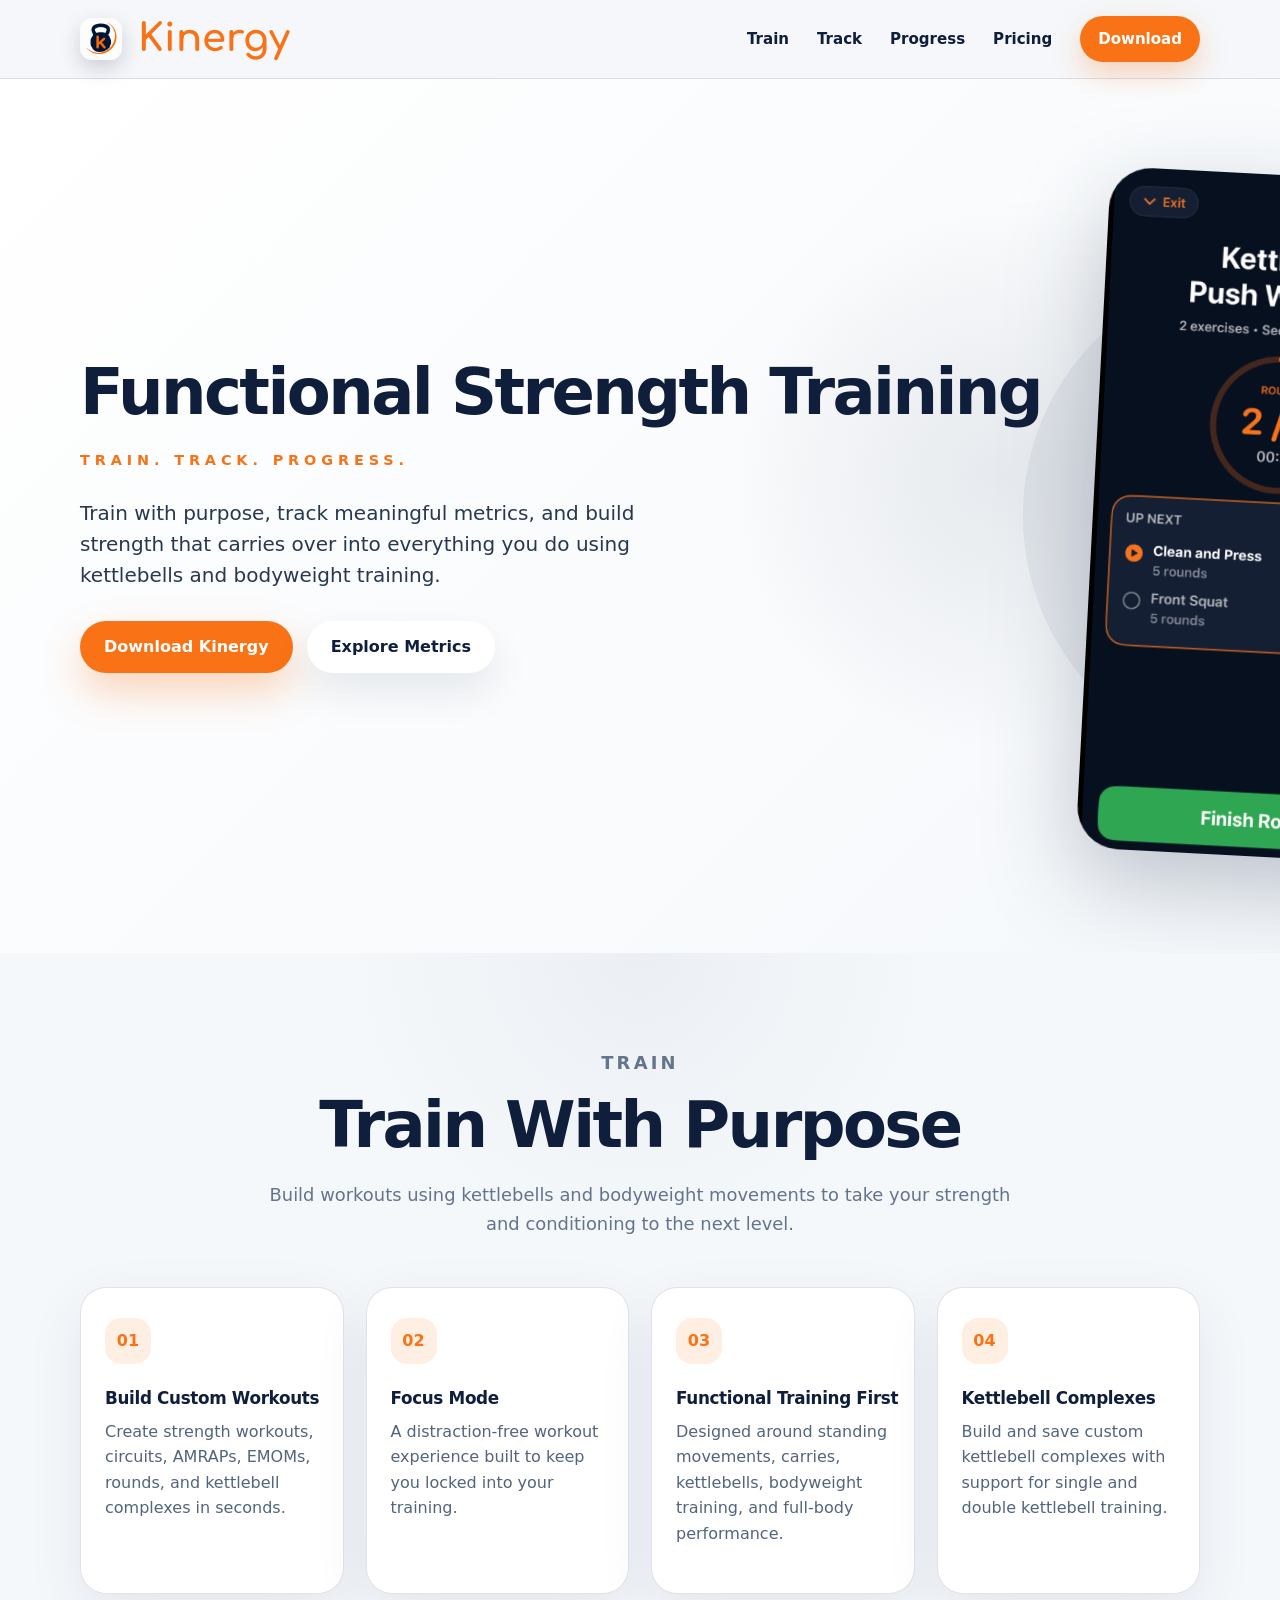
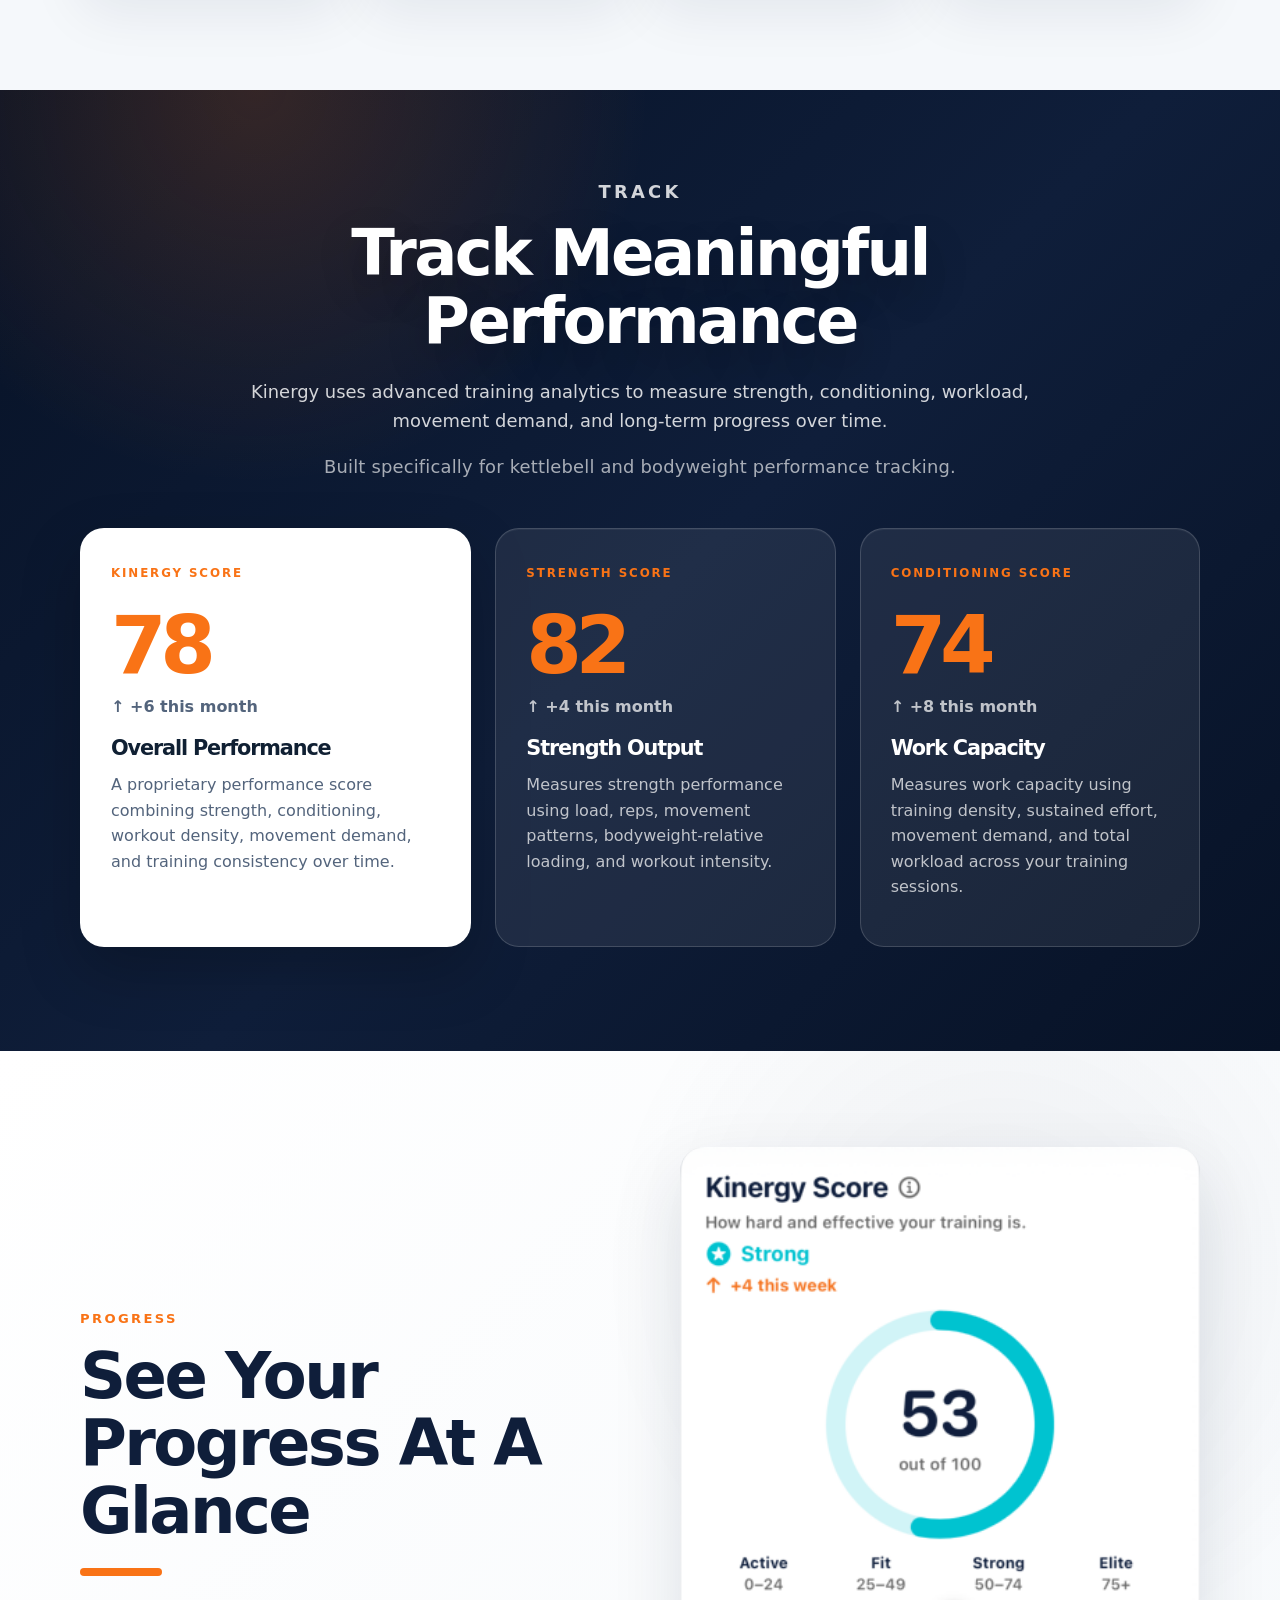
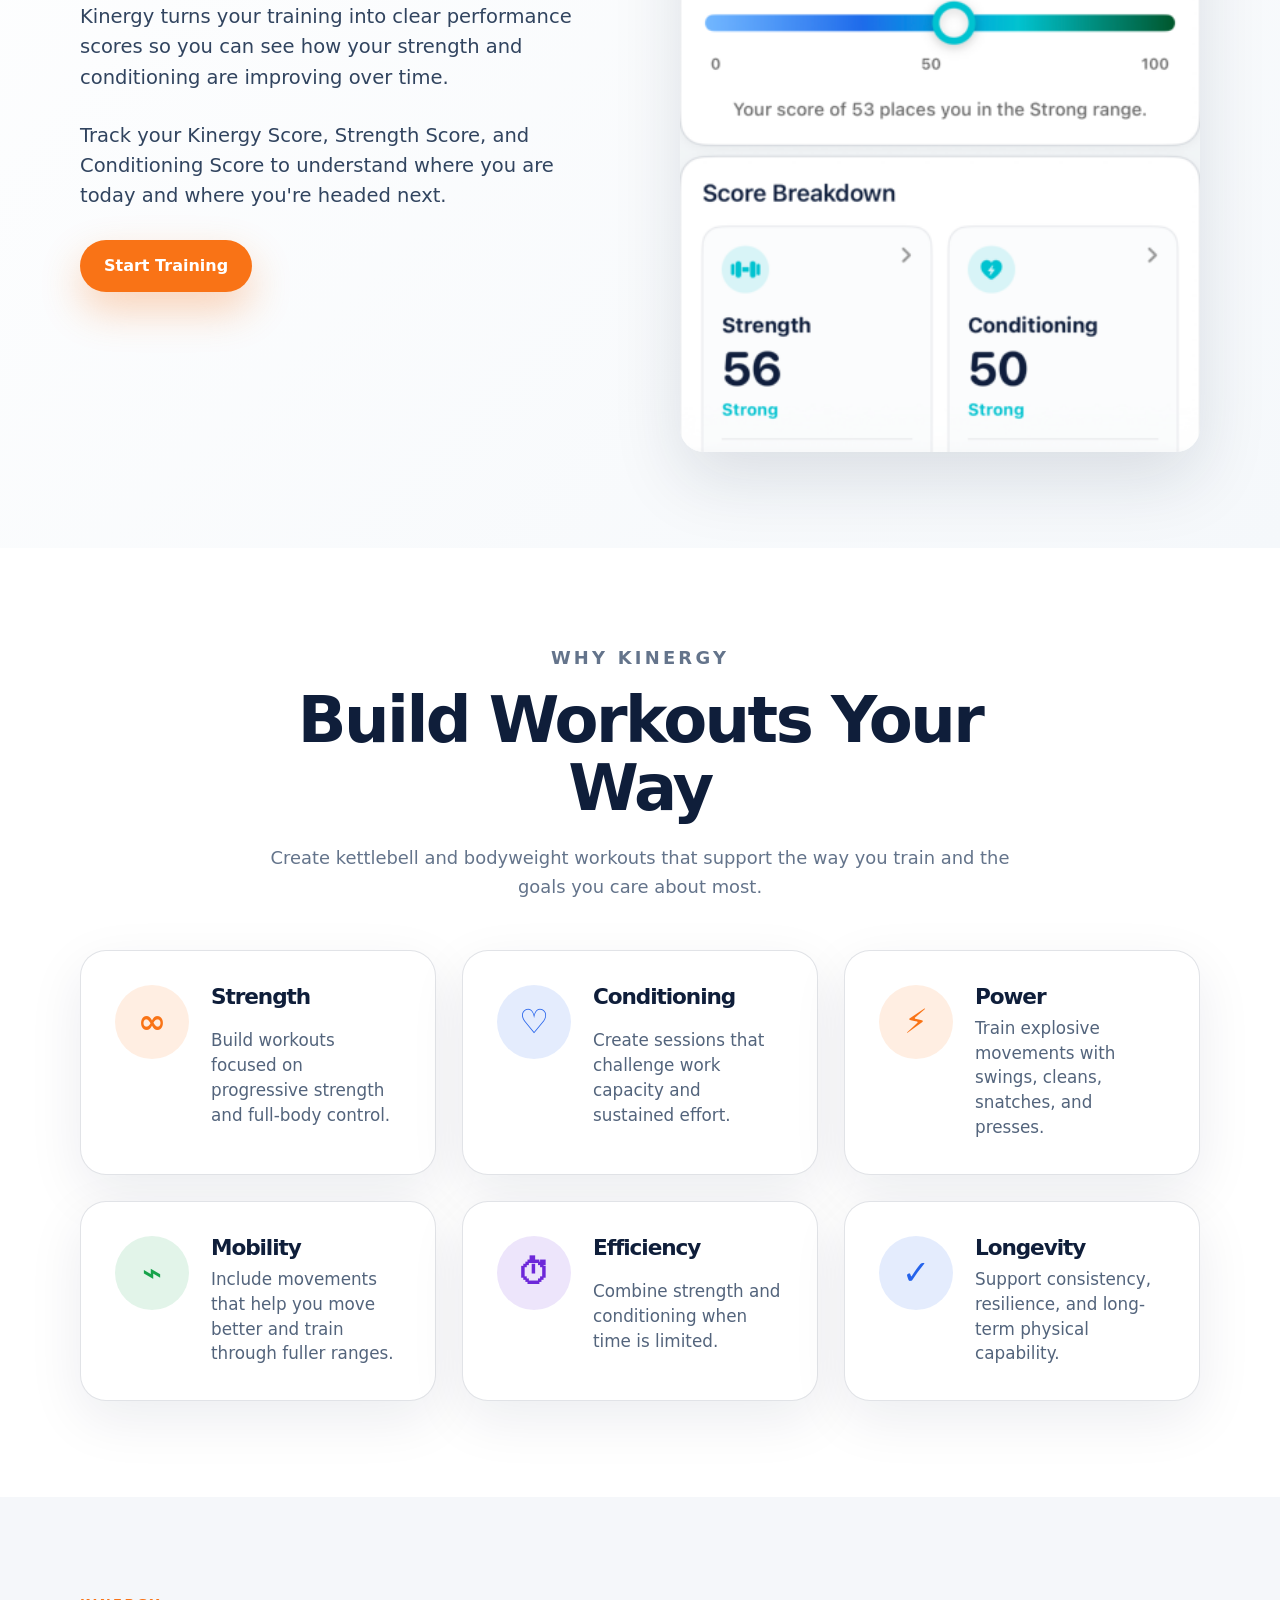
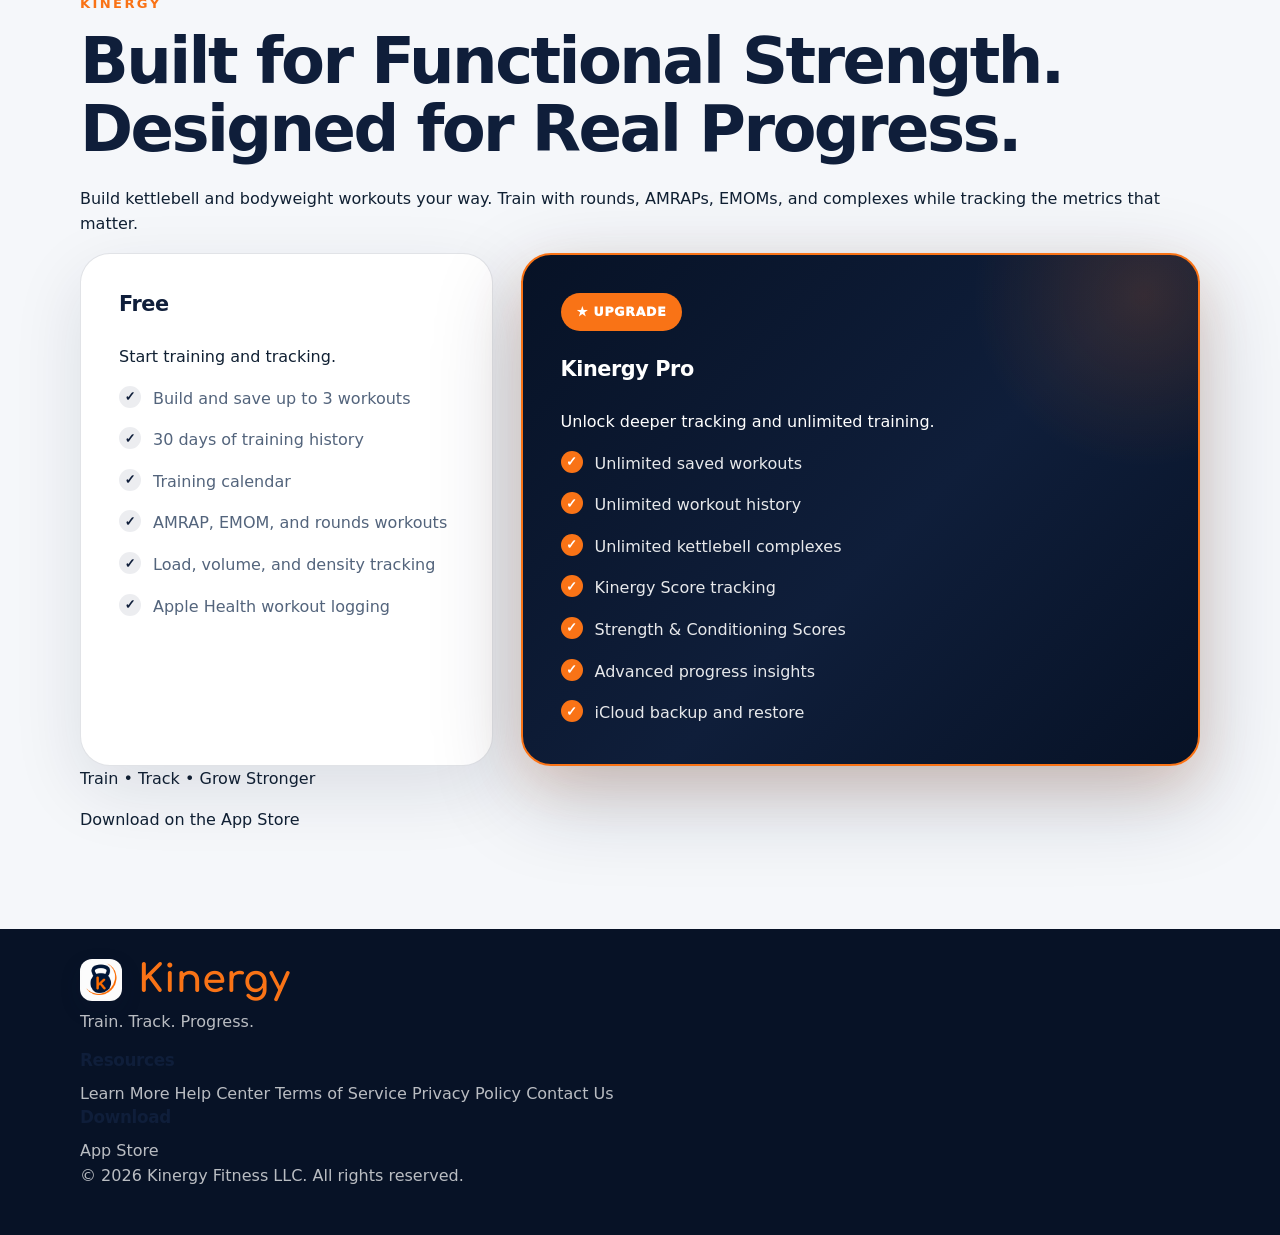
==== commit 24992958: "Add files via upload" ====
--- a/index.html
+++ b/index.html
@@ -185,8 +185,8 @@
         <a href="#track">Learn More</a>
         <a href="#">Help Center</a>
         <a href="#">Terms of Service</a>
-        <a href="#">Privacy Policy</a>
-        <a href="#">Contact Us</a>
+        <a href="privacy.html">Privacy Policy</a>
+        <a href="mailto:info@kinergy.app">Contact Us</a>
       </div>
 
       <div class="footer-links">
@@ -196,7 +196,7 @@
     </div>
 
     <div class="container footer-bottom">
-      <p>© <span id="year"></span> Kinergy. All rights reserved.</p>
+      <p>© <span id="year"></span> Kinergy Fitness LLC. All rights reserved.</p>
     </div>
   </footer>
   <script src="script.js"></script>
--- a/styles.css
+++ b/styles.css
@@ -1 +1,4 @@
-:root{--navy:#0f1e3a;--navy-2:#13284d;--orange:#f97316;--orange-dark:#ea580c;--bg:#f5f7fa;--surface:#fff;--text:#102033;--muted:#64748b;--border:rgba(15,30,58,.12);--shadow:0 24px 70px rgba(15,30,58,.13);--radius:26px}*{box-sizing:border-box}html{scroll-behavior:smooth}body{margin:0;font-family:Inter,ui-sans-serif,system-ui,-apple-system,BlinkMacSystemFont,"Segoe UI",sans-serif;background:var(--bg);color:var(--text);line-height:1.6}a{color:inherit;text-decoration:none}.container{width:min(1120px,calc(100% - 40px));margin:0 auto}.section{padding:96px 0}.site-header{position:sticky;top:0;z-index:100;background:rgba(245,247,250,.9);backdrop-filter:blur(18px);border-bottom:1px solid var(--border)}.nav{min-height:78px;display:flex;align-items:center;justify-content:space-between}.logo{display:inline-flex;align-items:center;gap:16px}.app-icon{width:42px;height:42px;border-radius:12px;object-fit:cover;box-shadow:0 8px 20px rgba(15,30,58,.18)}.logo-text{font-family:"Comfortaa",sans-serif;font-size:2.4rem;font-weight:700;color:var(--orange);line-height:1}.nav-links{display:flex;align-items:center;gap:28px;font-weight:750;font-size:.94rem;color:var(--navy)}.nav-links a{transition:color .2s ease}.nav-links a:hover{color:var(--orange)}.nav-cta{background:var(--orange);color:#fff!important;padding:11px 18px;border-radius:999px;box-shadow:0 12px 28px rgba(249,115,22,.28)}.nav-toggle{display:none;width:42px;height:42px;border:0;background:var(--surface);border-radius:12px;box-shadow:0 10px 30px rgba(15,30,58,.08)}.nav-toggle span{display:block;width:18px;height:2px;margin:4px auto;background:var(--navy);border-radius:999px}.eyebrow{color:var(--orange);font-size:.82rem;font-weight:900;text-transform:uppercase;letter-spacing:.18em;margin:0 0 14px}h1,h2,h3,p{margin-top:0}h1,h2{font-size:clamp(2.6rem,5vw,4.25rem);line-height:1.06;letter-spacing:-.04em;color:var(--navy);margin-bottom:22px;font-weight:850}h1{white-space:nowrap}h3{color:var(--navy);font-size:clamp(1.05rem,1.25vw,1.25rem);line-height:1.25;letter-spacing:-.02em;margin-bottom:10px;font-weight:850}.hero{min-height:calc(100vh - 78px);display:flex;align-items:center;background:radial-gradient(circle at 78% 45%,rgba(15,30,58,.08),transparent 25%),linear-gradient(135deg,#fff 0%,#f5f8fb 100%);overflow:hidden}.hero-grid{display:grid;grid-template-columns:1fr .95fr;gap:52px;align-items:center}.hero-tagline{color:var(--orange);font-size:.9rem;font-weight:900;text-transform:uppercase;letter-spacing:.34em;margin:0 0 26px}.hero-subtitle{max-width:560px;font-size:1.25rem;line-height:1.55;color:#27384f;margin-bottom:30px}.hero-actions{display:flex;gap:14px;flex-wrap:wrap}.button{display:inline-flex;align-items:center;justify-content:center;min-height:52px;padding:0 24px;border-radius:999px;font-weight:850;transition:transform .2s ease,box-shadow .2s ease,background .2s ease}.button:hover{transform:translateY(-2px)}.button-primary{background:var(--orange);color:#fff;box-shadow:0 18px 40px rgba(249,115,22,.3)}.button-primary:hover{background:var(--orange-dark)}.button-secondary{background:#fff;color:var(--navy);box-shadow:0 18px 40px rgba(15,30,58,.09)}.phone-stage{position:relative;display:grid;place-items:center}.phone-stage:before{content:"";position:absolute;width:500px;height:500px;border-radius:50%;background:rgba(15,30,58,.055);z-index:0}.phone-mockup{position:relative;z-index:1;width:min(360px,82vw);transform:rotate(3deg);filter:drop-shadow(0 32px 45px rgba(15,30,58,.25))}.phone-screen-image{width:100%;display:block;border-radius:42px}.section-heading{max-width:760px;margin:0 auto 48px;text-align:center}.section-heading p{font-size:1.12rem;color:var(--muted)}.section-heading.light h2,.section-heading.light p{color:#fff}.train-section{background:radial-gradient(circle at 50% 0%,rgba(15,30,58,.045),transparent 30%),#f5f8fb}.feature-grid{display:grid;grid-template-columns:repeat(4,minmax(0,1fr));gap:22px}.feature-card{background:var(--surface);border:1px solid var(--border);border-radius:var(--radius);padding:30px 24px;box-shadow:0 18px 55px rgba(15,30,58,.08)}.feature-card h3{white-space:nowrap}.feature-card p{color:#53647c}.icon{width:46px;height:46px;display:grid;place-items:center;border-radius:16px;background:rgba(249,115,22,.12);color:var(--orange);font-weight:900;margin-bottom:24px}.track-section{background:radial-gradient(circle at 20% 0%,rgba(249,115,22,.18),transparent 28%),linear-gradient(135deg,#071226 0%,#0f1e3a 52%,#071226 100%);padding-top:88px;padding-bottom:104px}.track-section .section-heading{max-width:860px;margin-bottom:46px}.track-section .eyebrow{color:var(--orange)}.track-section h2{color:#fff;text-shadow:0 18px 42px rgba(0,0,0,.24)}.track-section .section-heading p{color:rgba(255,255,255,.82)}.track-micro{margin-top:14px;color:rgba(255,255,255,.64)!important;font-size:.98rem;letter-spacing:.01em}.metric-grid{display:grid;grid-template-columns:1.15fr 1fr 1fr;gap:24px}.metric-card{background:rgba(255,255,255,.075);border:1px solid rgba(255,255,255,.16);border-radius:24px;padding:30px;color:#fff;min-height:390px;box-shadow:inset 0 1px 0 rgba(255,255,255,.05)}.metric-card.featured{background:#fff;color:var(--text);border-color:rgba(255,255,255,.8);box-shadow:0 24px 60px rgba(0,0,0,.22)}.metric-label{color:var(--orange);font-weight:900;text-transform:uppercase;letter-spacing:.16em;font-size:.74rem}.metric-value{display:block;font-size:5rem;line-height:.95;letter-spacing:-.08em;color:var(--orange);margin:24px 0 10px}.metric-trend{font-weight:900}.metric-card h3{color:inherit;font-size:1.3rem;letter-spacing:-.055em}.metric-card p{color:rgba(255,255,255,.72)}.metric-card.featured p{color:#53647c}.progress-section{background:radial-gradient(circle at 78% 20%,rgba(15,30,58,.06),transparent 30%),linear-gradient(135deg,#fff 0%,#f5f8fb 100%)}.progress-grid{display:grid;grid-template-columns:1fr 1fr;gap:80px;align-items:center;width:100%;max-width:1120px;margin:0 auto}.progress-copy{justify-self:start}.progress-image,.score-preview,.kinergy-score-preview{width:100%;justify-self:end;display:flex;justify-content:flex-end}.progress-image img,.score-preview img,.kinergy-score-preview img{width:100%;max-width:520px;height:auto;display:block;border-radius:24px;box-shadow:0 28px 70px rgba(15,30,58,.12)}.progress-copy p:not(.eyebrow){color:#31445f;font-size:1.22rem;line-height:1.55;margin-bottom:28px;max-width:560px}.section-accent{width:82px;height:8px;border-radius:999px;background:var(--orange);margin:0 0 26px}.light-dashboard{background:#fff;border-radius:34px;padding:28px;box-shadow:0 28px 70px rgba(15,30,58,.12)}.dashboard-top{display:flex;justify-content:space-between;align-items:flex-start;gap:24px;margin-bottom:26px}.dashboard-label{color:var(--navy);font-weight:850;margin-bottom:12px}.dashboard-score-row strong{display:block;font-size:4rem;line-height:1;letter-spacing:-.04em;color:var(--navy)}.dashboard-score-row span{display:block;color:#16a34a;font-weight:850}.dashboard-score-row small{color:#64748b}.dashboard-toggle{display:inline-flex;gap:8px}.dashboard-toggle span,.dashboard-toggle strong{padding:8px 14px;border-radius:999px;font-size:.85rem}.dashboard-toggle span{border:1px solid rgba(15,30,58,.12);color:#64748b}.dashboard-toggle strong{background:var(--navy);color:#fff}.line-chart{height:140px;margin-bottom:26px}.line-chart svg{width:100%;height:100%}.mini-score-grid{display:grid;grid-template-columns:repeat(3,1fr);gap:14px;margin-bottom:18px}.mini-card{background:#fff;border:1px solid var(--border);border-radius:20px;padding:18px;box-shadow:0 10px 30px rgba(15,30,58,.06)}.mini-card strong{display:block;font-size:2.2rem;line-height:1;letter-spacing:-.04em;color:var(--navy);margin:10px 0 8px}.mini-card span{color:#16a34a;font-weight:850}.mini-card p{margin-top:8px;color:#64748b;font-size:.92rem}.mini-icon{width:42px;height:42px;display:grid;place-items:center;border-radius:12px;font-weight:850;margin-bottom:14px}.mini-icon.orange{background:rgba(249,115,22,.12);color:var(--orange)}.mini-icon.blue{background:rgba(37,99,235,.12);color:#2563eb}.mini-icon.green{background:rgba(22,163,74,.12);color:#16a34a}.progress-list{display:grid;gap:10px}.progress-list>div{display:grid;grid-template-columns:auto 1fr auto;gap:16px;align-items:center;background:#fff;border:1px solid var(--border);border-radius:18px;padding:16px}.progress-list strong,.progress-list span{display:block}.progress-list strong{color:var(--navy);font-size:1.08rem;letter-spacing:-.02em}.progress-list span{color:#53647c;font-size:.96rem}.progress-list em{font-style:normal;color:var(--navy);font-size:2rem;line-height:1}.progress-icon{width:48px;height:48px;display:grid;place-items:center;border-radius:14px;font-weight:950;font-size:1.1rem}.progress-icon.orange{background:rgba(249,115,22,.12);color:var(--orange)}.progress-icon.blue{background:rgba(37,99,235,.12);color:#2563eb}.progress-icon.green{background:rgba(22,163,74,.12);color:#16a34a}.light-list>div{background:#fff}.philosophy-section{background:#fff}.benefit-grid{display:grid;grid-template-columns:repeat(3,1fr);gap:26px}.benefit-grid div{display:grid;grid-template-columns:auto 1fr;column-gap:22px;row-gap:6px;align-items:start;background:var(--surface);border:1px solid var(--border);border-radius:26px;padding:34px;box-shadow:0 18px 55px rgba(15,30,58,.08)}.benefit-icon{grid-row:span 2;width:74px;height:74px;display:grid;place-items:center;border-radius:999px;font-size:2.1rem;font-weight:900}.benefit-icon.orange{background:rgba(249,115,22,.12);color:var(--orange)}.benefit-icon.blue{background:rgba(37,99,235,.12);color:#2563eb}.benefit-icon.green{background:rgba(22,163,74,.12);color:#16a34a}.benefit-icon.purple{background:rgba(109,40,217,.12);color:#6d28d9}.benefit-grid strong{color:var(--navy);font-size:1.35rem;line-height:1.15;letter-spacing:-.05em}.benefit-grid span:not(.benefit-icon){color:#53647c;font-size:1.05rem;line-height:1.48}.pricing-section{background:radial-gradient(circle at 50% 0%,rgba(249,115,22,.08),transparent 24%),linear-gradient(135deg,#fff 0%,#f5f8fb 100%)}.pricing-section .section-heading{max-width:900px}.pricing-section .section-heading p{max-width:720px;margin-left:auto;margin-right:auto}.pricing-grid{display:grid;grid-template-columns:.85fr 1.4fr;gap:28px;max-width:1120px;margin:0 auto;align-items:stretch}.pricing-card{position:relative;border-radius:30px;padding:38px;box-shadow:0 24px 70px rgba(15,30,58,.11)}.free-card{background:#fff;border:1px solid var(--border)}.pro-card{background:radial-gradient(circle at 92% 8%,rgba(249,115,22,.16),transparent 22%),linear-gradient(135deg,#071226 0%,#0f1e3a 55%,#071226 100%);border:2px solid var(--orange);color:#fff;box-shadow:0 30px 90px rgba(15,30,58,.24),0 20px 50px rgba(249,115,22,.16)}.pricing-card h3{font-size:1.3rem;margin-bottom:26px}.pro-card h3{color:#fff}.badge{display:inline-flex;align-items:center;gap:6px;background:var(--orange);color:#fff;padding:9px 16px;border-radius:999px;font-size:.78rem;text-transform:uppercase;letter-spacing:.06em;font-weight:950;margin-bottom:26px}.price{font-size:3.6rem;line-height:1;font-weight:950;letter-spacing:-.08em;color:var(--navy);margin-bottom:34px}.pro-price{color:#fff;font-size:4.4rem;margin-bottom:12px}.price span,.pro-price span{font-size:1.05rem;letter-spacing:-.01em;color:#6b7b92}.pro-price span{color:var(--orange)}.trial-line{color:#8af0b0;font-weight:900;margin-bottom:20px}.pro-layout{display:grid;grid-template-columns:.9fr 1fr;gap:36px;align-items:center}.annual-box,.monthly-box{border:1px solid rgba(255,255,255,.18);background:rgba(255,255,255,.06);border-radius:18px;padding:18px 20px}.annual-box strong,.annual-box span,.monthly-box strong,.monthly-box small{display:block}.annual-box strong{font-size:1.3rem;color:#fff}.annual-box span,.monthly-box small{color:rgba(255,255,255,.68)}.monthly-box strong{font-size:2rem;color:#fff;line-height:1}.monthly-box strong span{color:var(--orange);font-size:1rem}.or-divider{display:grid;grid-template-columns:1fr auto 1fr;gap:14px;align-items:center;margin:18px 0;color:#fff}.or-divider span{height:1px;background:rgba(255,255,255,.22)}.pricing-list{list-style:none;padding:0;margin:0;display:grid;gap:16px}.pricing-list li{position:relative;color:#53647c;padding-left:34px}.pro-list li{color:rgba(255,255,255,.9)}.pricing-list li:before{content:"✓";position:absolute;left:0;top:0;width:22px;height:22px;display:grid;place-items:center;border-radius:50%;background:rgba(15,30,58,.08);color:var(--navy);font-size:.82rem;font-weight:950}.pro-list li:before{background:var(--orange);color:#fff}.pricing-note{margin:28px auto 0;text-align:center;color:#53647c;font-weight:800}.final-cta{background:radial-gradient(circle at 70% 20%,rgba(249,115,22,.28),transparent 28%),linear-gradient(135deg,var(--navy) 0%,#071226 100%);color:#fff;text-align:center}.final-cta h2{color:#fff}.final-cta p:not(.eyebrow){max-width:620px;margin:0 auto 28px;color:rgba(255,255,255,.76);font-size:1.12rem}.footer{background:#071226;color:rgba(255,255,255,.72);padding:30px 0}.footer .logo-text{color:var(--orange)}.footer-content{display:flex;align-items:center;justify-content:space-between;gap:24px}@media(max-width:920px){.section{padding:76px 0}.hero-grid,.progress-grid{grid-template-columns:1fr;gap:44px}.hero{min-height:auto;padding-top:44px}.hero-copy{text-align:center}.hero-subtitle{margin-left:auto;margin-right:auto}.hero-actions{justify-content:center}.feature-grid,.metric-grid,.benefit-grid,.pricing-grid{grid-template-columns:1fr 1fr}.metric-card.featured{grid-column:1/-1}.pricing-grid,.pro-layout{grid-template-columns:1fr}.progress-copy{text-align:center;justify-self:center}.progress-copy p:not(.eyebrow),.section-accent{margin-left:auto;margin-right:auto}.progress-image,.score-preview,.kinergy-score-preview{justify-content:center;justify-self:center}.progress-image img,.score-preview img,.kinergy-score-preview img{max-width:430px}.nav-toggle{display:block}.nav-links{position:absolute;top:78px;left:20px;right:20px;display:none;flex-direction:column;gap:16px;background:#fff;padding:22px;border-radius:22px;box-shadow:var(--shadow)}.nav-links.is-open{display:flex}}@media(max-width:680px){.container{width:min(100% - 28px,1120px)}.logo-text{font-size:1.85rem}.app-icon{width:36px;height:36px}h1{white-space:normal;font-size:3rem}h2{font-size:3rem}.hero-tagline{letter-spacing:.22em}.hero-subtitle{font-size:1.08rem}.button{width:100%}.feature-grid,.metric-grid,.benefit-grid,.pricing-grid{grid-template-columns:1fr}.feature-card h3{white-space:normal}.phone-mockup{width:min(300px,86vw)}.phone-stage:before{width:330px;height:330px}.metric-card{min-height:auto}.light-dashboard{padding:18px;border-radius:24px}.dashboard-top{flex-direction:column}.mini-score-grid{grid-template-columns:1fr}.progress-list>div{grid-template-columns:auto 1fr}.progress-list em{display:none}.benefit-grid div{padding:26px}.benefit-icon{width:58px;height:58px;font-size:1.6rem}.pricing-card{padding:28px;border-radius:24px}.pro-price{font-size:3.5rem}.price{font-size:3rem}.pricing-list li{font-size:.95rem}.footer-content{flex-direction:column;text-align:center}}+:root{--navy:#0f1e3a;--navy-2:#13284d;--orange:#f97316;--orange-dark:#ea580c;--bg:#f5f7fa;--surface:#fff;--text:#102033;--muted:#64748b;--border:rgba(15,30,58,.12);--shadow:0 24px 70px rgba(15,30,58,.13);--radius:26px}*{box-sizing:border-box}html{scroll-behavior:smooth}body{margin:0;font-family:Inter,ui-sans-serif,system-ui,-apple-system,BlinkMacSystemFont,"Segoe UI",sans-serif;background:var(--bg);color:var(--text);line-height:1.6}a{color:inherit;text-decoration:none}.container{width:min(1120px,calc(100% - 40px));margin:0 auto}.section{padding:96px 0}.site-header{position:sticky;top:0;z-index:100;background:rgba(245,247,250,.9);backdrop-filter:blur(18px);border-bottom:1px solid var(--border)}.nav{min-height:78px;display:flex;align-items:center;justify-content:space-between}.logo{display:inline-flex;align-items:center;gap:16px}.app-icon{width:42px;height:42px;border-radius:12px;object-fit:cover;box-shadow:0 8px 20px rgba(15,30,58,.18)}.logo-text{font-family:"Comfortaa",sans-serif;font-size:2.4rem;font-weight:700;color:var(--orange);line-height:1}.nav-links{display:flex;align-items:center;gap:28px;font-weight:750;font-size:.94rem;color:var(--navy)}.nav-links a{transition:color .2s ease}.nav-links a:hover{color:var(--orange)}.nav-cta{background:var(--orange);color:#fff!important;padding:11px 18px;border-radius:999px;box-shadow:0 12px 28px rgba(249,115,22,.28)}.nav-toggle{display:none;width:42px;height:42px;border:0;background:var(--surface);border-radius:12px;box-shadow:0 10px 30px rgba(15,30,58,.08)}.nav-toggle span{display:block;width:18px;height:2px;margin:4px auto;background:var(--navy);border-radius:999px}.eyebrow{color:var(--orange);font-size:.82rem;font-weight:900;text-transform:uppercase;letter-spacing:.18em;margin:0 0 14px}h1,h2,h3,p{margin-top:0}h1,h2{font-size:clamp(2.6rem,5vw,4.25rem);line-height:1.06;letter-spacing:-.04em;color:var(--navy);margin-bottom:22px;font-weight:850}h1{white-space:nowrap}h3{color:var(--navy);font-size:clamp(1.05rem,1.25vw,1.25rem);line-height:1.25;letter-spacing:-.02em;margin-bottom:10px;font-weight:850}.hero{min-height:calc(100vh - 78px);display:flex;align-items:center;background:radial-gradient(circle at 78% 45%,rgba(15,30,58,.08),transparent 25%),linear-gradient(135deg,#fff 0%,#f5f8fb 100%);overflow:hidden}.hero-grid{display:grid;grid-template-columns:1fr .95fr;gap:52px;align-items:center}.hero-tagline{color:var(--orange);font-size:.9rem;font-weight:900;text-transform:uppercase;letter-spacing:.34em;margin:0 0 26px}.hero-subtitle{max-width:560px;font-size:1.25rem;line-height:1.55;color:#27384f;margin-bottom:30px}.hero-actions{display:flex;gap:14px;flex-wrap:wrap}.button{display:inline-flex;align-items:center;justify-content:center;min-height:52px;padding:0 24px;border-radius:999px;font-weight:850;transition:transform .2s ease,box-shadow .2s ease,background .2s ease}.button:hover{transform:translateY(-2px)}.button-primary{background:var(--orange);color:#fff;box-shadow:0 18px 40px rgba(249,115,22,.3)}.button-primary:hover{background:var(--orange-dark)}.button-secondary{background:#fff;color:var(--navy);box-shadow:0 18px 40px rgba(15,30,58,.09)}.phone-stage{position:relative;display:grid;place-items:center}.phone-stage:before{content:"";position:absolute;width:500px;height:500px;border-radius:50%;background:rgba(15,30,58,.055);z-index:0}.phone-mockup{position:relative;z-index:1;width:min(360px,82vw);transform:rotate(3deg);filter:drop-shadow(0 32px 45px rgba(15,30,58,.25))}.phone-screen-image{width:100%;display:block;border-radius:42px}.section-heading{max-width:760px;margin:0 auto 48px;text-align:center}.section-heading p{font-size:1.12rem;color:var(--muted)}.section-heading.light h2,.section-heading.light p{color:#fff}.train-section{background:radial-gradient(circle at 50% 0%,rgba(15,30,58,.045),transparent 30%),#f5f8fb}.feature-grid{display:grid;grid-template-columns:repeat(4,minmax(0,1fr));gap:22px}.feature-card{background:var(--surface);border:1px solid var(--border);border-radius:var(--radius);padding:30px 24px;box-shadow:0 18px 55px rgba(15,30,58,.08)}.feature-card h3{white-space:nowrap}.feature-card p{color:#53647c}.icon{width:46px;height:46px;display:grid;place-items:center;border-radius:16px;background:rgba(249,115,22,.12);color:var(--orange);font-weight:900;margin-bottom:24px}.track-section{background:radial-gradient(circle at 20% 0%,rgba(249,115,22,.18),transparent 28%),linear-gradient(135deg,#071226 0%,#0f1e3a 52%,#071226 100%);padding-top:88px;padding-bottom:104px}.track-section .section-heading{max-width:860px;margin-bottom:46px}.track-section .eyebrow{color:var(--orange)}.track-section h2{color:#fff;text-shadow:0 18px 42px rgba(0,0,0,.24)}.track-section .section-heading p{color:rgba(255,255,255,.82)}.track-micro{margin-top:14px;color:rgba(255,255,255,.64)!important;font-size:.98rem;letter-spacing:.01em}.metric-grid{display:grid;grid-template-columns:1.15fr 1fr 1fr;gap:24px}.metric-card{background:rgba(255,255,255,.075);border:1px solid rgba(255,255,255,.16);border-radius:24px;padding:30px;color:#fff;min-height:390px;box-shadow:inset 0 1px 0 rgba(255,255,255,.05)}.metric-card.featured{background:#fff;color:var(--text);border-color:rgba(255,255,255,.8);box-shadow:0 24px 60px rgba(0,0,0,.22)}.metric-label{color:var(--orange);font-weight:900;text-transform:uppercase;letter-spacing:.16em;font-size:.74rem}.metric-value{display:block;font-size:5rem;line-height:.95;letter-spacing:-.08em;color:var(--orange);margin:24px 0 10px}.metric-trend{font-weight:900}.metric-card h3{color:inherit;font-size:1.3rem;letter-spacing:-.055em}.metric-card p{color:rgba(255,255,255,.72)}.metric-card.featured p{color:#53647c}.progress-section{background:radial-gradient(circle at 78% 20%,rgba(15,30,58,.06),transparent 30%),linear-gradient(135deg,#fff 0%,#f5f8fb 100%)}.progress-grid{display:grid;grid-template-columns:1fr 1fr;gap:80px;align-items:center;width:100%;max-width:1120px;margin:0 auto}.progress-copy{justify-self:start}.progress-image,.score-preview,.kinergy-score-preview{width:100%;justify-self:end;display:flex;justify-content:flex-end}.progress-image img,.score-preview img,.kinergy-score-preview img{width:100%;max-width:520px;height:auto;display:block;border-radius:24px;box-shadow:0 28px 70px rgba(15,30,58,.12)}.progress-copy p:not(.eyebrow){color:#31445f;font-size:1.22rem;line-height:1.55;margin-bottom:28px;max-width:560px}.section-accent{width:82px;height:8px;border-radius:999px;background:var(--orange);margin:0 0 26px}.light-dashboard{background:#fff;border-radius:34px;padding:28px;box-shadow:0 28px 70px rgba(15,30,58,.12)}.dashboard-top{display:flex;justify-content:space-between;align-items:flex-start;gap:24px;margin-bottom:26px}.dashboard-label{color:var(--navy);font-weight:850;margin-bottom:12px}.dashboard-score-row strong{display:block;font-size:4rem;line-height:1;letter-spacing:-.04em;color:var(--navy)}.dashboard-score-row span{display:block;color:#16a34a;font-weight:850}.dashboard-score-row small{color:#64748b}.dashboard-toggle{display:inline-flex;gap:8px}.dashboard-toggle span,.dashboard-toggle strong{padding:8px 14px;border-radius:999px;font-size:.85rem}.dashboard-toggle span{border:1px solid rgba(15,30,58,.12);color:#64748b}.dashboard-toggle strong{background:var(--navy);color:#fff}.line-chart{height:140px;margin-bottom:26px}.line-chart svg{width:100%;height:100%}.mini-score-grid{display:grid;grid-template-columns:repeat(3,1fr);gap:14px;margin-bottom:18px}.mini-card{background:#fff;border:1px solid var(--border);border-radius:20px;padding:18px;box-shadow:0 10px 30px rgba(15,30,58,.06)}.mini-card strong{display:block;font-size:2.2rem;line-height:1;letter-spacing:-.04em;color:var(--navy);margin:10px 0 8px}.mini-card span{color:#16a34a;font-weight:850}.mini-card p{margin-top:8px;color:#64748b;font-size:.92rem}.mini-icon{width:42px;height:42px;display:grid;place-items:center;border-radius:12px;font-weight:850;margin-bottom:14px}.mini-icon.orange{background:rgba(249,115,22,.12);color:var(--orange)}.mini-icon.blue{background:rgba(37,99,235,.12);color:#2563eb}.mini-icon.green{background:rgba(22,163,74,.12);color:#16a34a}.progress-list{display:grid;gap:10px}.progress-list>div{display:grid;grid-template-columns:auto 1fr auto;gap:16px;align-items:center;background:#fff;border:1px solid var(--border);border-radius:18px;padding:16px}.progress-list strong,.progress-list span{display:block}.progress-list strong{color:var(--navy);font-size:1.08rem;letter-spacing:-.02em}.progress-list span{color:#53647c;font-size:.96rem}.progress-list em{font-style:normal;color:var(--navy);font-size:2rem;line-height:1}.progress-icon{width:48px;height:48px;display:grid;place-items:center;border-radius:14px;font-weight:950;font-size:1.1rem}.progress-icon.orange{background:rgba(249,115,22,.12);color:var(--orange)}.progress-icon.blue{background:rgba(37,99,235,.12);color:#2563eb}.progress-icon.green{background:rgba(22,163,74,.12);color:#16a34a}.light-list>div{background:#fff}.philosophy-section{background:#fff}.benefit-grid{display:grid;grid-template-columns:repeat(3,1fr);gap:26px}.benefit-grid div{display:grid;grid-template-columns:auto 1fr;column-gap:22px;row-gap:6px;align-items:start;background:var(--surface);border:1px solid var(--border);border-radius:26px;padding:34px;box-shadow:0 18px 55px rgba(15,30,58,.08)}.benefit-icon{grid-row:span 2;width:74px;height:74px;display:grid;place-items:center;border-radius:999px;font-size:2.1rem;font-weight:900}.benefit-icon.orange{background:rgba(249,115,22,.12);color:var(--orange)}.benefit-icon.blue{background:rgba(37,99,235,.12);color:#2563eb}.benefit-icon.green{background:rgba(22,163,74,.12);color:#16a34a}.benefit-icon.purple{background:rgba(109,40,217,.12);color:#6d28d9}.benefit-grid strong{color:var(--navy);font-size:1.35rem;line-height:1.15;letter-spacing:-.05em}.benefit-grid span:not(.benefit-icon){color:#53647c;font-size:1.05rem;line-height:1.48}.pricing-section{background:radial-gradient(circle at 50% 0%,rgba(249,115,22,.08),transparent 24%),linear-gradient(135deg,#fff 0%,#f5f8fb 100%)}.pricing-section .section-heading{max-width:900px}.pricing-section .section-heading p{max-width:720px;margin-left:auto;margin-right:auto}.pricing-grid{display:grid;grid-template-columns:.85fr 1.4fr;gap:28px;max-width:1120px;margin:0 auto;align-items:stretch}.pricing-card{position:relative;border-radius:30px;padding:38px;box-shadow:0 24px 70px rgba(15,30,58,.11)}.free-card{background:#fff;border:1px solid var(--border)}.pro-card{background:radial-gradient(circle at 92% 8%,rgba(249,115,22,.16),transparent 22%),linear-gradient(135deg,#071226 0%,#0f1e3a 55%,#071226 100%);border:2px solid var(--orange);color:#fff;box-shadow:0 30px 90px rgba(15,30,58,.24),0 20px 50px rgba(249,115,22,.16)}.pricing-card h3{font-size:1.3rem;margin-bottom:26px}.pro-card h3{color:#fff}.badge{display:inline-flex;align-items:center;gap:6px;background:var(--orange);color:#fff;padding:9px 16px;border-radius:999px;font-size:.78rem;text-transform:uppercase;letter-spacing:.06em;font-weight:950;margin-bottom:26px}.price{font-size:3.6rem;line-height:1;font-weight:950;letter-spacing:-.08em;color:var(--navy);margin-bottom:34px}.pro-price{color:#fff;font-size:4.4rem;margin-bottom:12px}.price span,.pro-price span{font-size:1.05rem;letter-spacing:-.01em;color:#6b7b92}.pro-price span{color:var(--orange)}.trial-line{color:#8af0b0;font-weight:900;margin-bottom:20px}.pro-layout{display:grid;grid-template-columns:.9fr 1fr;gap:36px;align-items:center}.annual-box,.monthly-box{border:1px solid rgba(255,255,255,.18);background:rgba(255,255,255,.06);border-radius:18px;padding:18px 20px}.annual-box strong,.annual-box span,.monthly-box strong,.monthly-box small{display:block}.annual-box strong{font-size:1.3rem;color:#fff}.annual-box span,.monthly-box small{color:rgba(255,255,255,.68)}.monthly-box strong{font-size:2rem;color:#fff;line-height:1}.monthly-box strong span{color:var(--orange);font-size:1rem}.or-divider{display:grid;grid-template-columns:1fr auto 1fr;gap:14px;align-items:center;margin:18px 0;color:#fff}.or-divider span{height:1px;background:rgba(255,255,255,.22)}.pricing-list{list-style:none;padding:0;margin:0;display:grid;gap:16px}.pricing-list li{position:relative;color:#53647c;padding-left:34px}.pro-list li{color:rgba(255,255,255,.9)}.pricing-list li:before{content:"✓";position:absolute;left:0;top:0;width:22px;height:22px;display:grid;place-items:center;border-radius:50%;background:rgba(15,30,58,.08);color:var(--navy);font-size:.82rem;font-weight:950}.pro-list li:before{background:var(--orange);color:#fff}.pricing-note{margin:28px auto 0;text-align:center;color:#53647c;font-weight:800}.final-cta{background:radial-gradient(circle at 70% 20%,rgba(249,115,22,.28),transparent 28%),linear-gradient(135deg,var(--navy) 0%,#071226 100%);color:#fff;text-align:center}.final-cta h2{color:#fff}.final-cta p:not(.eyebrow){max-width:620px;margin:0 auto 28px;color:rgba(255,255,255,.76);font-size:1.12rem}.footer{background:#071226;color:rgba(255,255,255,.72);padding:30px 0}.footer .logo-text{color:var(--orange)}.footer-content{display:flex;align-items:center;justify-content:space-between;gap:24px}@media(max-width:920px){.section{padding:76px 0}.hero-grid,.progress-grid{grid-template-columns:1fr;gap:44px}.hero{min-height:auto;padding-top:44px}.hero-copy{text-align:center}.hero-subtitle{margin-left:auto;margin-right:auto}.hero-actions{justify-content:center}.feature-grid,.metric-grid,.benefit-grid,.pricing-grid{grid-template-columns:1fr 1fr}.metric-card.featured{grid-column:1/-1}.pricing-grid,.pro-layout{grid-template-columns:1fr}.progress-copy{text-align:center;justify-self:center}.progress-copy p:not(.eyebrow),.section-accent{margin-left:auto;margin-right:auto}.progress-image,.score-preview,.kinergy-score-preview{justify-content:center;justify-self:center}.progress-image img,.score-preview img,.kinergy-score-preview img{max-width:430px}.nav-toggle{display:block}.nav-links{position:absolute;top:78px;left:20px;right:20px;display:none;flex-direction:column;gap:16px;background:#fff;padding:22px;border-radius:22px;box-shadow:var(--shadow)}.nav-links.is-open{display:flex}}@media(max-width:680px){.container{width:min(100% - 28px,1120px)}.logo-text{font-size:1.85rem}.app-icon{width:36px;height:36px}h1{white-space:normal;font-size:3rem}h2{font-size:3rem}.hero-tagline{letter-spacing:.22em}.hero-subtitle{font-size:1.08rem}.button{width:100%}.feature-grid,.metric-grid,.benefit-grid,.pricing-grid{grid-template-columns:1fr}.feature-card h3{white-space:normal}.phone-mockup{width:min(300px,86vw)}.phone-stage:before{width:330px;height:330px}.metric-card{min-height:auto}.light-dashboard{padding:18px;border-radius:24px}.dashboard-top{flex-direction:column}.mini-score-grid{grid-template-columns:1fr}.progress-list>div{grid-template-columns:auto 1fr}.progress-list em{display:none}.benefit-grid div{padding:26px}.benefit-icon{width:58px;height:58px;font-size:1.6rem}.pricing-card{padding:28px;border-radius:24px}.pro-price{font-size:3.5rem}.price{font-size:3rem}.pricing-list li{font-size:.95rem}.footer-content{flex-direction:column;text-align:center}}
+
+/* Legal pages */
+.legal-home-link{font-weight:850;color:var(--navy);padding:10px 16px;border:1px solid var(--border);border-radius:999px;background:#fff}.legal-home-link:hover{color:var(--orange)}.legal-page{background:linear-gradient(180deg,#fff 0%,#f5f7fa 100%)}.legal-hero{padding:82px 0 42px;background:radial-gradient(circle at 78% 20%,rgba(249,115,22,.10),transparent 30%)}.legal-container{max-width:860px}.legal-hero h1{white-space:normal;margin-bottom:12px}.legal-effective{color:var(--muted);font-weight:750}.legal-content-section{padding:0 0 96px}.legal-card{background:#fff;border:1px solid var(--border);border-radius:30px;padding:52px;box-shadow:var(--shadow)}.legal-card h2{font-size:1.65rem;margin:42px 0 12px;letter-spacing:-.025em}.legal-card h2:first-of-type{margin-top:34px}.legal-card p,.legal-card address{font-size:1.06rem;color:#40526b;line-height:1.75}.legal-card a{color:var(--orange);font-weight:800}.legal-card address{font-style:normal}.legal-footer{display:flex;align-items:center;justify-content:space-between;gap:24px}.legal-footer p{margin:0}.legal-footer a{color:#fff;font-weight:800}@media(max-width:680px){.legal-hero{padding:54px 0 28px}.legal-card{padding:30px 24px;border-radius:22px}.legal-card h2{font-size:1.4rem}.legal-footer{flex-direction:column;text-align:center}}
